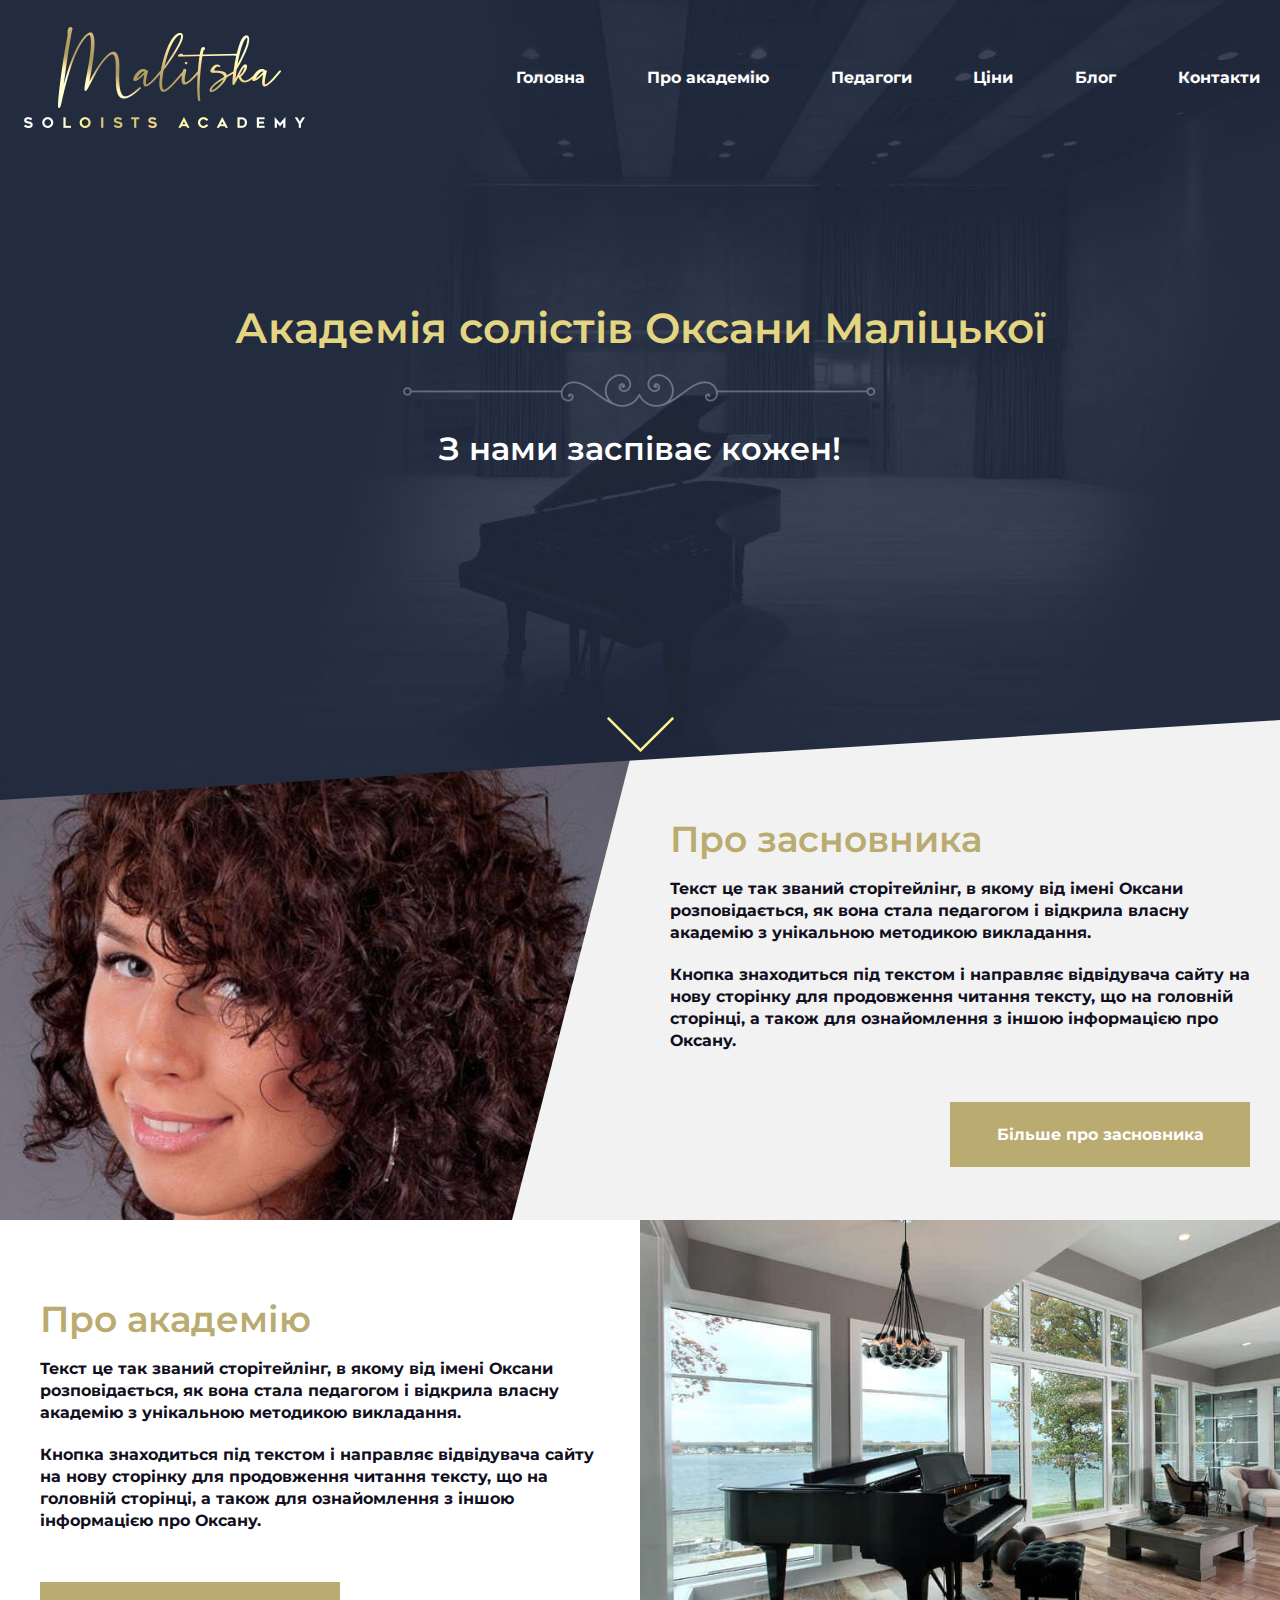
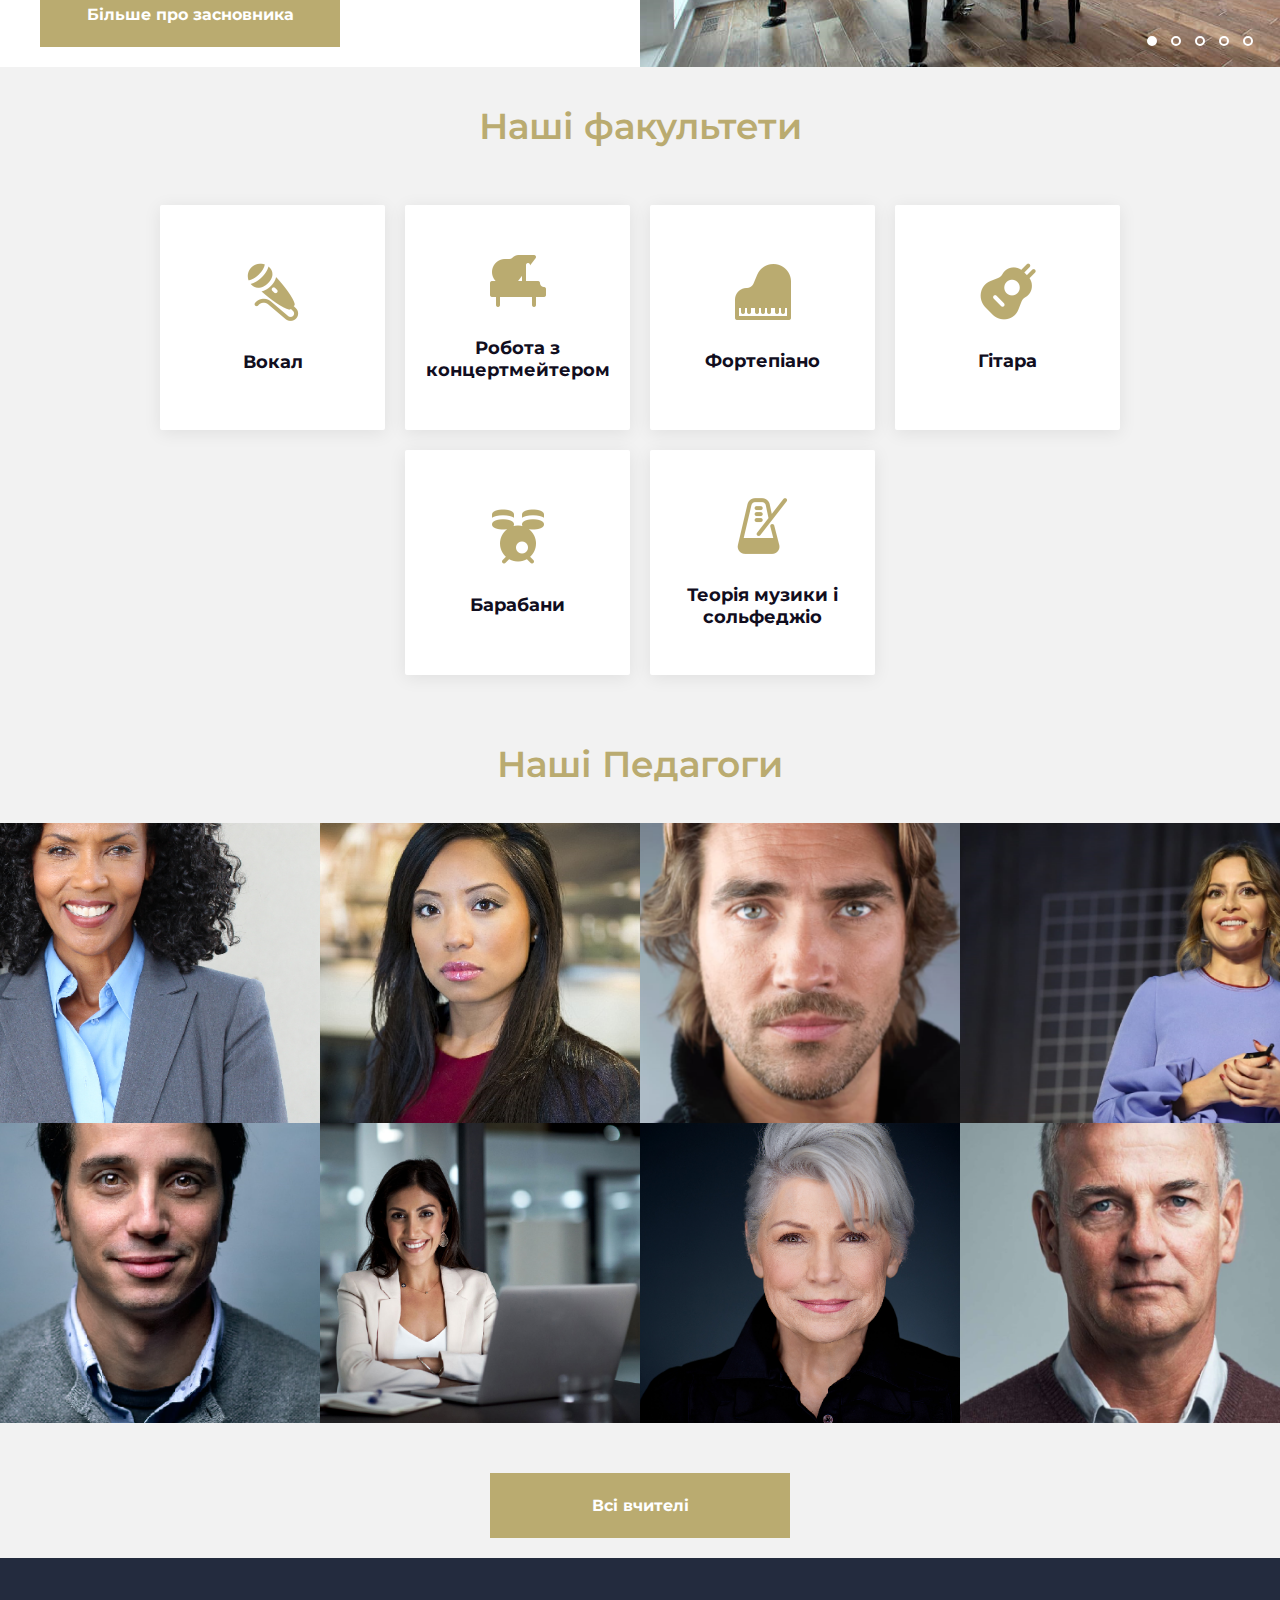
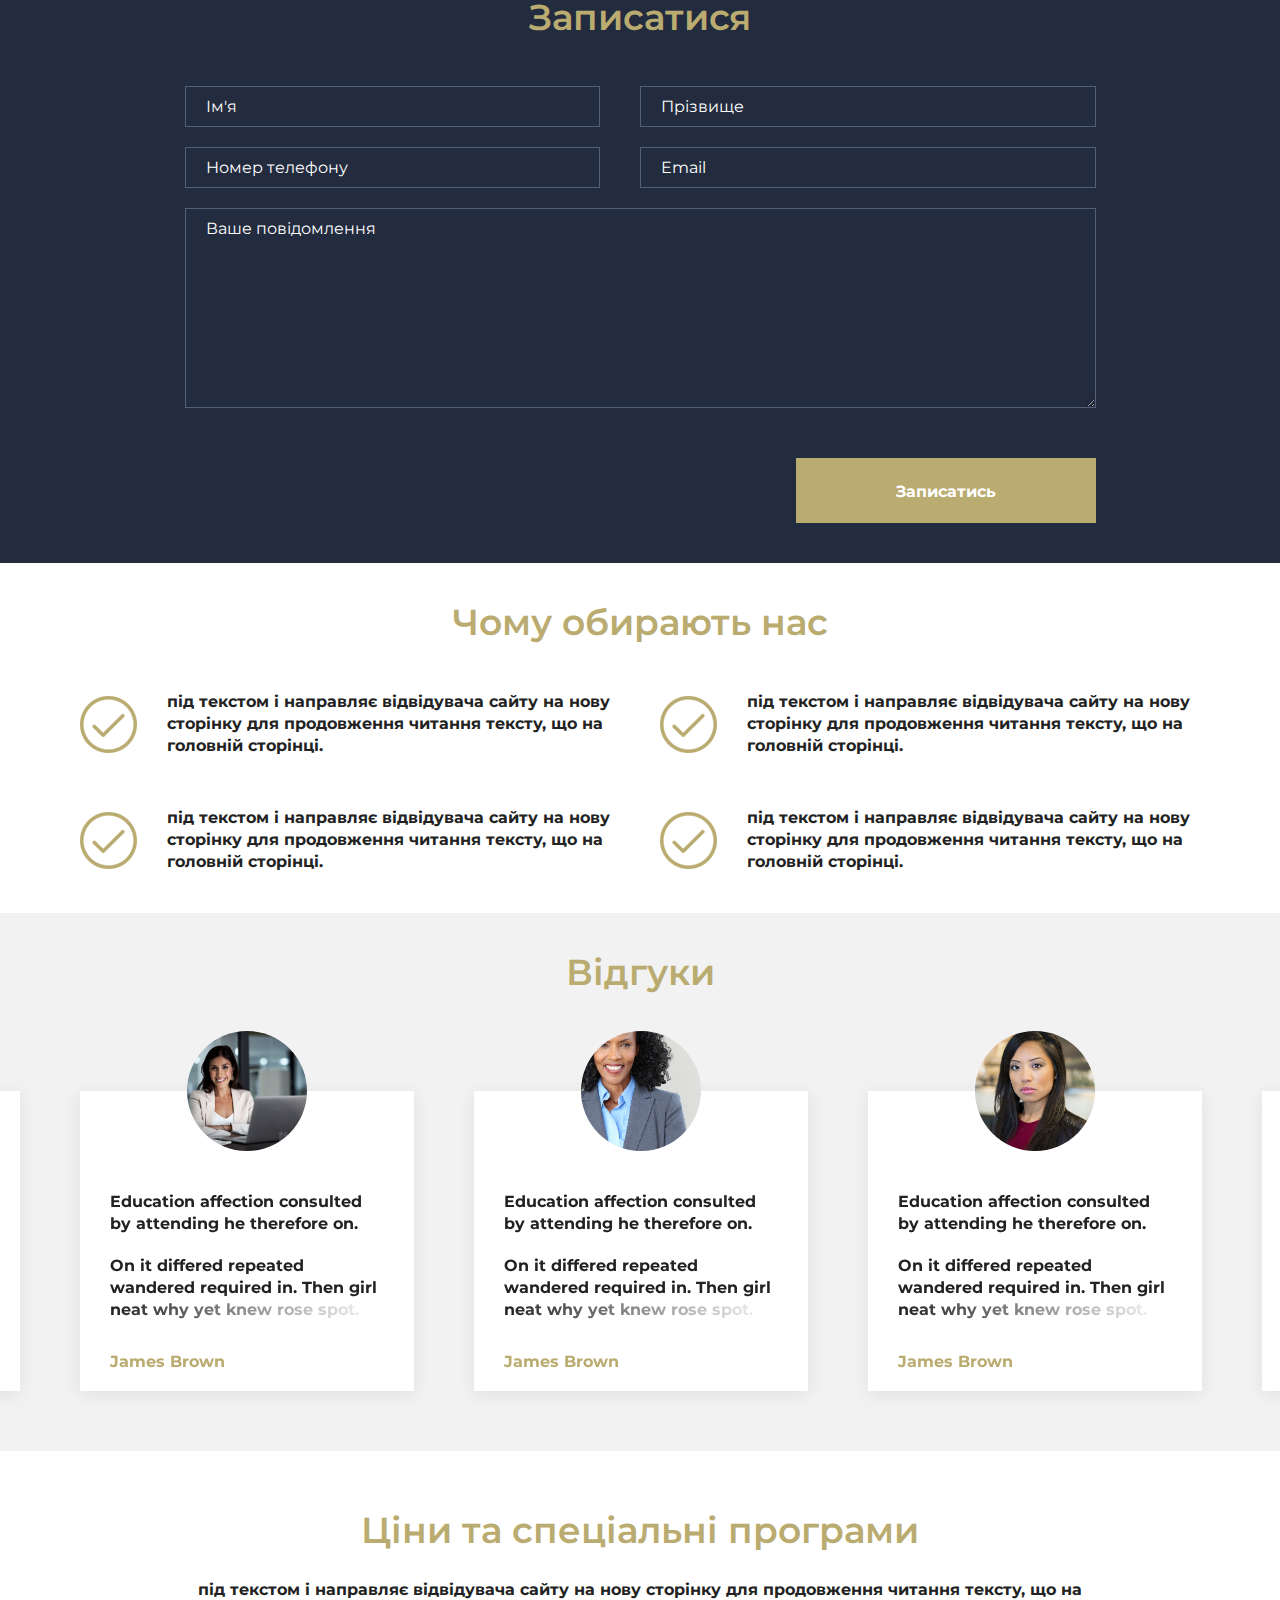
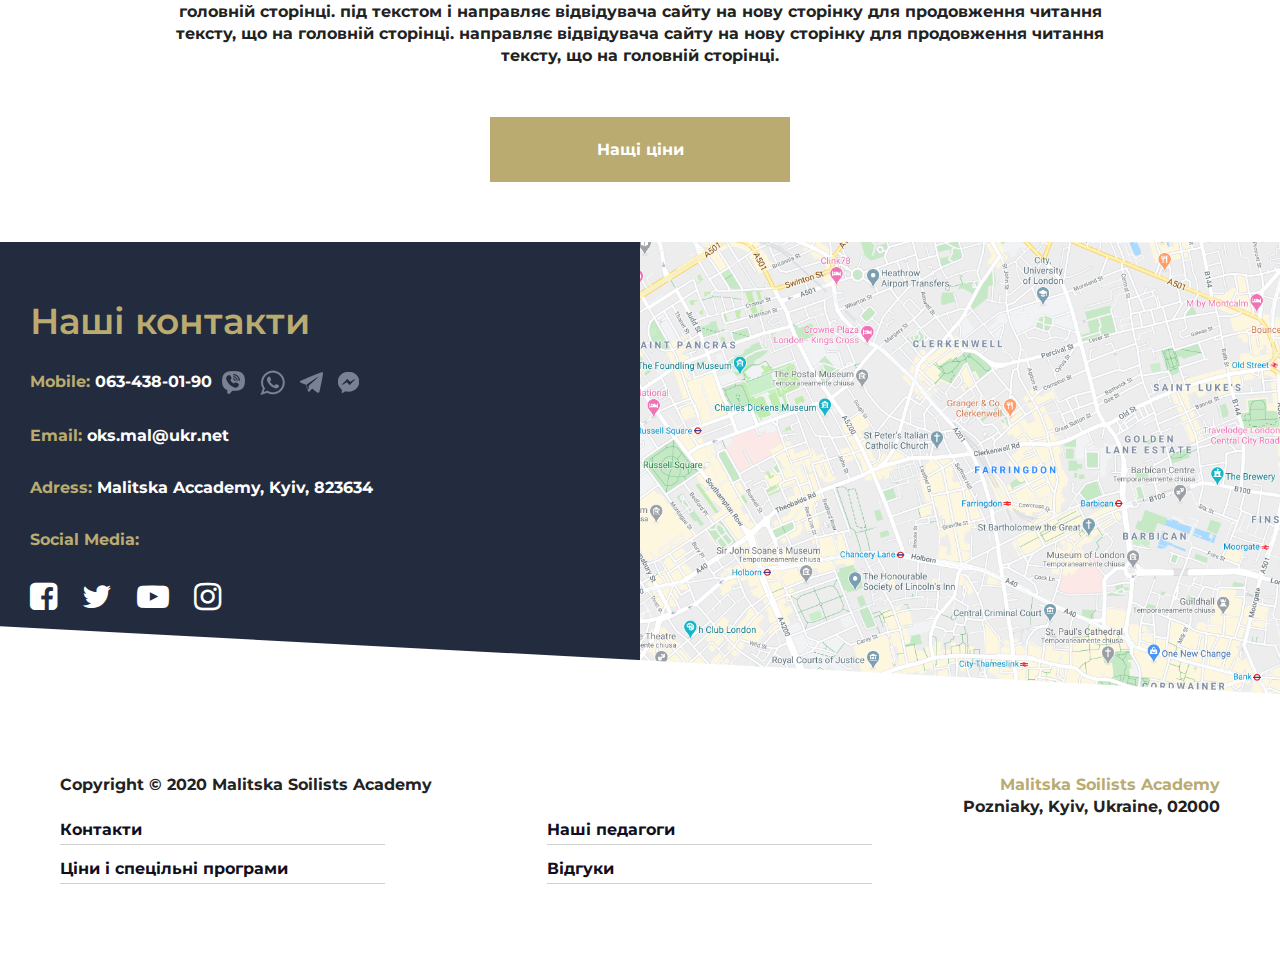
==== index.html @ 0f95bd99 "add responsive design" ====
<!DOCTYPE html>
<html lang="en">
<head>
    <meta charset="UTF-8">
    <meta name="viewport" content="width=device-width, initial-scale=1">
    <title>Malitska Vocal School</title>
    <link rel="stylesheet" href="css/reset.css">
    <link rel="stylesheet" href="css/simple-slider.css">
    <link rel="stylesheet" type="text/css" href="slick/slick.css"/>
    <link rel="stylesheet" type="text/css" href="slick/slick-theme.css"/>
    <link rel="stylesheet" href="fonts/font-awesome/css/font-awesome.min.css">
    <link rel="stylesheet" href="css/style.css">
</head>
<body>
<header class="header">
    <div class="main-menu">
        <div class="logo">
            <a class="logo__link" href="#"><img src="img/logo.png" alt="logo"></a>
        </div>
        <div class="burger-toggler">
            <div class="burger-toggler__item"></div>
            <div class="burger-toggler__item"></div>
            <div class="burger-toggler__item"></div>
        </div>
        <nav class="navbar">
            <span class="close"></span>
            <ul class="navigation">
                <li class="navigation__item"><a href="#" class="navigation__link">Головна</a></li>
                <li class="navigation__item"><a href="#" class="navigation__link">Про академію</a></li>
                <li class="navigation__item"><a href="#" class="navigation__link">Педагоги</a></li>
                <li class="navigation__item"><a href="#" class="navigation__link">Ціни</a></li>
                <li class="navigation__item"><a href="#" class="navigation__link">Блог</a></li>
                <li class="navigation__item"><a href="#" class="navigation__link">Контакти</a></li>
            </ul>
        </nav>
    </div>
    <div class="container">
        <h1 class="header__title">Академія солістів Оксани Маліцької</h1>
        <div class="header__icon"><img src="img/header-title.png" alt=""></div>
        <div class="header__slogan">З нами заспіває кожен!</div>
    </div>
    <div class="chevron-down"><a href=""><img src="img/chevron-down.png" alt=""></a></div>
</header>
<main class="main">
    <section class="about-founder">
        <div class="about-founder__img-container"><img src="img/founder-photo.png" class="about-founder__photo" /></div>
        <div class="about-founder__description">
            <h2 class="section-title">Про засновника</h2>
            <div class="section-text">
                <p>
                    Текст це так званий сторітейлінг, в якому від імені Оксани розповідається,
                    як вона стала педагогом і відкрила власну академію з унікальною
                    методикою викладання.
                </p>
                <p>
                    Кнопка знаходиться під текстом і направляє відвідувача сайту на нову сторінку для продовження читання тексту, що на головній сторінці, а також для ознайомлення з іншою інформацією про Оксану.
                </p>
            </div>
            <div class="btn-container">
                <a href="#" class="btn-link">Більше про засновника</a>
            </div>
        </div>
    </section>
    <section class="about-academy">
        <div class="about-academy__description">
            <h2 class="section-title">Про академію</h2>
            <div class="section-text">
                <p>
                    Текст це так званий сторітейлінг, в якому від імені Оксани розповідається,
                    як вона стала педагогом і відкрила власну академію з унікальною
                    методикою викладання.
                </p>
                <p>
                    Кнопка знаходиться під текстом і направляє відвідувача сайту на нову сторінку для продовження читання тексту, що на головній сторінці, а також для ознайомлення з іншою інформацією про Оксану.
                </p>
            </div>
            <div class="btn-container btn-container--left">
                <a href="#" class="btn-link">Більше про засновника</a>
            </div>
        </div>
        <div class="about-academy__gallery">
            <div class="sim-slider">
                <ul class="sim-slider-list">
                    <li><img src="http://pvbk.spb.ru/inc/slider/imgs/no-image.gif" alt="screen"></li> <!-- это экран -->
                    <li class="sim-slider-element"><img src="img/about-academy-photo1.png" alt="0"></li>
                    <li class="sim-slider-element"><img src="https://i.ebayimg.com/images/g/K0wAAOSwn0pdaEBq/s-l800.jpg" alt="1"></li>
                    <li class="sim-slider-element"><img src="https://i0.wp.com/ismw.org/wp-content/uploads/2019/01/Voice-Lessons-in-Bethesda-1.jpg?resize=1100%2C320&ssl=1" alt="2"></li>
                    <li class="sim-slider-element"><img src="https://media-cdn.tripadvisor.com/media/photo-s/16/e9/45/58/caption.jpg" alt="3"></li>
                    <li class="sim-slider-element"><img src="https://img.grouponcdn.com/deal/jaZjvR2tE6Amvnr2t5YT/yt-2048x1229/v1/c700x420.jpg" alt="4"></li>
                </ul>
                <div class="sim-slider-arrow-left"></div>
                <div class="sim-slider-arrow-right"></div>
                <div class="sim-slider-dots"></div>
            </div>
        </div>
    </section>
    <section class="faculties">
        <div class="container">
            <h2 class="section-title section-title--aling-center">Наші факультети</h2>
            <ul class="faculties-list">
                <li class="faculties-list__item">
                    <a href="#" class="faculties-list__link">
                        <div class="faculties-list__item-container">
                            <div><img src="img/icons/vocal-icon.png"  alt=""></div>
                            <div class="faculties-list__item-title">Вокал</div>
                        </div>
                    </a>
                </li>
                <li class="faculties-list__item">
                    <a href="#" class="faculties-list__link">
                        <div class="faculties-list__item-container">
                            <img src="img/icons/piano-icon.png"  alt="">
                            <div class="faculties-list__item-title">Робота з концертмейтером</div>
                        </div>
                    </a>
                </li>
                <li class="faculties-list__item">
                    <a href="#" class="faculties-list__link">
                        <div class="faculties-list__item-container">
                            <img src="img/icons/piano2-icon.png"  alt="">
                            <div class="faculties-list__item-title">Фортепіано</div>
                        </div>
                    </a>
                </li>
                <li class="faculties-list__item">
                    <a href="#" class="faculties-list__link">
                        <div class="faculties-list__item-container">
                            <img src="img/icons/guitar-icon.png"  alt="">
                            <div class="faculties-list__item-title">Гітара</div>
                        </div>
                    </a>
                </li>
                <li class="faculties-list__item">
                    <a href="#" class="faculties-list__link">
                        <div class="faculties-list__item-container">
                            <img src="img/icons/drum-icon.png"  alt="">
                            <div class="faculties-list__item-title">Барабани</div>
                        </div>
                    </a>
                </li>
                <li class="faculties-list__item">
                    <a href="#" class="faculties-list__link">
                        <div class="faculties-list__item-container">
                            <img src="img/icons/theory-icon.png"  alt="">
                            <div class="faculties-list__item-title">Теорія музики і сольфеджіо</div>
                        </div>
                    </a>
                </li>
                <!--<li class="faculties-list__item">-->
                    <!--<a href="#" class="faculties-list__link">-->
                        <!--<div class="faculties-list__item-container">-->
                            <!--<img src="img/icons/beatmaking-icon.png"  alt="">-->
                            <!--<div class="faculties-list__item-title">Beatmaking</div>-->
                        <!--</div>-->
                    <!--</a>-->
                <!--</li>-->
                <!--<li class="faculties-list__item">-->
                    <!--<a href="#" class="faculties-list__link">-->
                        <!--<div class="faculties-list__item-container">-->
                            <!--<img src="img/icons/dj-icon.png"  alt="">-->
                            <!--<div class="faculties-list__item-title">Dj-ing</div>-->
                        <!--</div>-->
                    <!--</a>-->
                <!--</li>-->
            </ul>
            <!--<div class="btn-container btn-container&#45;&#45;center">-->
                <!--<a href="#" class="btn-link">Всі факультети</a>-->
            <!--</div>-->
        </div>
    </section>
    <section class="teachers">
        <h2 class="section-title section-title--aling-center">Наші Педагоги</h2>
        <ul class="teachers-list">
            <li class="teachers-list__item">
                <a href="#" class="teachers-list__link">
                    <img class="teachers-list__icon" src="img/teachers/teacher1.png" alt="">
                    <div class="teachers-list__item-description">
                        <div class="teaher-name">John Doe</div>
                        <div class="teaher-position">vocal coach</div>
                    </div>
                </a>
            </li>
            <li class="teachers-list__item">
                <a href="#" class="teachers-list__link">
                    <img class="teachers-list__icon" src="img/teachers/teaher2.png" alt="">
                    <div class="teachers-list__item-description">
                        <div class="teaher-name">John Doe</div>
                        <div class="teaher-position">vocal coach</div>
                    </div>
                </a>
            </li>
            <li class="teachers-list__item">
                <a href="#" class="teachers-list__link">
                    <img class="teachers-list__icon" src="img/teachers/teacher3.png" alt="">
                    <div class="teachers-list__item-description">
                        <div class="teaher-name">John Doe</div>
                        <div class="teaher-position">vocal coach</div>
                    </div>
                </a>
            </li>
            <li class="teachers-list__item">
                <a href="#" class="teachers-list__link">
                    <img class="teachers-list__icon" src="img/teachers/teacher4.png" alt="">
                    <div class="teachers-list__item-description">
                        <div class="teaher-name">John Doe</div>
                        <div class="teaher-position">vocal coach</div>
                    </div>
                </a>
            </li>
            <li class="teachers-list__item">
                <a href="#" class="teachers-list__link">
                    <img class="teachers-list__icon" src="img/teachers/teacher5.png" alt="">
                    <div class="teachers-list__item-description">
                        <div class="teaher-name">John Doe</div>
                        <div class="teaher-position">vocal coach</div>
                    </div>
                </a>
            </li>
            <li class="teachers-list__item">
                <a href="#" class="teachers-list__link">
                    <img class="teachers-list__icon" src="img/teachers/teacher6.png" alt="">
                    <div class="teachers-list__item-description">
                        <div class="teaher-name">John Doe</div>
                        <div class="teaher-position">vocal coach</div>
                    </div>
                </a>
            </li>
            <li class="teachers-list__item">
                <a href="#" class="teachers-list__link">
                    <img class="teachers-list__icon" src="img/teachers/teacher7.png" alt="">
                    <div class="teachers-list__item-description">
                        <div class="teaher-name">John Doe</div>
                        <div class="teaher-position">vocal coach</div>
                    </div>
                </a>
            </li>
            <li class="teachers-list__item">
                <a href="#" class="teachers-list__link">
                    <img class="teachers-list__icon" src="img/teachers/teacher8.png" alt="">
                    <div class="teachers-list__item-description">
                        <div class="teaher-name">John Doe</div>
                        <div class="teaher-position">vocal coach</div>
                    </div>
                </a>
            </li>
        </ul>
        <div class="btn-container btn-container--center">
            <a href="#" class="btn-link">Всі вчителі</a>
        </div>
    </section>
    <section class="feedback-container">
        <div class="container container--middle">
            <h2 class="section-title section-title--aling-center">Записатися</h2>
            <!--<p>-->
                <!--Текст це так званий сторітейлінг, в якому від імені Оксани розповідається,-->
                <!--як вона стала педагогом і відкрила власну академію з унікальною-->
                <!--методикою викладання.-->
            <!--</p>-->
            <!--<p>-->
                <!--Кнопка знаходиться під текстом і направляє відвідувача сайту на нову сторінку для продовження читання тексту, що на головній сторінці, а також для ознайомлення з іншою інформацією про Оксану.-->
            <!--</p>-->
            <form class="feedback-form">
                <div class="feedback-form__row">
                    <input type="text" class="feedback-form__input" placeholder="Ім'я">
                </div>
                <div class="feedback-form__row">
                    <input type="text" class="feedback-form__input" placeholder="Прізвище">
                </div>
                <div class="feedback-form__row">
                    <input type="text" class="feedback-form__input" placeholder="Номер телефону">
                </div>
                <div class="feedback-form__row">
                    <input type="text" class="feedback-form__input" placeholder="Email">
                </div>
                <!--<div class="feedback-form__row">-->
                    <!--<input type="text" class="feedback-form__input" placeholder="Адреса">-->
                <!--</div>-->
                <!--<div class="feedback-form__row">-->
                    <!--<input type="text" class="feedback-form__input" placeholder="Як ви дізналися про нас">-->
                <!--</div>-->
                <div class="feedback-form__row feedback-form__row--full-width">
                    <textarea name="message" class="feedback-form__textares" placeholder="Ваше повідомлення"></textarea>
                </div>
                <div class="btn-container btn-container--full-width">
                    <button class="btn-link feedback-form__btn" type="submit">Записатись</button>
                </div>
            </form>
        </div>
    </section>
    <section class="choose-us">
        <div class="container">
            <h2 class="section-title section-title--aling-center">Чому обирають нас</h2>
            <div class="advanteges-list">
                <div class="advanteges-list__item">
                    <div class="advanteges-list__icon">
                        <img src="img/icons/choose-icon.png" alt="">
                    </div>
                    <div class="advanteges-list__text">
                        під текстом і направляє відвідувача сайту на нову сторінку для продовження читання тексту, що на головній сторінці.
                    </div>
                </div>
                <div class="advanteges-list__item">
                    <div class="advanteges-list__icon">
                        <img src="img/icons/choose-icon.png" alt="">
                    </div>
                    <div class="advanteges-list__text">
                        під текстом і направляє відвідувача сайту на нову сторінку для продовження читання тексту, що на головній сторінці.
                    </div>
                </div>
                <div class="advanteges-list__item">
                    <div class="advanteges-list__icon">
                        <img src="img/icons/choose-icon.png" alt="">
                    </div>
                    <div class="advanteges-list__text">
                        під текстом і направляє відвідувача сайту на нову сторінку для продовження читання тексту, що на головній сторінці.
                    </div>
                </div>
                <div class="advanteges-list__item">
                    <div class="advanteges-list__icon">
                        <img src="img/icons/choose-icon.png" alt="">
                    </div>
                    <div class="advanteges-list__text">
                        під текстом і направляє відвідувача сайту на нову сторінку для продовження читання тексту, що на головній сторінці.
                    </div>
                </div>
            </div>
        </div>
    </section>
    <section class="feedbacks">
        <h2 class="section-title section-title--aling-center">Відгуки</h2>
        <div class="feedbacks-slider">
            <div class="feedbacks-slider__item">
                <img src="img/teachers/teacher1.png" alt="" class="feedbacks-slider__photo">
                <div class="feedback-text">
                    <p>Education affection consulted by
                        attending he therefore on.
                    </p>
                    <p>
                        On it differed repeated wandered required in. Then girl neat why yet knew rose spot.
                    </p>
                </div>
                <div class="feedback-author">
                    James Brown
                </div>
            </div>
            <div class="feedbacks-slider__item">
                <img src="img/teachers/teaher2.png" alt="" class="feedbacks-slider__photo">
                <div class="feedback-text">
                    <p>Education affection consulted by
                        attending he therefore on.
                    </p>
                    <p>
                        On it differed repeated wandered required in. Then girl neat why yet knew rose spot.
                    </p>
                </div>
                <div class="feedback-author">
                    James Brown
                </div>
            </div>
            <div class="feedbacks-slider__item">
                <img src="img/teachers/teacher3.png" alt="" class="feedbacks-slider__photo">
                <div class="feedback-text">
                    <p>Education affection consulted by
                        attending he therefore on.
                    </p>
                    <p>
                        On it differed repeated wandered required in. Then girl neat why yet knew rose spot.
                    </p>
                </div>
                <div class="feedback-author">
                    James Brown
                </div>
            </div>
            <div class="feedbacks-slider__item">
                <img src="img/teachers/teacher4.png" alt="" class="feedbacks-slider__photo">
                <div class="feedback-text">
                    <p>Education affection consulted by
                        attending he therefore on.
                    </p>
                    <p>
                        On it differed repeated wandered required in. Then girl neat why yet knew rose spot.
                    </p>
                </div>
                <div class="feedback-author">
                    James Brown
                </div>
            </div>
            <div class="feedbacks-slider__item">
                <img src="img/teachers/teacher5.png" alt="" class="feedbacks-slider__photo">
                <div class="feedback-text">
                    <p>Education affection consulted by
                        attending he therefore on.
                    </p>
                    <p>
                        On it differed repeated wandered required in. Then girl neat why yet knew rose spot.
                    </p>
                </div>
                <div class="feedback-author">
                    James Brown
                </div>
            </div>
            <div class="feedbacks-slider__item">
                <img src="img/teachers/teacher6.png" alt="" class="feedbacks-slider__photo">
                <div class="feedback-text">
                    <p>Education affection consulted by
                        attending he therefore on.
                    </p>
                    <p>
                        On it differed repeated wandered required in. Then girl neat why yet knew rose spot.
                    </p>
                </div>
                <div class="feedback-author">
                    James Brown
                </div>
            </div>
        </div>
    </section>
    <section class="prices">
        <div class="container container--middle">
            <h2 class="section-title section-title--aling-center">Ціни та спеціальні програми</h2>
            <div class="prices__description">
                <p>
                    під текстом і направляє відвідувача сайту на нову сторінку для продовження читання тексту, що на головній сторінці. під текстом і направляє відвідувача сайту на нову сторінку для продовження читання тексту, що на головній сторінці.  направляє відвідувача сайту на нову сторінку для продовження читання тексту, що на головній сторінці.
                </p>
            </div>
            <div class="btn-container btn-container--center">
                <a href="#" class="btn-link">Нащі ціни</a>
            </div>
        </div>
    </section>
    <section class="contacts">
        <div class="contacts-information">
            <h2 class="section-title">Наші контакти</h2>
            <div class="contacts__item">
                <span class="section-text--yellow">Mobile:</span> 063-438-01-90
                <a href="" class="contacts__icon"><img src="img/contacts-icons/viber-icon.png" alt=""></a>
                <a href="" class="contacts__icon"><img src="img/contacts-icons/phone-icon.png" alt=""></a>
                <a href="" class="contacts__icon"><img src="img/contacts-icons/send-icon.png" alt=""></a>
                <a href="" class="contacts__icon"><img src="img/contacts-icons/messanger.png" alt=""></a>
            </div>
            <div class="contacts__item"><span class="section-text--yellow">Email:</span> oks.mal@ukr.net</div>
            <div class="contacts__item"><span class="section-text--yellow">Adress:</span> Malitska Accademy, Kyiv, 823634</div>
            <div class="contacts__item"><span class="section-text--yellow">Social Media:</span></div>
            <div class="contacts__item">
                <a href="" class="contacts__social-link"><i class="fa fa-facebook-square fa-2x" aria-hidden="true"></i></a>
                <a href="" class="contacts__social-link"><i class="fa fa-twitter fa-2x contacts__social-icon" aria-hidden="true"></i></a>
                <a href="" class="contacts__social-link"><i class="fa fa-youtube-play fa-2x contacts__social-icon" aria-hidden="true"></i></a>
                <a href="" class="contacts__social-link"><i class="fa fa-instagram fa-2x contacts__social-icon" aria-hidden="true"></i></a>
            </div>
        </div>
        <div class="map">
            <img src="img/demo-map.png" alt="" class="map__img">
        </div>
    </section>
</main>
<footer class="footer container">
        <div class="footer-menu-container">
            <div>Copyright © 2020 Malitska Soilists Academy</div>
            <ul class="footer-menu">
                <li class="footer-menu__item"><a href="" class="footer-menu__link">Контакти</a></li>
                <li class="footer-menu__item"><a href="" class="footer-menu__link">Наші педагоги</a></li>
                <li class="footer-menu__item"><a href="" class="footer-menu__link">Ціни і спецільні програми</a></li>
                <li class="footer-menu__item"><a href="" class="footer-menu__link">Відгуки</a></li>
            </ul>
        </div>
        <div class="footer-contacts">
            <div class="section-text--yellow">Malitska Soilists Academy</div>
            <div>Pozniaky, Kyiv, Ukraine, 02000</div>
        </div>
</footer>
<script src="js/simple-slider.js"></script>
<script type="text/javascript" src="//code.jquery.com/jquery-1.11.0.min.js"></script>
<script type="text/javascript" src="//code.jquery.com/jquery-migrate-1.2.1.min.js"></script>
<script type="text/javascript" src="slick/slick.min.js"></script>
<script src="js/script.js"></script>
</body>
</html>
---- css/simple-slider.css ----
.sim-slider img {
    width: 100%; !important;
    height: 500px;
    object-fit: cover;
}

.sim-slider {
    max-width: 1000px;
    min-width: 320px;
    height: 100%;
    background-color: white;
}

/* General styles */
.sim-slider {
    position: relative;
}

.sim-slider-list {
    margin: 0;
    padding: 0;
    list-style-type: none;
    position: relative;
}

.sim-slider-element {
    width: 100%;
    transition: opacity 1s ease-in;
    opacity: 0;
    position: absolute;
    z-index: 2;
    left: 0;
    top: 0;
    display: block;
}

/* Navigation item styles */
div.sim-slider-arrow-left,
div.sim-slider-arrow-right {
    width: 22px;
    height: 40px;
    position: absolute;
    cursor: pointer;
    opacity: 0.6;
    z-index: 4;
}

div.sim-slider-arrow-left {
    left: 10px;
    top: 40%;
    display: none;
    background: url("http://pvbk.spb.ru/inc/slider/sim-files/sim-arrow-left.png") no-repeat;
}

div.sim-slider-arrow-right {
    right: 10px;
    top: 40%;
    display: none;
    background: url("http://pvbk.spb.ru/inc/slider/sim-files/sim-arrow-right.png") no-repeat;
}

div.sim-slider-arrow-left:hover {
    opacity: 1.0;
}

div.sim-slider-arrow-right:hover {
    opacity: 1.0;
}

div.sim-slider-dots {
    width: 100%;
    height: auto;
    position: absolute;
    right: 20px;
    bottom: 10px;
    z-index: 3;
    text-align: right;
}

span.sim-dot {
    width: 10px;
    height: 10px;
    margin: 5px 7px;
    padding: 0;
    display: inline-block;
    border-radius: 5px;
    cursor: pointer;
    box-sizing: border-box;
    border: 2px solid #fff;
}
---- css/style.css ----
@import url('https://fonts.googleapis.com/css2?family=Montserrat:wght@100&display=swap');

body {
    font-family: 'Montserrat', sans-serif;
    font-weight: bold;
    font-size: 16px;
    line-height: 22px;
}

.header {
    position: relative;
    z-index: 3;
    width: 100%;
    height: 800px;
    background-image: url("../img/header_bg.jpg");
    background-position: center;
    background-size: cover;
    background-repeat: no-repeat;
    -webkit-clip-path: polygon(0 0, 100% 0, 100% 90%, 0 100%);
    clip-path: polygon(0 0, 100% 0, 100% 90%, 0 100%);
}

.container {
    max-width: 1200px;
    box-sizing: border-box;
    margin: 0 auto;
    padding: 0 20px;
}

.container--middle {
    max-width: 991px;
}

.main-menu {
    display: flex;
    align-items: center;
    justify-content: space-between;
    padding: 20px;
}

.navbar {
    width: 60% !important;
}

.navigation {
    width: 100%;
    display: flex;
    align-items: center;
    justify-content: space-between;
}

.navigation .navigation__item {
    /*margin: 0 30px;*/
}

.navigation .navigation__link {
    padding: 10px 0;
    color: #fff;
    font-size: 16px;
    font-weight: bold;
    text-decoration: none;
}

.navigation .navigation__link:hover {
    border-bottom: 1px solid rgb(228, 213, 130);
}

.header .header__title {
    margin-top: 150px;
    font-size: 42px;
    text-align: center;
    font-weight: 600;
    color: rgb(228, 213, 130);
    line-height: 46px;
}

.header .header__icon {
    text-align: center;
    margin-top: 20px;
}

.header .header__slogan {
    margin-top: 20px;
    font-size: 32px;
    line-height: 36px;
    color: #fff;
    font-weight: 600;
    text-align: center;
}

.chevron-down {
    margin-top: 250px;
    text-align: center;
}

.main {
    position: relative;
    top: -80px;
}

.about-founder {
    display: flex;
    background-color: #f2f2f2;
}

.about-founder .about-founder__photo {
    object-fit: cover;
    width: 100%;
    height: 100%;
}

.about-founder .about-founder__img-container {
    width: 50%;
    height: 500px;
    clip-path: polygon(0 0, 100% 0, 80% 100%, 0 100%);
    -webkit-clip-path: polygon(0 0, 100% 0, 80% 100%, 0 100%);
}

.about-founder .about-founder__description {
    width: 50%;
    box-sizing: border-box;
    padding: 100px 30px 20px;
    position: relative;
}

.sim-slider-list {
    height: 100%;
}

.sim-slider-element {
    height: 100%;
}

.sim-slider img {
    height: 100%;
}

.section-title {
    font-size: 36px;
    color: rgb(186, 171, 112);
    font-weight: 600;
    line-height: 38px;
}

.section-title--aling-center {
    text-align: center;
}

.section-title--margin-none {
    margin-top: 0;
}

.section-text p {
    margin-top: 20px;
    color: rgb(17, 14, 30);
}

.section-text--yellow {
    color: rgb(186, 171, 112);
}

.btn-container {
    text-align: right;
}

.btn-container--left {
    text-align: left;
}

.btn-container--center {
    text-align: center;
}

.btn-container--full-width {
    width: 100%;
}

.btn-link {
    display: inline-block;
    width: 300px;
    height: 65px;
    line-height: 65px;
    text-align: center;
    text-decoration: none;
    color: #fff;
    background-color: rgb(186, 171, 112);
    font-weight: bold;
    font-size: 16px;
    margin-top: 50px;
}

.about-academy {
    display: flex;
    width: 100%;
}

.about-academy .about-academy__description {
    width: 50%;
    padding: 80px 40px 20px;
    box-sizing: border-box;
}

.about-academy .about-academy__gallery {
    width: 50%;
}

.faculties {
    padding: 40px 20px;
    background-color: #f2f2f2;
}

.faculties-list {
    display: flex;
    align-items: center;
    justify-content: center;
    flex-wrap: wrap;
    margin-top: 40px;
    list-style: none;
}

.faculties-list .faculties-list__item {
    margin: 20px 10px 0;
}

.faculties-list .faculties-list__link {
    display: flex;
    width: 225px;
    height: 225px;
    text-decoration: none;
    border-radius: 2px;
    background-color: #fff;
    box-shadow: 0px 3px 18px 0px rgba(17, 9, 9, 0.08);
    align-items: center;
    justify-content: center;
}

.faculties-list .faculties-list__item-container {
    text-align: center;
}

.faculties-list .faculties-list__item-title {
    margin-top: 30px;
    font-size: 18px;
    color: rgb(17, 14, 30);
    text-align: center;
}

.teachers {
    padding: 30px 0 20px;
    background-color: #f2f2f2;
}

.teachers-list {
    display: flex;
    flex-wrap: wrap;
    margin-top: 40px;
}

.teachers-list .teachers-list__item {
    width: 25%;
}

.teachers-list .teachers-list__link {
    position: relative;
    display: block;
    overflow: hidden;
}

.teachers-list .teachers-list__icon {
    width: 100%;
    height: 300px;
    object-fit: cover;
}

.teachers-list .teachers-list__item-description {
    position: absolute;
    top: 200%;
    left: 0;
    bottom: 0;
    right: 0;
    padding: 20px;
    background-color: rgba(0, 0, 0, 0.81);
    transition: all 1s;
    display: flex;
    flex-direction: column;
    justify-content: flex-end;
}

.teachers-list .teachers-list__item:hover .teachers-list__item-description {
    top: 0;
}

.teaher-name, .teaher-position {
    position: relative;
    z-index: 3;
    color: #fff;
    text-transform: uppercase;
    font-size: 18px;
}

.teaher-name {
    font-weight: bold;
}

.teaher-position {
    font-size: 14px;
    margin-top: 10px;
}

.feedback-container {
    padding: 40px 0;
    background-color: rgb(35, 43, 62);

}

.feedback-container p {
    color: #fff;
    text-align: center;
    margin-top: 30px;
}

.feedback-form {
    display: flex;
    flex-wrap: wrap;
    margin-top: 30px;
    padding: 0 20px;
}

.feedback-form .feedback-form__row {
    width: 50%;
    margin-top: 20px;
    text-align: center;
    box-sizing: border-box;
}

.feedback-form .feedback-form__row:nth-child(odd) {
    padding-right: 40px;
}

.feedback-form .feedback-form__row--full-width:nth-child(odd) {
    width: 100%;
    padding-right: 0;
}

.feedback-form .feedback-form__input {
    width: 100%;
    background-color: rgb(35, 43, 62);
    color: #fff;
    border: 1px solid #545e77;
    padding: 10px 20px;
    box-sizing: border-box;
    font-family: 'Montserrat', sans-serif;
    font-family: 'Montserrat', sans-serif;
    font-size: 16px;
    font-weight: bold;
}

.feedback-form .feedback-form__input::placeholder,  .feedback-form .feedback-form__textares::placeholder {
    color: #fff;
    font-family: 'Montserrat', sans-serif;
    font-size: 16px;
    font-weight: normal;
}

.feedback-form .feedback-form__textares {
    width: 100%;
    height: 200px;
    background-color: rgb(35, 43, 62);
    color: #fff;
    border: 1px solid #545e77;
    padding: 10px 20px;
    box-sizing: border-box;
    font-family: 'Montserrat', sans-serif;
    font-size: 16px;
    font-weight: bold;
}

.feedback-form__btn {
    border: none;
    font-family: 'Montserrat', sans-serif;
    font-size: 16px;
    font-weight: bold;
}

.choose-us {
    padding: 40px 0;
}

.advanteges-list {
    display: flex;
    flex-wrap: wrap;
}

.advanteges-list .advanteges-list__item {
    display: flex;
    align-items: center;
    justify-content: space-between;
    width: 50%;
    margin-top: 50px;
    padding: 0 20px;
    box-sizing: border-box;
}

.advanteges-list .advanteges-list__icon {
    margin-right: 30px;
}

.feedbacks {
    padding: 40px 0 60px;
    background-color: #f2f2f2;
    width: 100%;
    overflow: hidden;
}

.feedbacks-slider {
    padding-top: 100px;
}

.feedbacks-slider .feedbacks-slider__item {
    position: relative;
    height: 300px;
    background-color: #fff;
    margin: 0 30px;
    padding: 0 30px;
    box-shadow: 0px 3px 18px 0px rgba(17, 9, 9, 0.08);
}

.feedbacks-slider .feedbacks-slider__photo {
    position: absolute;
    z-index: 9999;
    top: -60px;
    left: 50%;
    transform: translate(-50%, 0);
    width: 120px;
    height: 120px;
    object-fit: cover;
    border-radius: 50%;
}

.slick-list {
    overflow: unset !important;
}

.feedback-text {
    margin-top: 80px;
    height: 150px;
    overflow-y: hidden;
    position: relative;
}

.feedback-text::after {
    content: '';
    position: absolute;
    right: 0;
    bottom: 0;
    width: 100%;
    height: 20px;
//background-color: #fff;
    background-image: linear-gradient(to right, rgba(255,255,255,0), rgba(255,255,255,1));
}

.feedback-text p{
    margin-top: 20px;
}

.feedback-author {
    margin-top: 30px;
    color: rgb(186, 171, 112);
}

.prices {
    padding: 60px 0;
    text-align: center;
}

.prices .prices__description {
    margin-top: 30px;
}

.contacts {
    display: flex;
    flex-wrap: wrap;
    -webkit-clip-path: polygon(0 0, 100% 0, 100% 100%, 0 85%);
    clip-path: polygon(0 0, 100% 0, 100% 100%, 0 85%);
}

.contacts__icon {
    margin: 0 5px;
}

.contacts-information {
    width: 50%;
    background-color: rgb(35, 43, 62);
    padding: 60px 30px 80px;
    box-sizing: border-box;
    color: #fff;
}

.map {
    width: 50%;
}

.map .map__img {
    display: block;
    width: 100%;
    height: 100%;
    object-fit: cover;
}

.contacts .contacts__item {
    margin-top: 30px;
    cursor: pointer;
}

.contacts .contacts__social-link {
    margin: 0 10px;
    color: #fff;
}

.contacts .contacts__social-link:first-child {
    margin-left: 0;
}

.footer {
    display: flex;
    justify-content: space-between;
    padding-bottom: 20px;
}

.footer-menu-container {
    width: 70%;
    padding-bottom: 60px;
}

.footer-contacts {
    width: 30%;
}

.footer-menu {
    display: flex;
    align-items: center;
    justify-content: space-between;
    flex-wrap: wrap;
    margin-top: 10px;
}

.footer-menu .footer-menu__item {
    width: 40%;
    padding: 3px 0;
    margin-top: 10px;
    border-bottom: 1px solid rgb(207, 207, 207);
}

.footer-contacts {
    text-align: right;
}

.footer-menu  .footer-menu__link {
    text-decoration: none;
    color: rgb(17, 14, 30);
}

.footer-menu  .footer-menu__link:hover {
    color: rgb(228, 213, 130);
}

.burger-toggler {
    display: none;
    cursor: pointer;
}

.burger-toggler .burger-toggler__item {
    width: 70px;
    height: 3px;
    background-color: rgb(228, 213, 130);
}

.burger-toggler .burger-toggler__item:nth-child(even) {
    margin: 11px 0;
}

.close {
    display: none;
    position: absolute;
    right: 10px;
    top: 10px;
    width: 32px;
    height: 32px;
    opacity: 0.5;
    cursor: pointer;
}
.close:hover {
    opacity: 1;
}
.close:before, .close:after {
    position: absolute;
    left: 15px;
    content: ' ';
    height: 33px;
    width: 2px;
    background-color: rgb(186, 171, 112);
}
.close:before {
    transform: rotate(45deg);
}
.close:after {
    transform: rotate(-45deg);
}

@media (max-width: 991px) {
    .close {
        display: block;
    }

    .burger-toggler {
        display: block;
    }

    .navbar {
        position: absolute;
        top: 0;
        left: 0;
        width: 100% !important;
        display: none;
    }

    .navbar--display-block {
        display: block;
    }

    .navigation {
        display: block;
        padding: 30px 0 0;
        background-color: #fff;
    }

    .navigation .navigation__link {
        display: block;
        width: 100%;
        padding: 10px 20px;
        font-size: 18px;
        color: rgb(17, 14, 30);
    }

    .navigation .navigation__item:hover .navigation__link {
        border-bottom: none;
        color: rgb(186, 171, 112);
        background-color: #f2f2f2;
    }

    .chevron-down {
        margin-top: 130px;
    }

    .about-founder .about-founder__description {
        padding-top: 70px;
    }
}

@media (max-width: 767px) {

    .logo .logo__link img{
        width: 250px;
        height: 100px;
        object-fit: contain;
    }
    .about-founder {
        flex-wrap: wrap;
    }

    .about-founder .about-founder__img-container {
        width: 100%;
        height: 500px;
        clip-path: unset;
        -webkit-clip-path: unset;
    }

    .about-founder .about-founder__description {
        width: 100%;
    }

    .about-academy {
        flex-direction: column-reverse;
        flex-wrap: wrap;
    }

    .about-academy .about-academy__description {
        width: 100%;
    }

    .about-academy .about-academy__gallery {
        width: 100%;
    }

    .teachers-list .teachers-list__item {
        width: 50%;
    }

    .feedback-form .feedback-form__row {
        width: 100%;
    }

    .feedback-form .feedback-form__row:nth-child(odd) {
        padding-right: 0;
    }

    .advanteges-list .advanteges-list__item {
        width: 100%;
    }

    .contacts {
        height: unset;
    }

    .contacts-information {
        width: 100%;
    }

    .map {
        width: 100%;
        height: 400px;
    }
}

@media (max-width: 575px) {
    .footer {
        flex-wrap: wrap;
    }

    .footer-menu-container {
        width: 100%;
        text-align: center;
    }

    .footer-contacts {
        width: 100%;
        text-align: center;
    }

    .footer-menu .footer-menu__item {
        width: 100%;
    }

    .header .header__icon {
        width: 80%;
        height: 50px;
        margin: 0 auto;
    }

    .header .header__icon img {
        width: 100%;
        height: 100%;
        object-fit: contain;
    }

    .faculties-list .faculties-list__item {
        width: 100%;
    }

    .faculties-list .faculties-list__link {
        width: 100%;
        height: 100px;
    }

    .faculties-list .faculties-list__item-container {
        display: flex;
        align-items: center;
        width: 100%;
        padding: 0 20px;
        box-sizing: border-box;
    }

    .faculties-list .faculties-list__item-title {
        margin: 0 0 0 20px;
        font-size: 18px;
        color: rgb(17, 14, 30);
        text-align: left;
        width: 80%;
    }
}
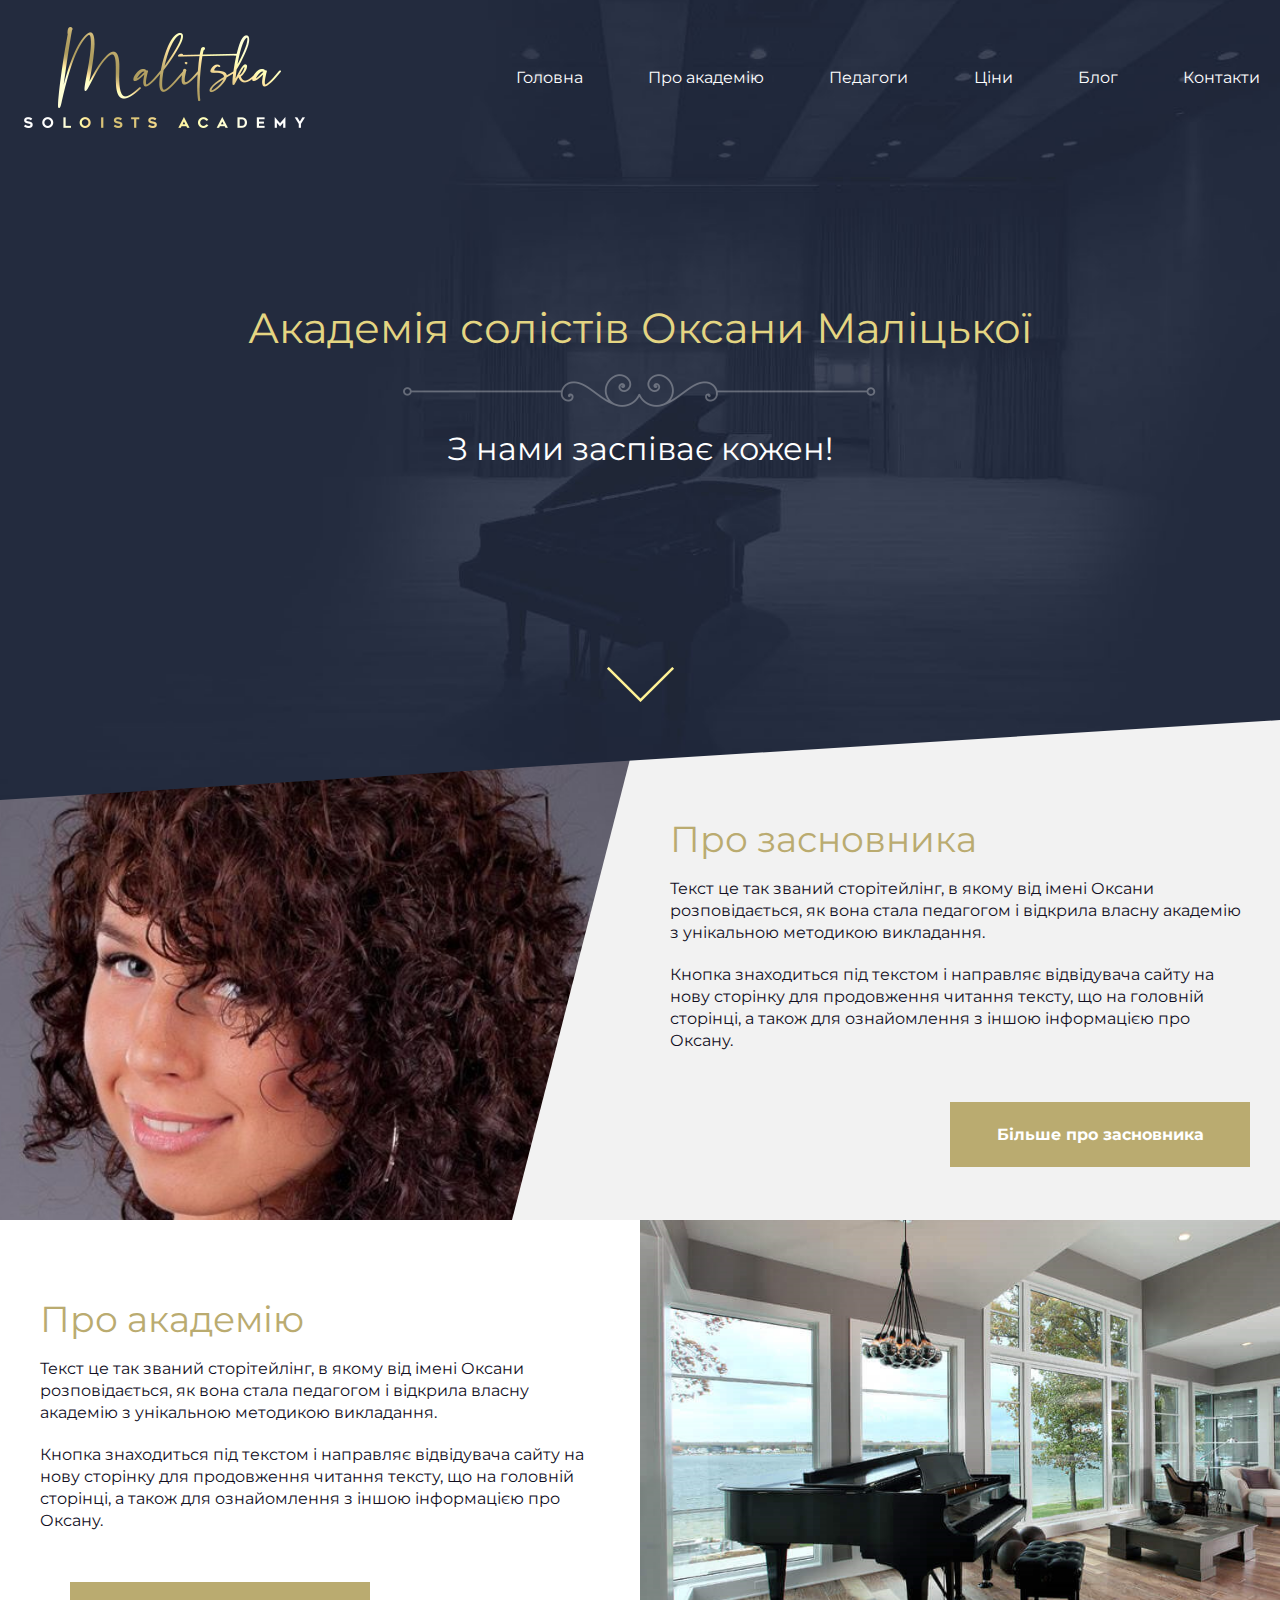
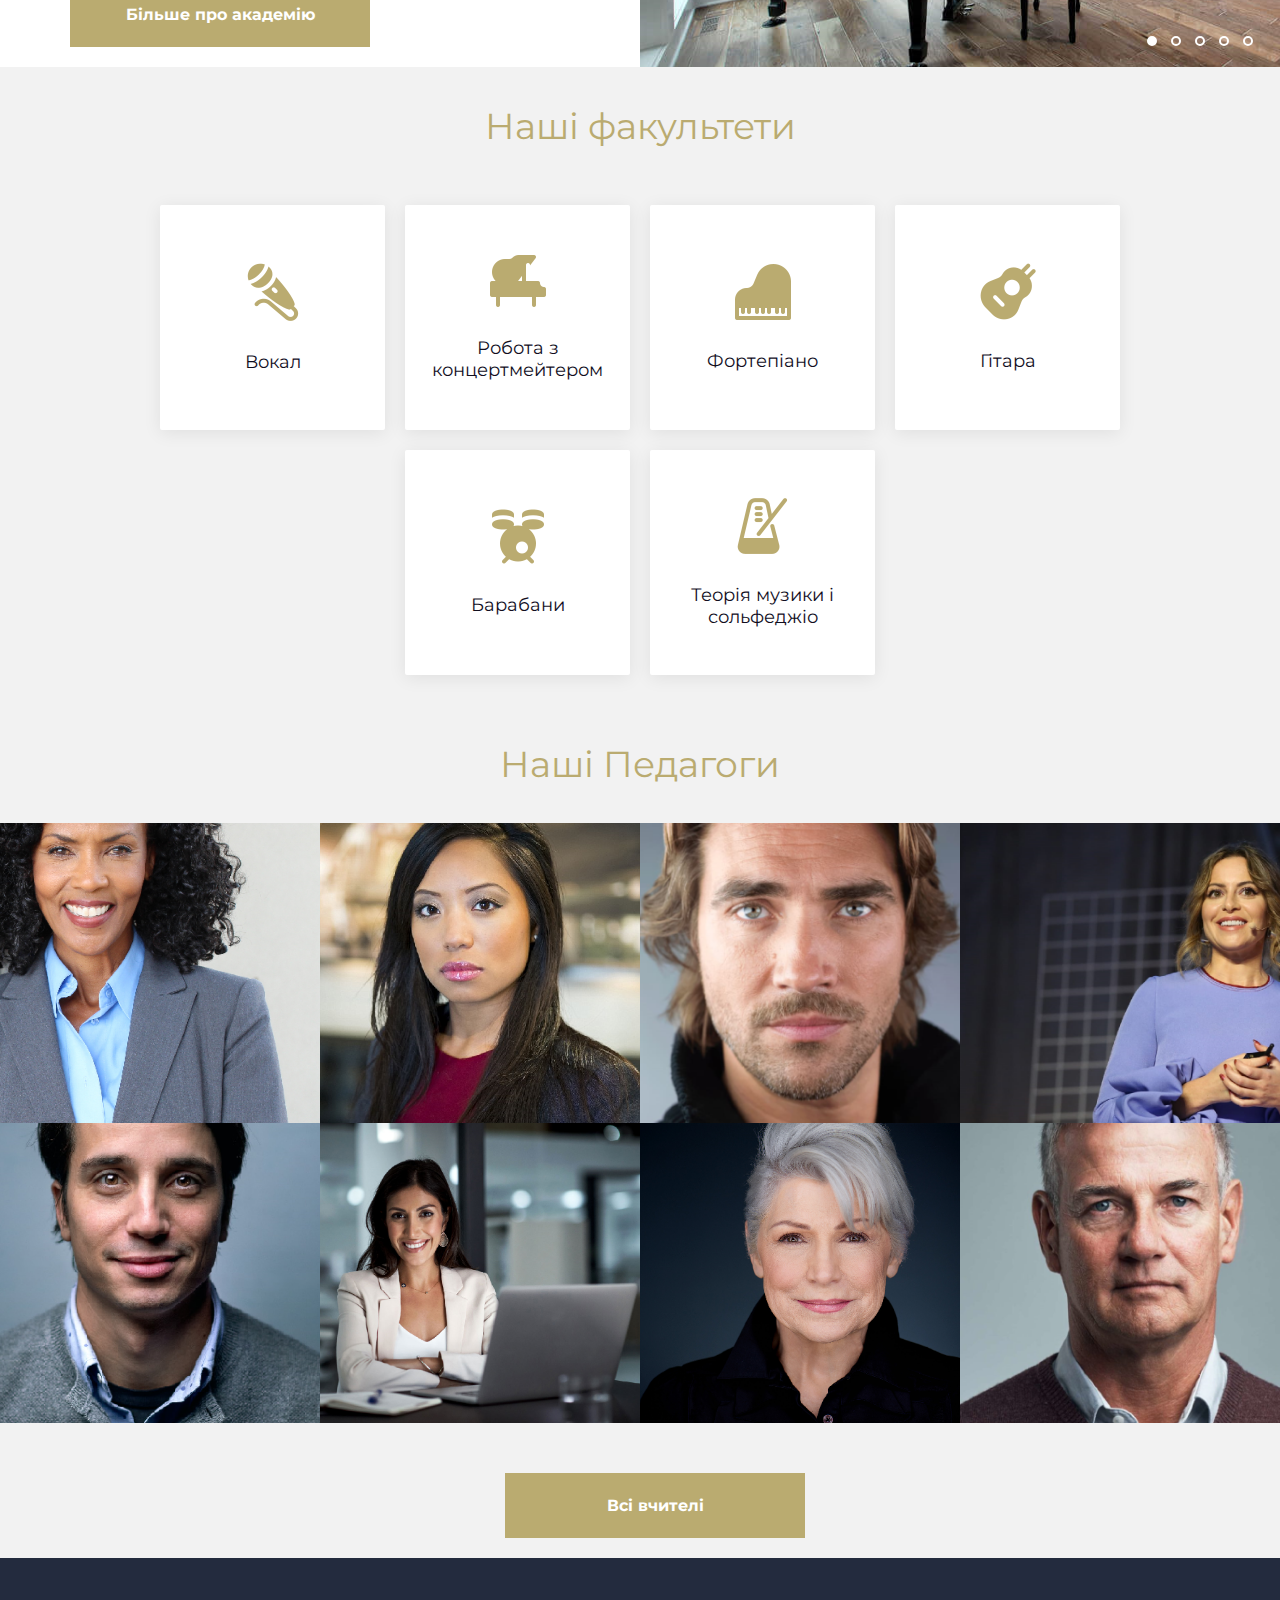
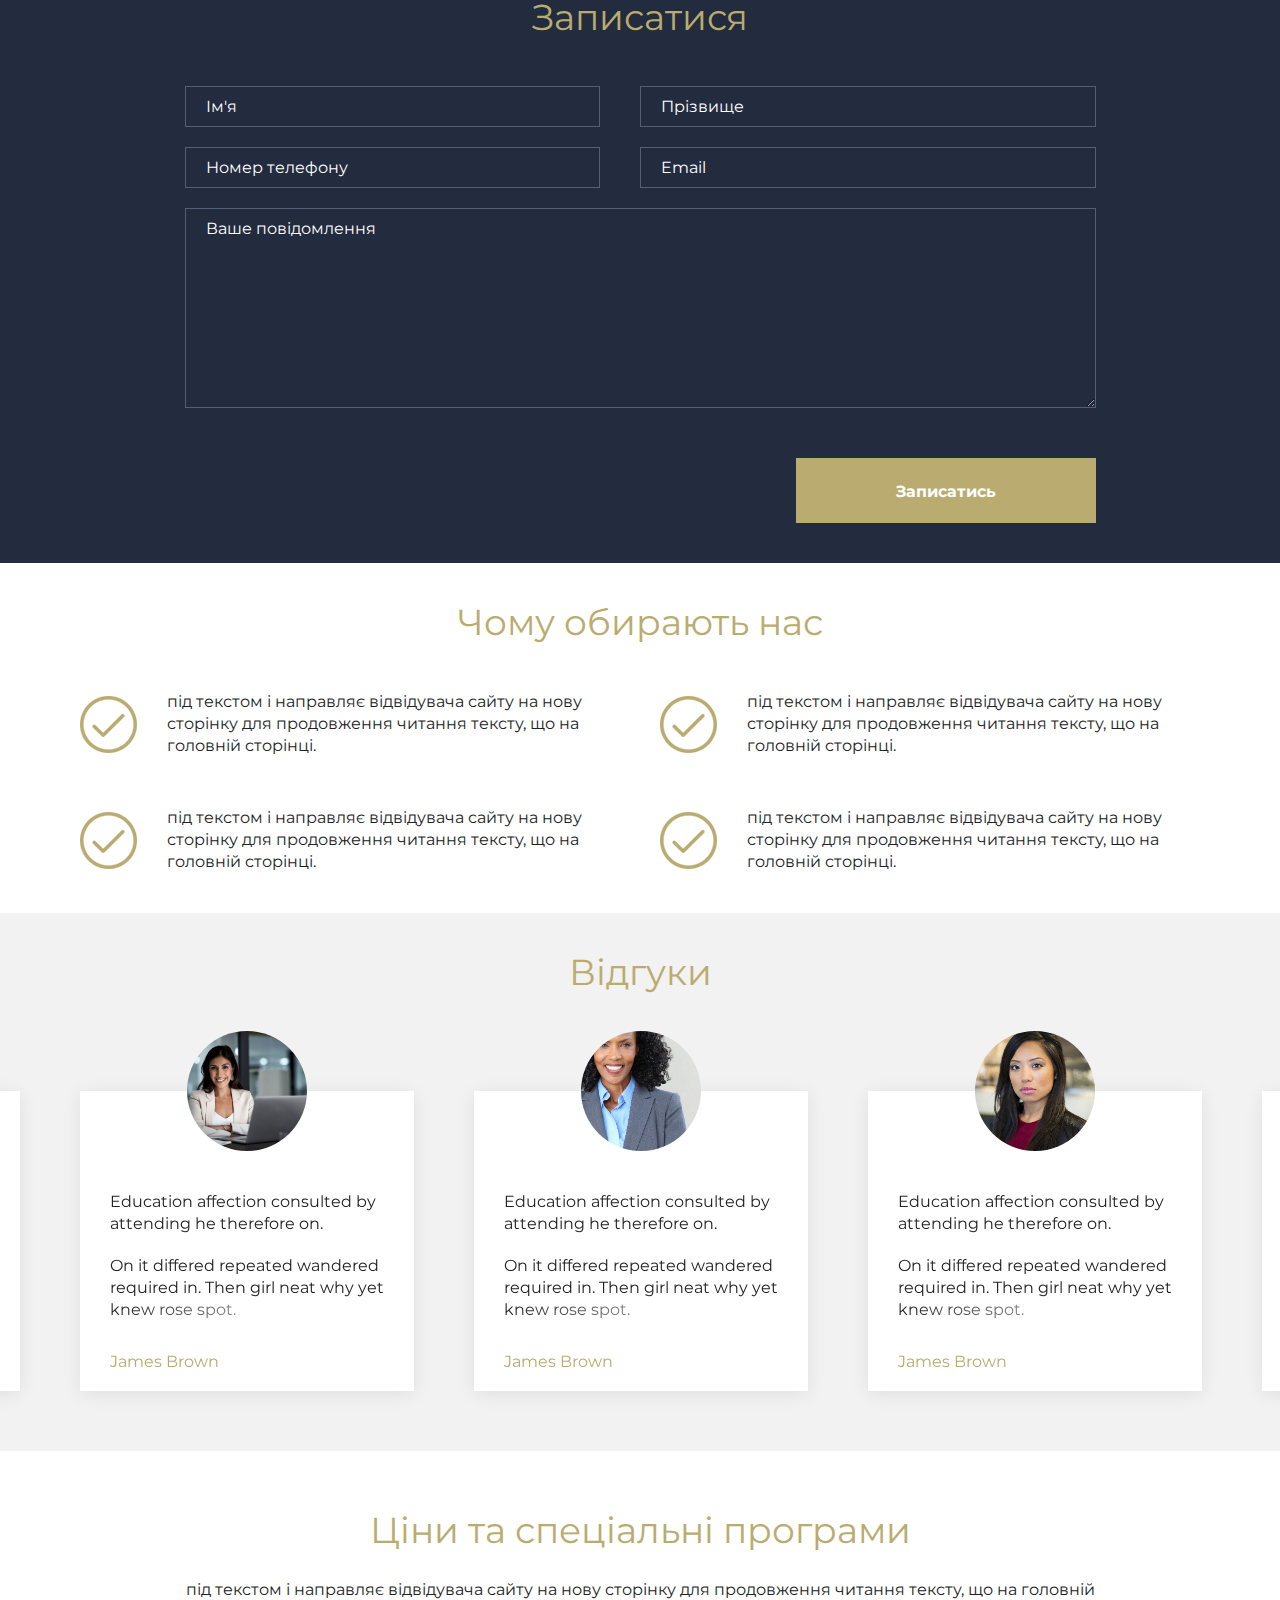
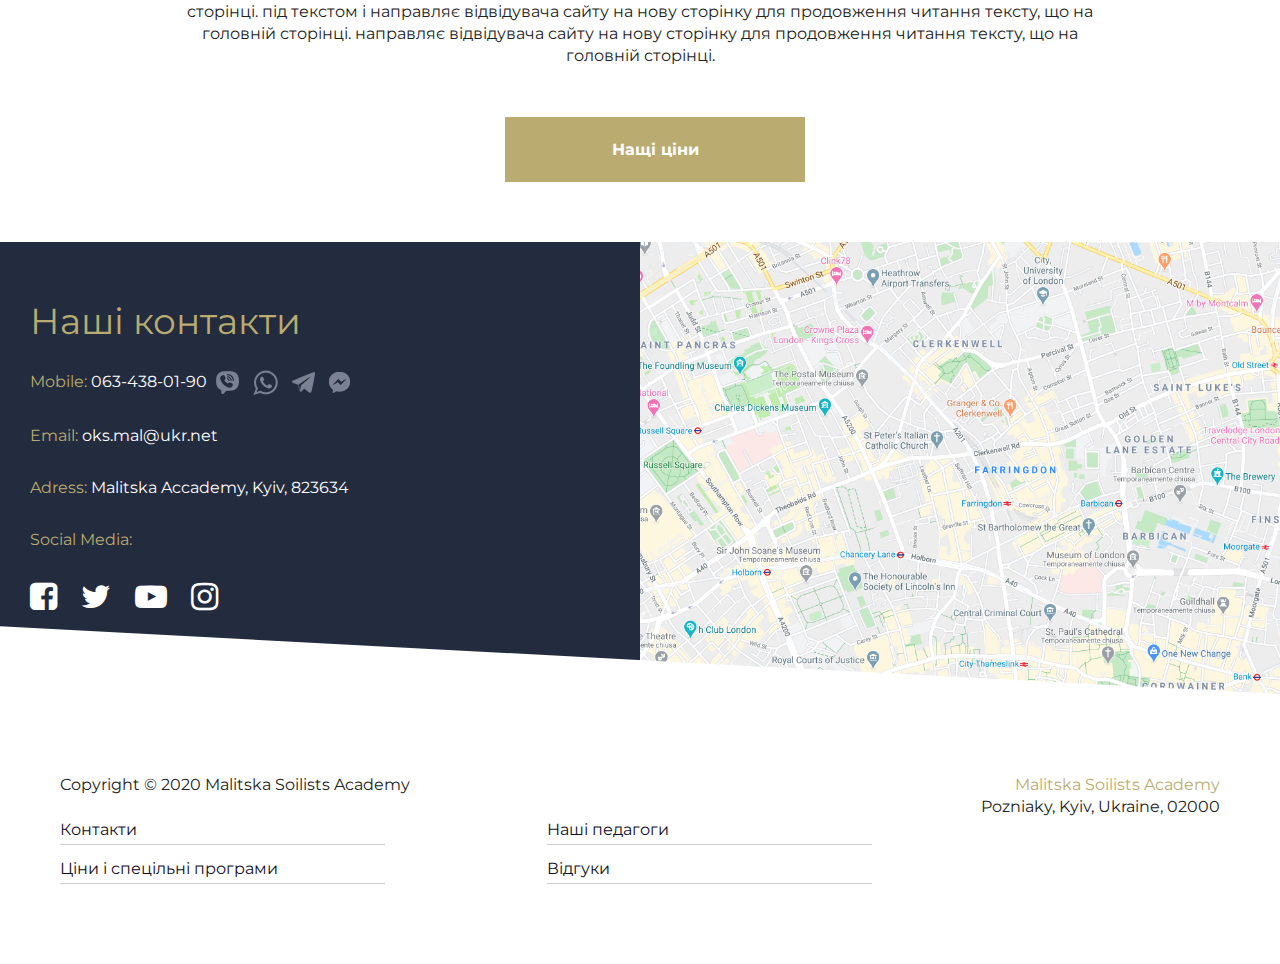
==== commit fed70078: "create other pages" ====
--- a/index.html
+++ b/index.html
@@ -15,7 +15,7 @@
 <header class="header">
     <div class="main-menu">
         <div class="logo">
-            <a class="logo__link" href="#"><img src="img/logo.png" alt="logo"></a>
+            <a class="logo__link" href=""><img src="img/logo.png" alt="logo"></a>
         </div>
         <div class="burger-toggler">
             <div class="burger-toggler__item"></div>
@@ -25,12 +25,12 @@
         <nav class="navbar">
             <span class="close"></span>
             <ul class="navigation">
-                <li class="navigation__item"><a href="#" class="navigation__link">Головна</a></li>
-                <li class="navigation__item"><a href="#" class="navigation__link">Про академію</a></li>
-                <li class="navigation__item"><a href="#" class="navigation__link">Педагоги</a></li>
-                <li class="navigation__item"><a href="#" class="navigation__link">Ціни</a></li>
-                <li class="navigation__item"><a href="#" class="navigation__link">Блог</a></li>
-                <li class="navigation__item"><a href="#" class="navigation__link">Контакти</a></li>
+                <li class="navigation__item"><a href="" class="navigation__link">Головна</a></li>
+                <li class="navigation__item"><a href="./about-academy.html" class="navigation__link">Про академію</a></li>
+                <li class="navigation__item"><a href="./teachers.html" class="navigation__link">Педагоги</a></li>
+                <li class="navigation__item"><a href="./prices.html" class="navigation__link">Ціни</a></li>
+                <li class="navigation__item"><a href="./blog.html" class="navigation__link">Блог</a></li>
+                <li class="navigation__item"><a href="./contacts.html" class="navigation__link">Контакти</a></li>
             </ul>
         </nav>
     </div>
@@ -57,7 +57,7 @@
                 </p>
             </div>
             <div class="btn-container">
-                <a href="#" class="btn-link">Більше про засновника</a>
+                <a href="./about-founder.html" class="btn-link">Більше про засновника</a>
             </div>
         </div>
     </section>
@@ -75,7 +75,7 @@
                 </p>
             </div>
             <div class="btn-container btn-container--left">
-                <a href="#" class="btn-link">Більше про засновника</a>
+                <a href="./about-academy.html" class="btn-link">Більше про aкадемію</a>
             </div>
         </div>
         <div class="about-academy__gallery">
@@ -245,7 +245,7 @@
             </li>
         </ul>
         <div class="btn-container btn-container--center">
-            <a href="#" class="btn-link">Всі вчителі</a>
+            <a href="./teachers.html" class="btn-link">Всі вчителі</a>
         </div>
     </section>
     <section class="feedback-container">
@@ -424,7 +424,7 @@
                 </p>
             </div>
             <div class="btn-container btn-container--center">
-                <a href="#" class="btn-link">Нащі ціни</a>
+                <a href="./prices.html" class="btn-link">Нащі ціни</a>
             </div>
         </div>
     </section>
@@ -457,10 +457,10 @@
         <div class="footer-menu-container">
             <div>Copyright © 2020 Malitska Soilists Academy</div>
             <ul class="footer-menu">
-                <li class="footer-menu__item"><a href="" class="footer-menu__link">Контакти</a></li>
-                <li class="footer-menu__item"><a href="" class="footer-menu__link">Наші педагоги</a></li>
-                <li class="footer-menu__item"><a href="" class="footer-menu__link">Ціни і спецільні програми</a></li>
-                <li class="footer-menu__item"><a href="" class="footer-menu__link">Відгуки</a></li>
+                <li class="footer-menu__item"><a href="./contacts.html" class="footer-menu__link">Контакти</a></li>
+                <li class="footer-menu__item"><a href="./teachers.html" class="footer-menu__link">Наші педагоги</a></li>
+                <li class="footer-menu__item"><a href="./prices.html" class="footer-menu__link">Ціни і спецільні програми</a></li>
+                <li class="footer-menu__item"><a href="./blog.html" class="footer-menu__link">Відгуки</a></li>
             </ul>
         </div>
         <div class="footer-contacts">
--- a/css/style.css
+++ b/css/style.css
@@ -1,8 +1,8 @@
-@import url('https://fonts.googleapis.com/css2?family=Montserrat:wght@100&display=swap');
+@import url('https://fonts.googleapis.com/css2?family=Montserrat:wght@400;500;600;700&display=swap');
 
 body {
     font-family: 'Montserrat', sans-serif;
-    font-weight: bold;
+    font-weight: 400;
     font-size: 16px;
     line-height: 22px;
 }
@@ -39,14 +39,17 @@
 }
 
 .navbar {
-    width: 60% !important;
-}
-
-.navigation {
-    width: 100%;
     display: flex;
     align-items: center;
     justify-content: space-between;
+    width: 60%;
+}
+
+.navigation {
+    width: 100%;
+    display: flex;
+    align-items: center;
+    justify-content: space-between;
 }
 
 .navigation .navigation__item {
@@ -54,22 +57,29 @@
 }
 
 .navigation .navigation__link {
-    padding: 10px 0;
+    padding: 5px 0;
     color: #fff;
     font-size: 16px;
-    font-weight: bold;
     text-decoration: none;
+    box-sizing: border-box;
 }
 
 .navigation .navigation__link:hover {
     border-bottom: 1px solid rgb(228, 213, 130);
+}
+
+.navigation a:active {
+    background-color: yellow;
+}
+
+.btn-container {
+    margin-left: 30px;
 }
 
 .header .header__title {
     margin-top: 150px;
     font-size: 42px;
     text-align: center;
-    font-weight: 600;
     color: rgb(228, 213, 130);
     line-height: 46px;
 }
@@ -84,12 +94,11 @@
     font-size: 32px;
     line-height: 36px;
     color: #fff;
-    font-weight: 600;
     text-align: center;
 }
 
 .chevron-down {
-    margin-top: 250px;
+    margin-top: 200px;
     text-align: center;
 }
 
@@ -101,6 +110,10 @@
 .about-founder {
     display: flex;
     background-color: #f2f2f2;
+}
+
+.about-founder--background--none {
+    background-color: #ffffff;
 }
 
 .about-founder .about-founder__photo {
@@ -138,7 +151,6 @@
 .section-title {
     font-size: 36px;
     color: rgb(186, 171, 112);
-    font-weight: 600;
     line-height: 38px;
 }
 
@@ -410,6 +422,10 @@
     background-color: #f2f2f2;
     width: 100%;
     overflow: hidden;
+}
+
+.feedbacks--margin-bottom {
+    margin-bottom: 30px;
 }
 
 .feedbacks-slider {
@@ -597,7 +613,7 @@
     left: 15px;
     content: ' ';
     height: 33px;
-    width: 2px;
+    width: 3px;
     background-color: rgb(186, 171, 112);
 }
 .close:before {
@@ -620,7 +636,7 @@
         position: absolute;
         top: 0;
         left: 0;
-        width: 100% !important;
+        width: 100%;
         display: none;
     }
 
@@ -640,6 +656,7 @@
         padding: 10px 20px;
         font-size: 18px;
         color: rgb(17, 14, 30);
+        border-bottom: 1px solid rgb(207, 207, 207);
     }
 
     .navigation .navigation__item:hover .navigation__link {
@@ -723,6 +740,21 @@
 }
 
 @media (max-width: 575px) {
+    .navbar {
+        z-index: 999;
+        background-color: rgb(0, 0, 0, 0.3);
+    }
+
+    .navigation {
+        height: 100vh;
+        width: 90%;
+    }
+
+    .close {
+        right: 10%;
+        margin-right: 10px;
+    }
+
     .footer {
         flex-wrap: wrap;
     }
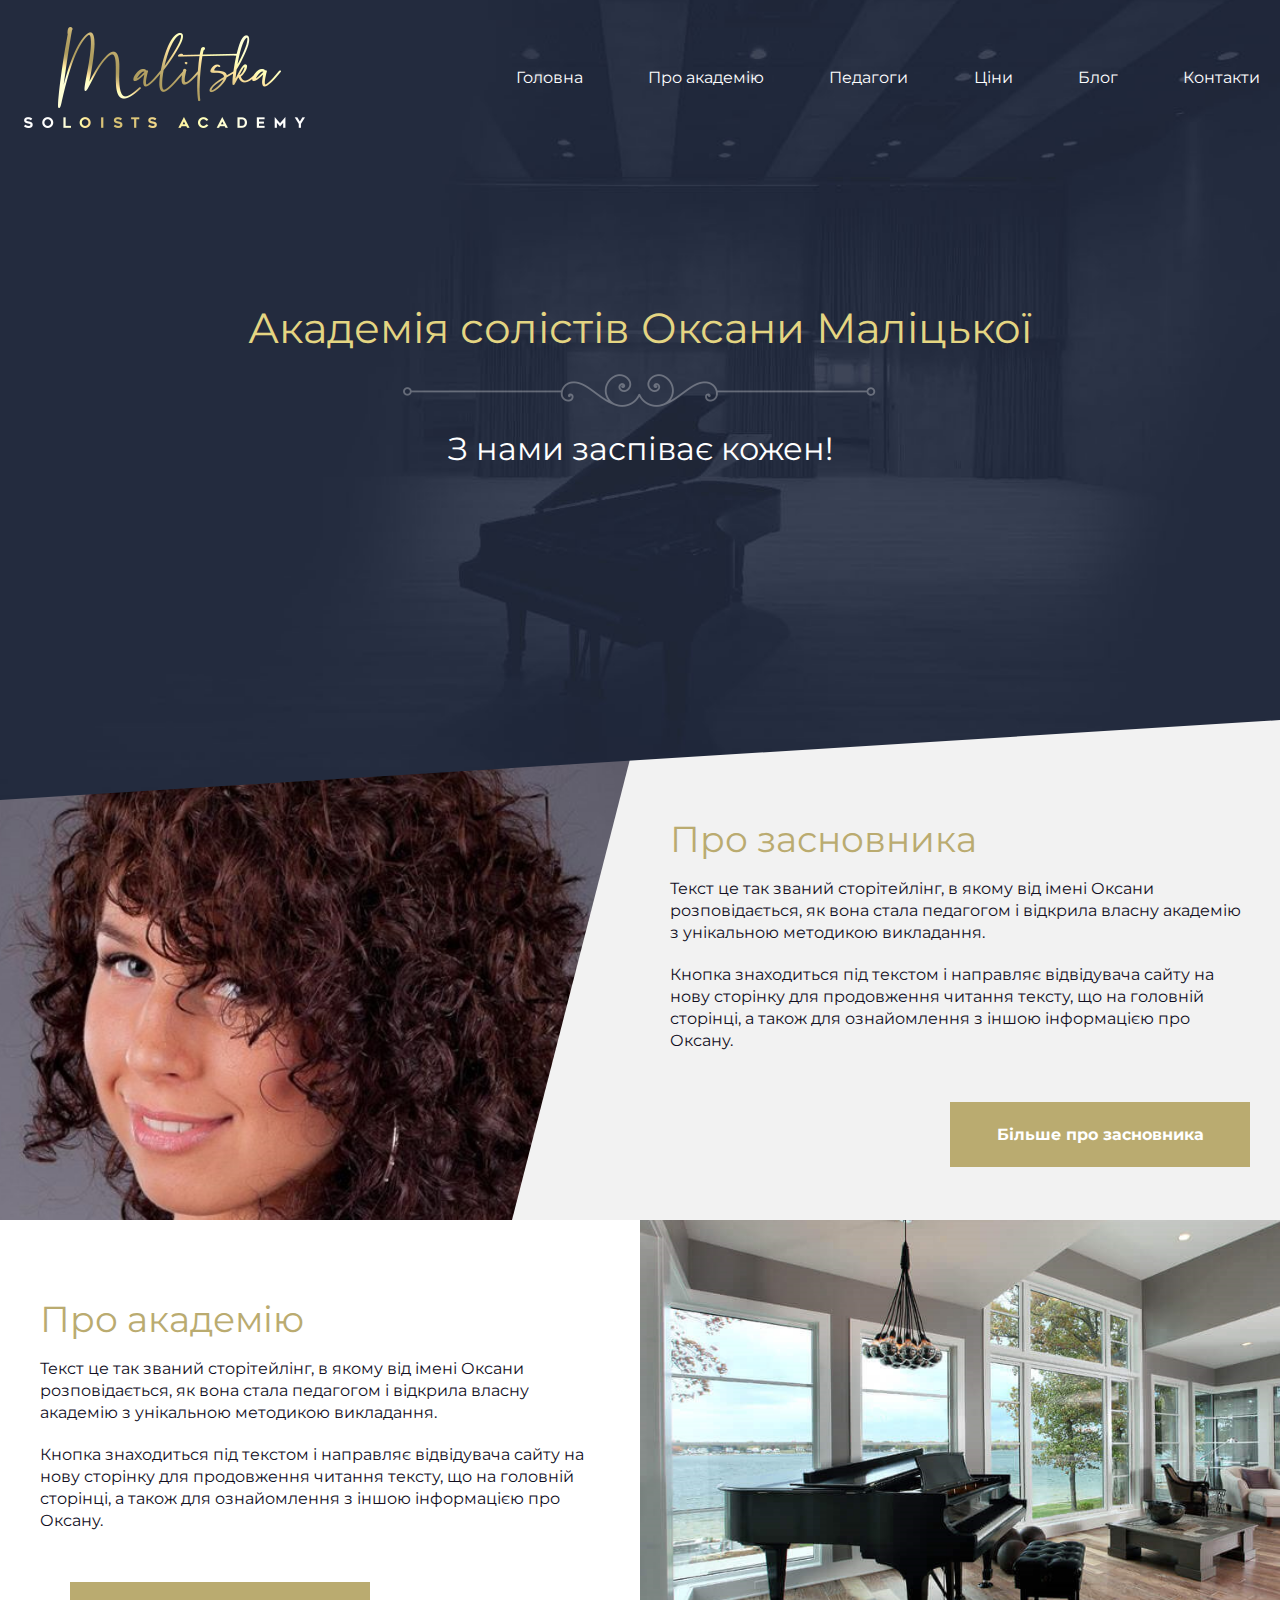
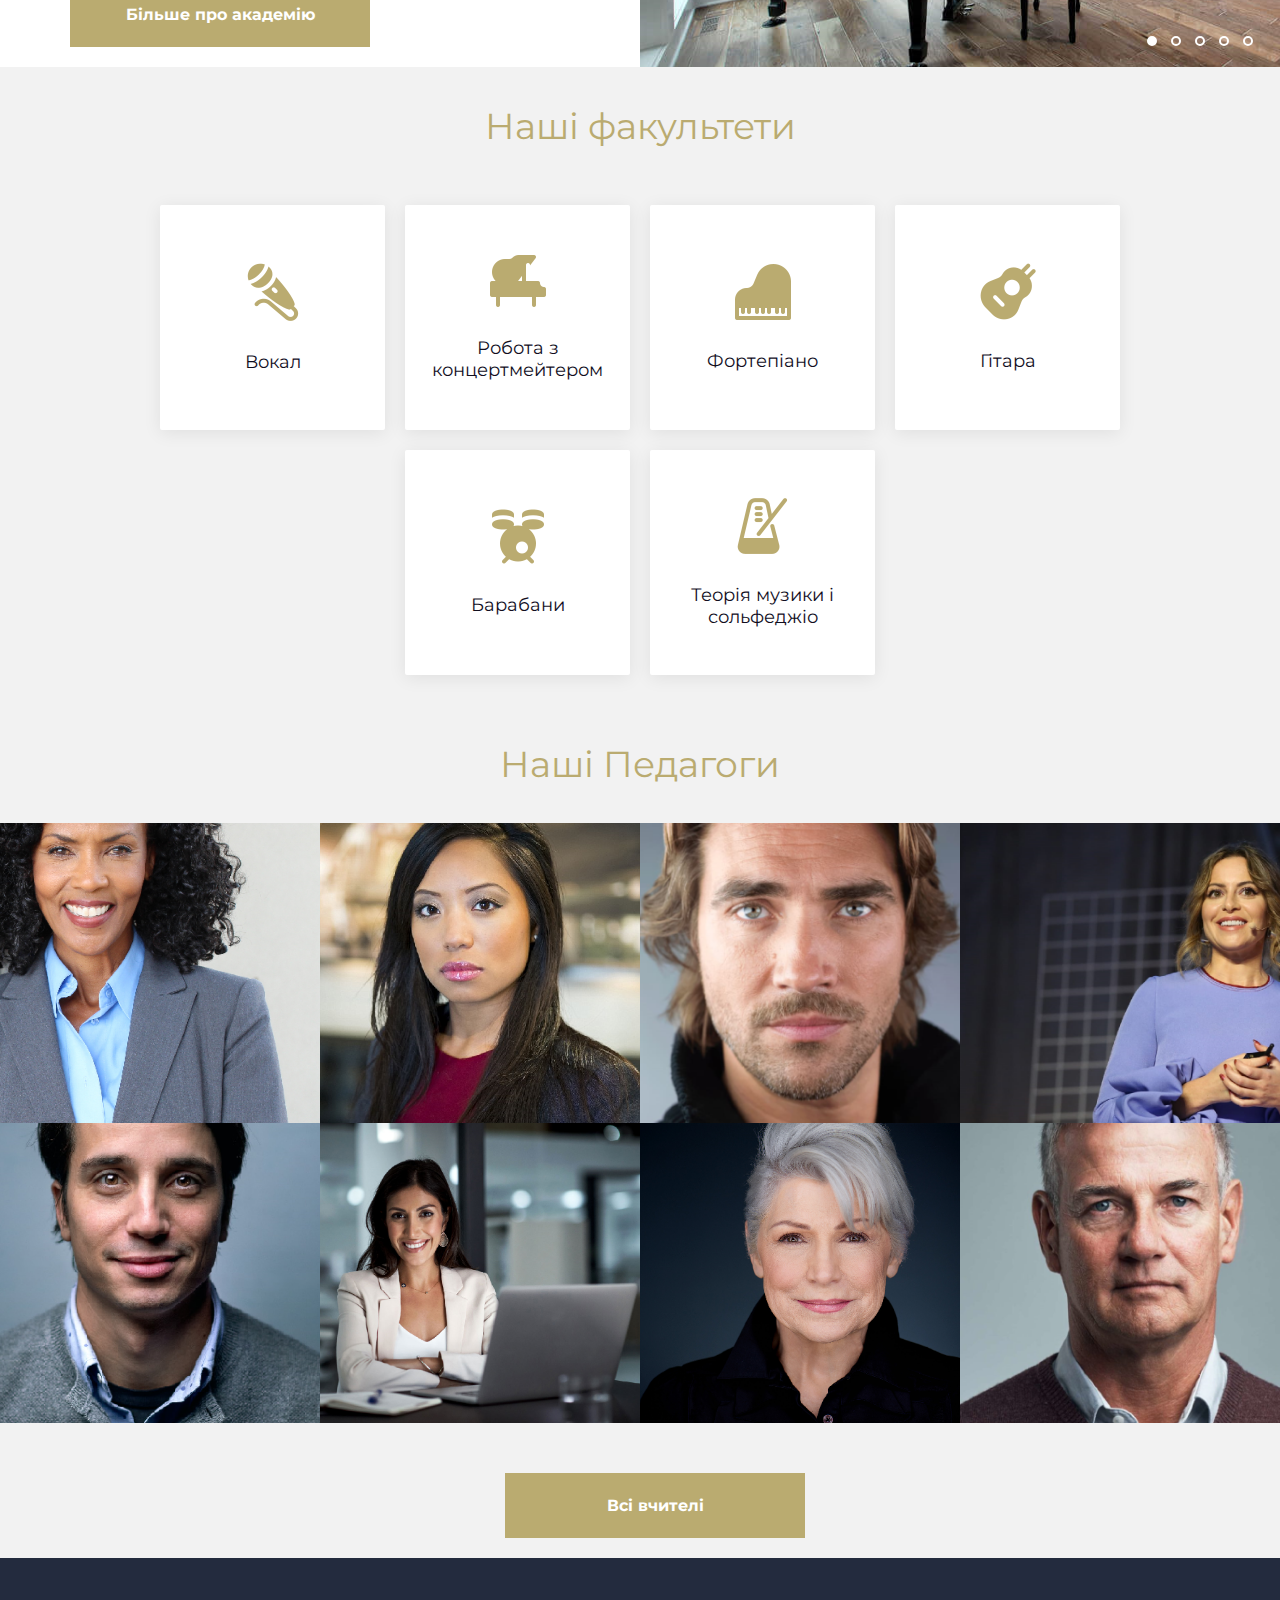
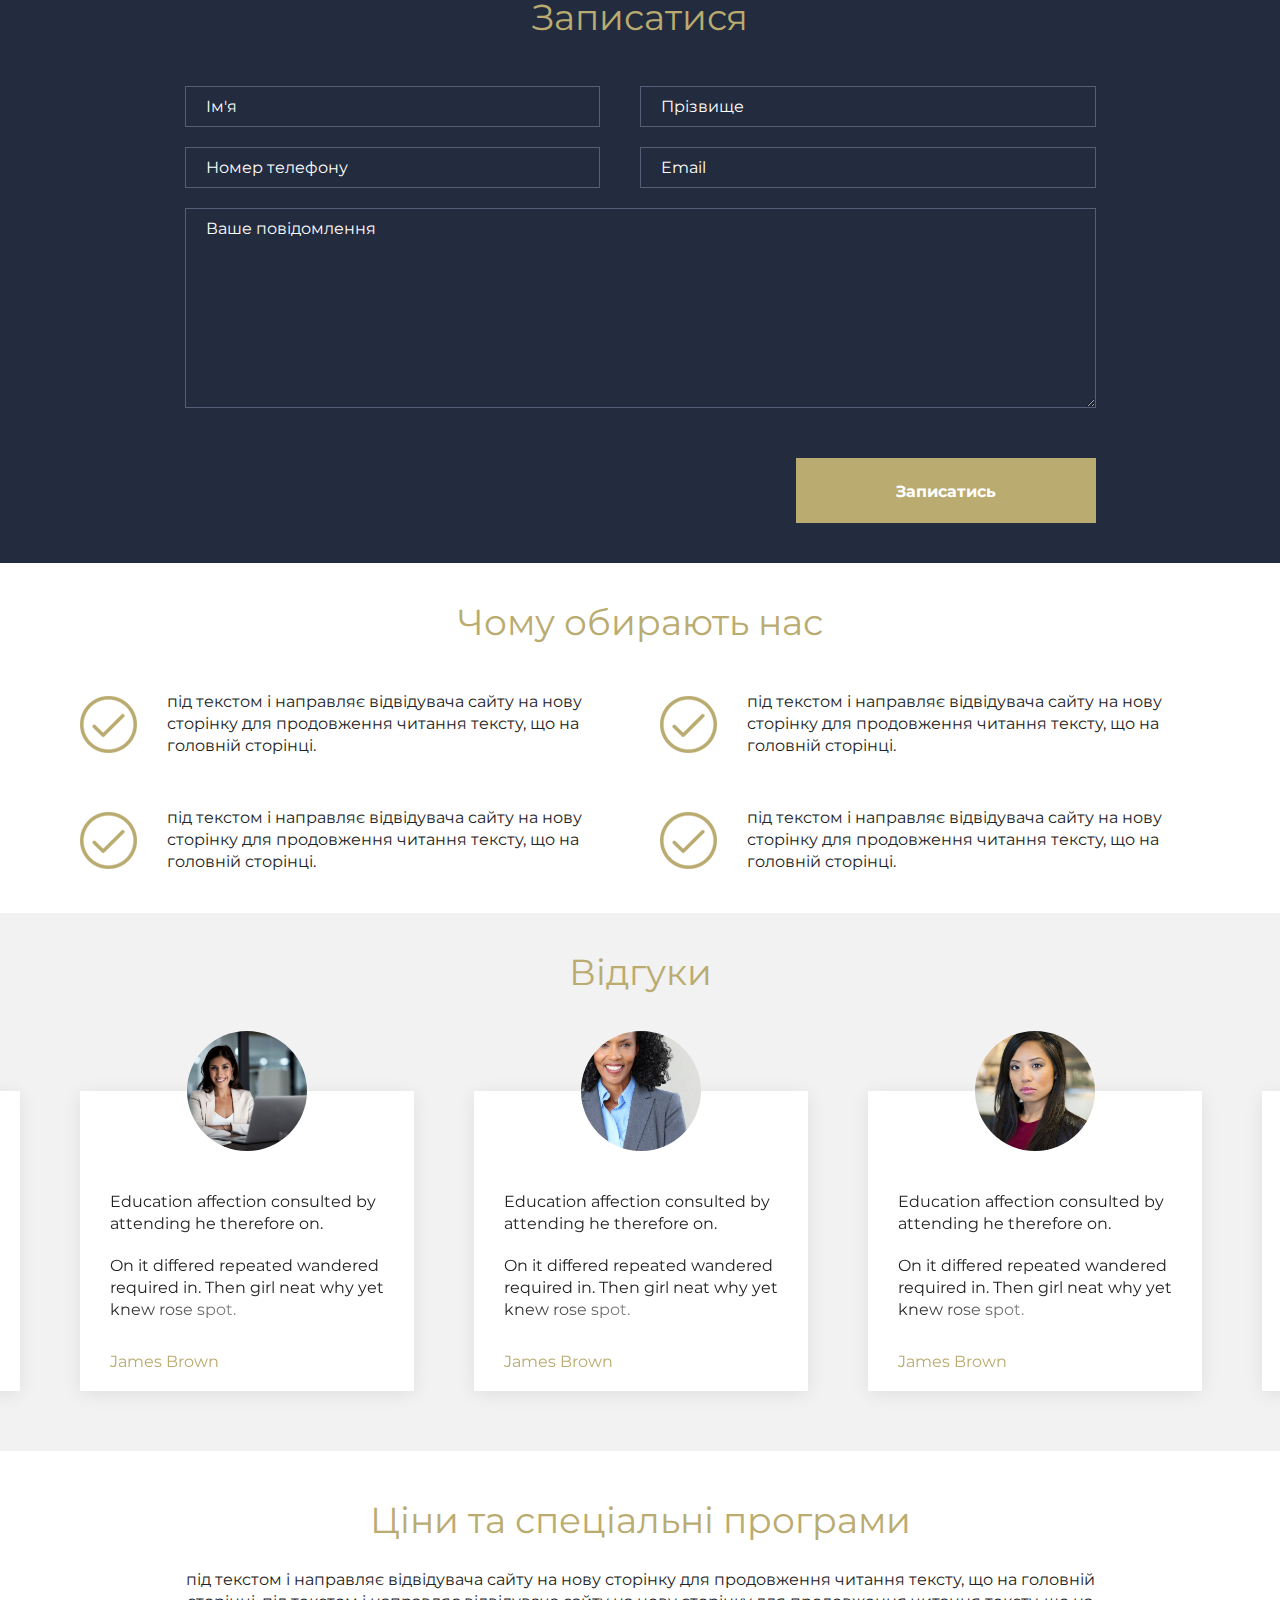
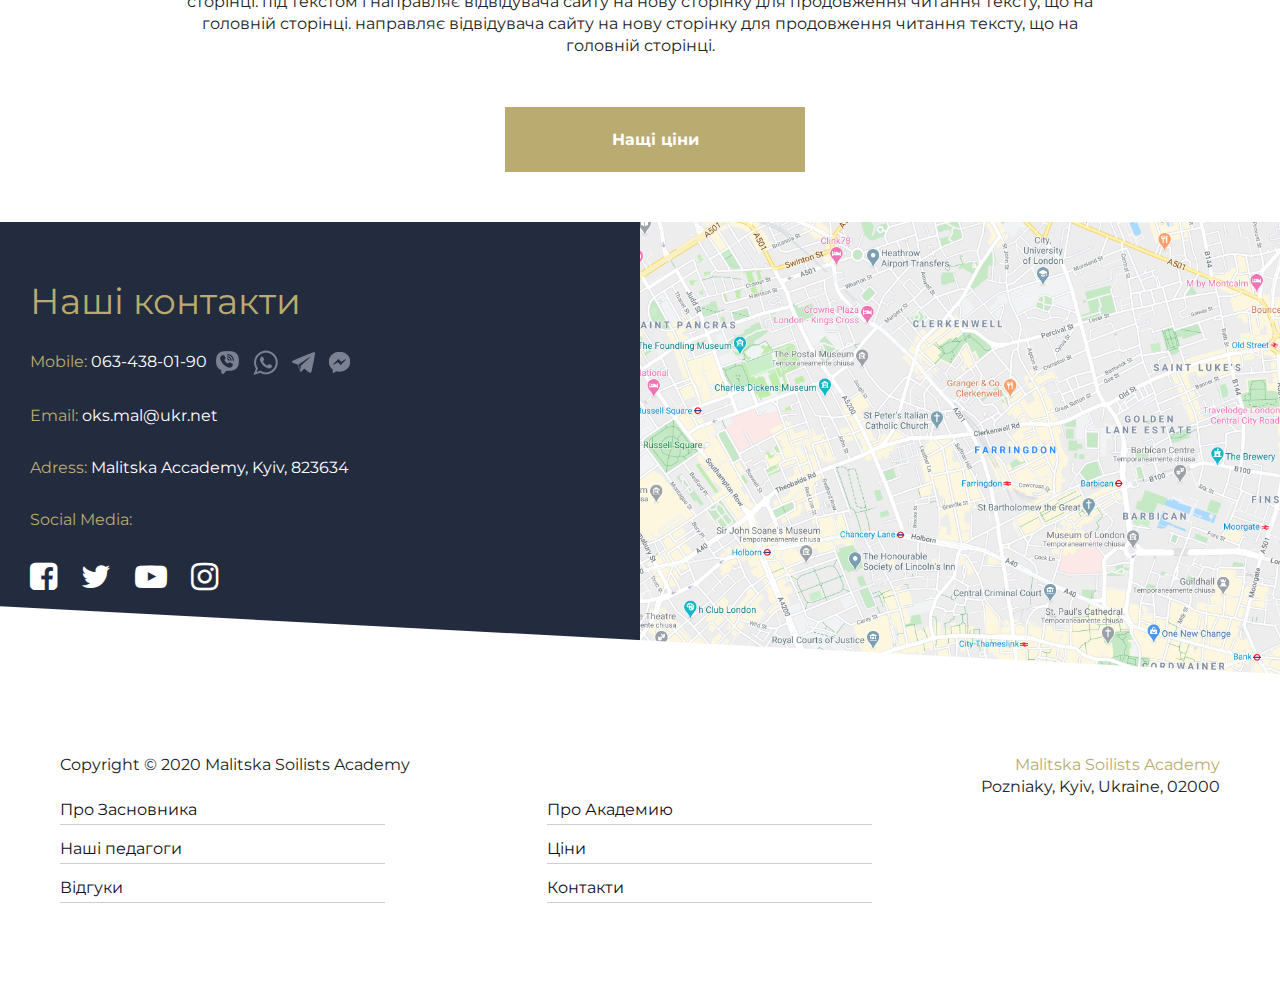
==== commit f17fb381: "changes for pages founder and prices" ====
--- a/index.html
+++ b/index.html
@@ -25,7 +25,7 @@
         <nav class="navbar">
             <span class="close"></span>
             <ul class="navigation">
-                <li class="navigation__item"><a href="" class="navigation__link">Головна</a></li>
+                <li class="navigation__item"><a href="./" class="navigation__link">Головна</a></li>
                 <li class="navigation__item"><a href="./about-academy.html" class="navigation__link">Про академію</a></li>
                 <li class="navigation__item"><a href="./teachers.html" class="navigation__link">Педагоги</a></li>
                 <li class="navigation__item"><a href="./prices.html" class="navigation__link">Ціни</a></li>
@@ -39,7 +39,7 @@
         <div class="header__icon"><img src="img/header-title.png" alt=""></div>
         <div class="header__slogan">З нами заспіває кожен!</div>
     </div>
-    <div class="chevron-down"><a href=""><img src="img/chevron-down.png" alt=""></a></div>
+    <!--<div class="chevron-down"><a href=""><img src="img/chevron-down.png" alt=""></a></div>-->
 </header>
 <main class="main">
     <section class="about-founder">
@@ -457,10 +457,12 @@
         <div class="footer-menu-container">
             <div>Copyright © 2020 Malitska Soilists Academy</div>
             <ul class="footer-menu">
+                <li class="footer-menu__item"><a href="./about-founder.html" class="footer-menu__link">Про Засновника</a></li>
+                <li class="footer-menu__item"><a href="./about-academy.html" class="footer-menu__link">Про Академию</a></li>
+                <li class="footer-menu__item"><a href="./teachers.html" class="footer-menu__link">Наші педагоги</a></li>
+                <li class="footer-menu__item"><a href="./prices.html" class="footer-menu__link">Ціни</a></li>
+                <li class="footer-menu__item"><a href="./blog.html" class="footer-menu__link">Відгуки</a></li>
                 <li class="footer-menu__item"><a href="./contacts.html" class="footer-menu__link">Контакти</a></li>
-                <li class="footer-menu__item"><a href="./teachers.html" class="footer-menu__link">Наші педагоги</a></li>
-                <li class="footer-menu__item"><a href="./prices.html" class="footer-menu__link">Ціни і спецільні програми</a></li>
-                <li class="footer-menu__item"><a href="./blog.html" class="footer-menu__link">Відгуки</a></li>
             </ul>
         </div>
         <div class="footer-contacts">
--- a/css/style.css
+++ b/css/style.css
@@ -39,6 +39,8 @@
 }
 
 .navbar {
+    position: relative;
+    z-index: 999;
     display: flex;
     align-items: center;
     justify-content: space-between;
@@ -52,10 +54,6 @@
     justify-content: space-between;
 }
 
-.navigation .navigation__item {
-    /*margin: 0 30px;*/
-}
-
 .navigation .navigation__link {
     padding: 5px 0;
     color: #fff;
@@ -68,8 +66,8 @@
     border-bottom: 1px solid rgb(228, 213, 130);
 }
 
-.navigation a:active {
-    background-color: yellow;
+.navigation__link--active {
+    border-bottom: 1px solid rgb(228, 213, 130);
 }
 
 .btn-container {
@@ -110,10 +108,6 @@
 .about-founder {
     display: flex;
     background-color: #f2f2f2;
-}
-
-.about-founder--background--none {
-    background-color: #ffffff;
 }
 
 .about-founder .about-founder__photo {
@@ -485,7 +479,7 @@
 }
 
 .prices {
-    padding: 60px 0;
+    padding: 50px 0;
     text-align: center;
 }
 
@@ -541,6 +535,10 @@
     display: flex;
     justify-content: space-between;
     padding-bottom: 20px;
+}
+
+.footer--margin-top {
+    margin-top: 40px;
 }
 
 .footer-menu-container {
@@ -626,6 +624,8 @@
 @media (max-width: 991px) {
     .close {
         display: block;
+        right: 10%;
+        margin-right: 10px;
     }
 
     .burger-toggler {
@@ -635,9 +635,9 @@
     .navbar {
         position: absolute;
         top: 0;
-        left: 0;
-        width: 100%;
-        display: none;
+        left: -100%;
+        width: 100%;
+        background-color: rgb(0, 0, 0, 0.3);
     }
 
     .navbar--display-block {
@@ -648,6 +648,8 @@
         display: block;
         padding: 30px 0 0;
         background-color: #fff;
+        height: 100vh;
+        width: 90%;
     }
 
     .navigation .navigation__link {
@@ -740,20 +742,6 @@
 }
 
 @media (max-width: 575px) {
-    .navbar {
-        z-index: 999;
-        background-color: rgb(0, 0, 0, 0.3);
-    }
-
-    .navigation {
-        height: 100vh;
-        width: 90%;
-    }
-
-    .close {
-        right: 10%;
-        margin-right: 10px;
-    }
 
     .footer {
         flex-wrap: wrap;
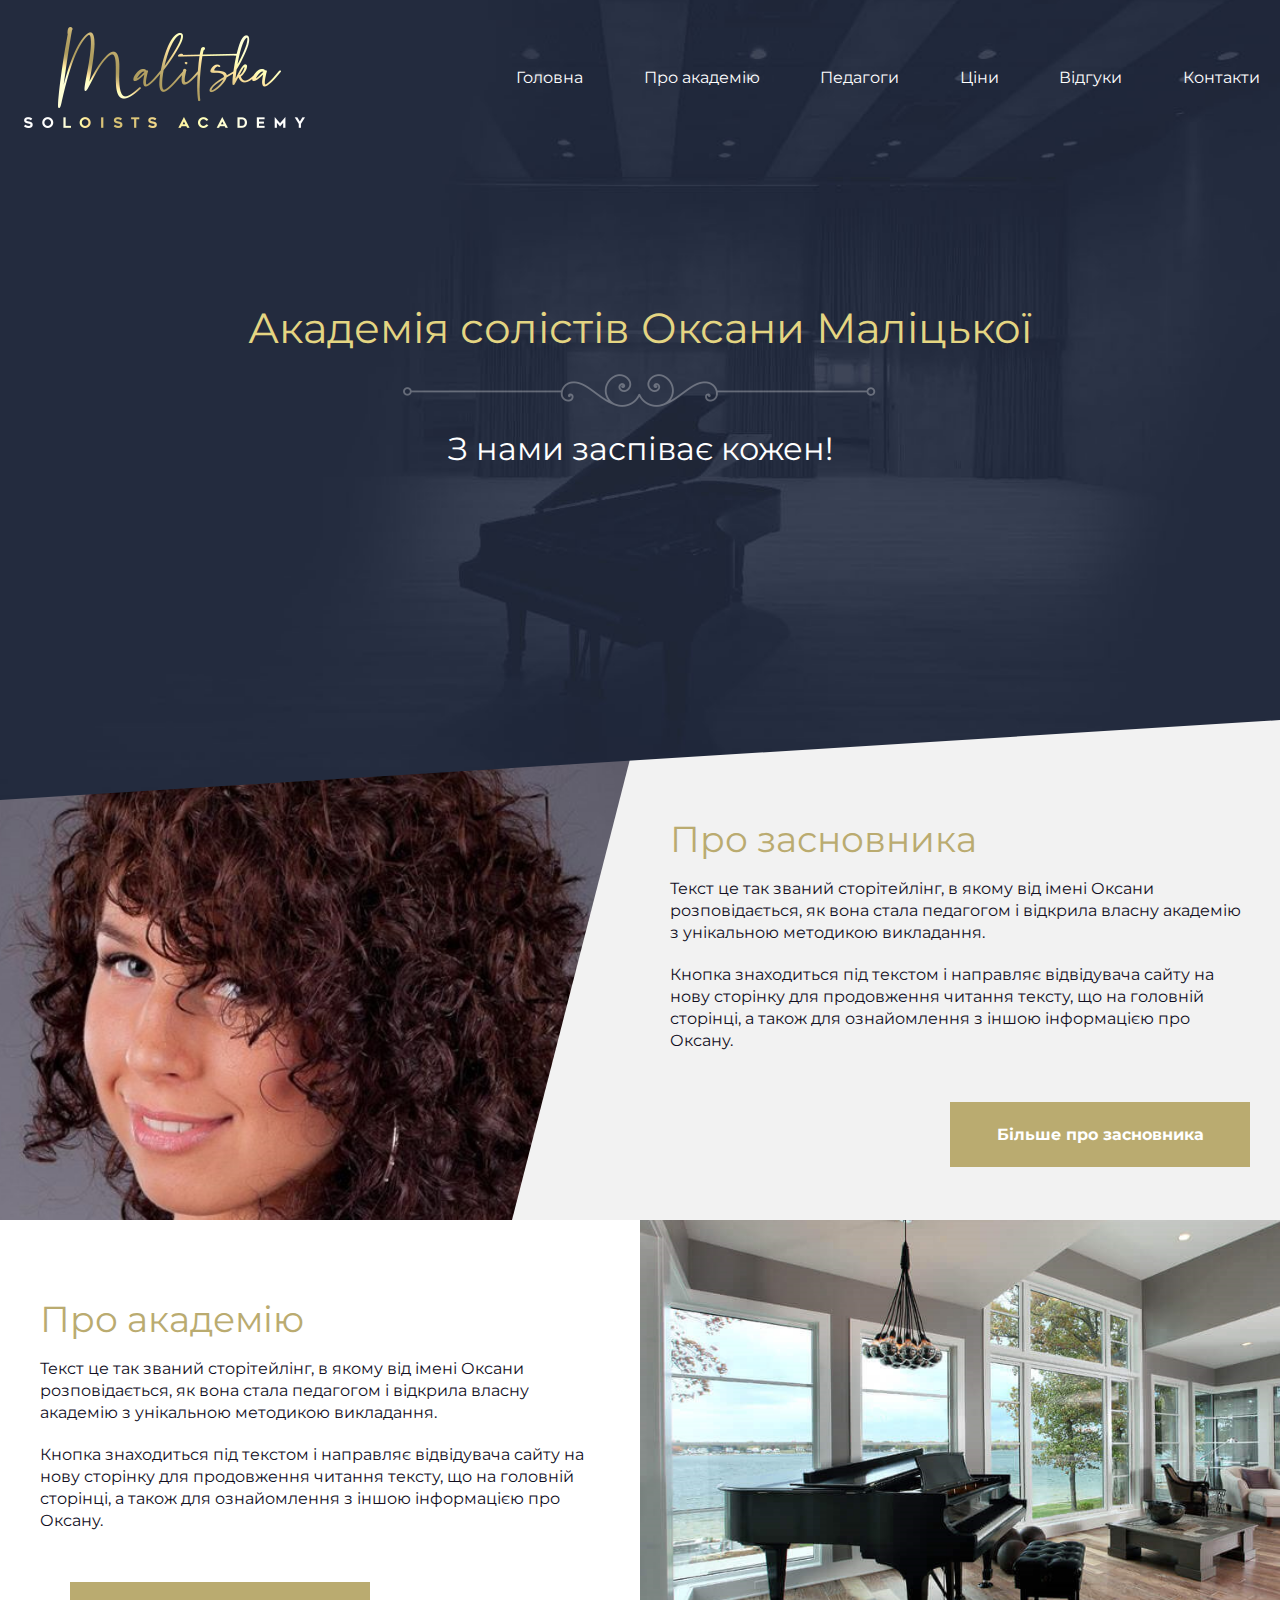
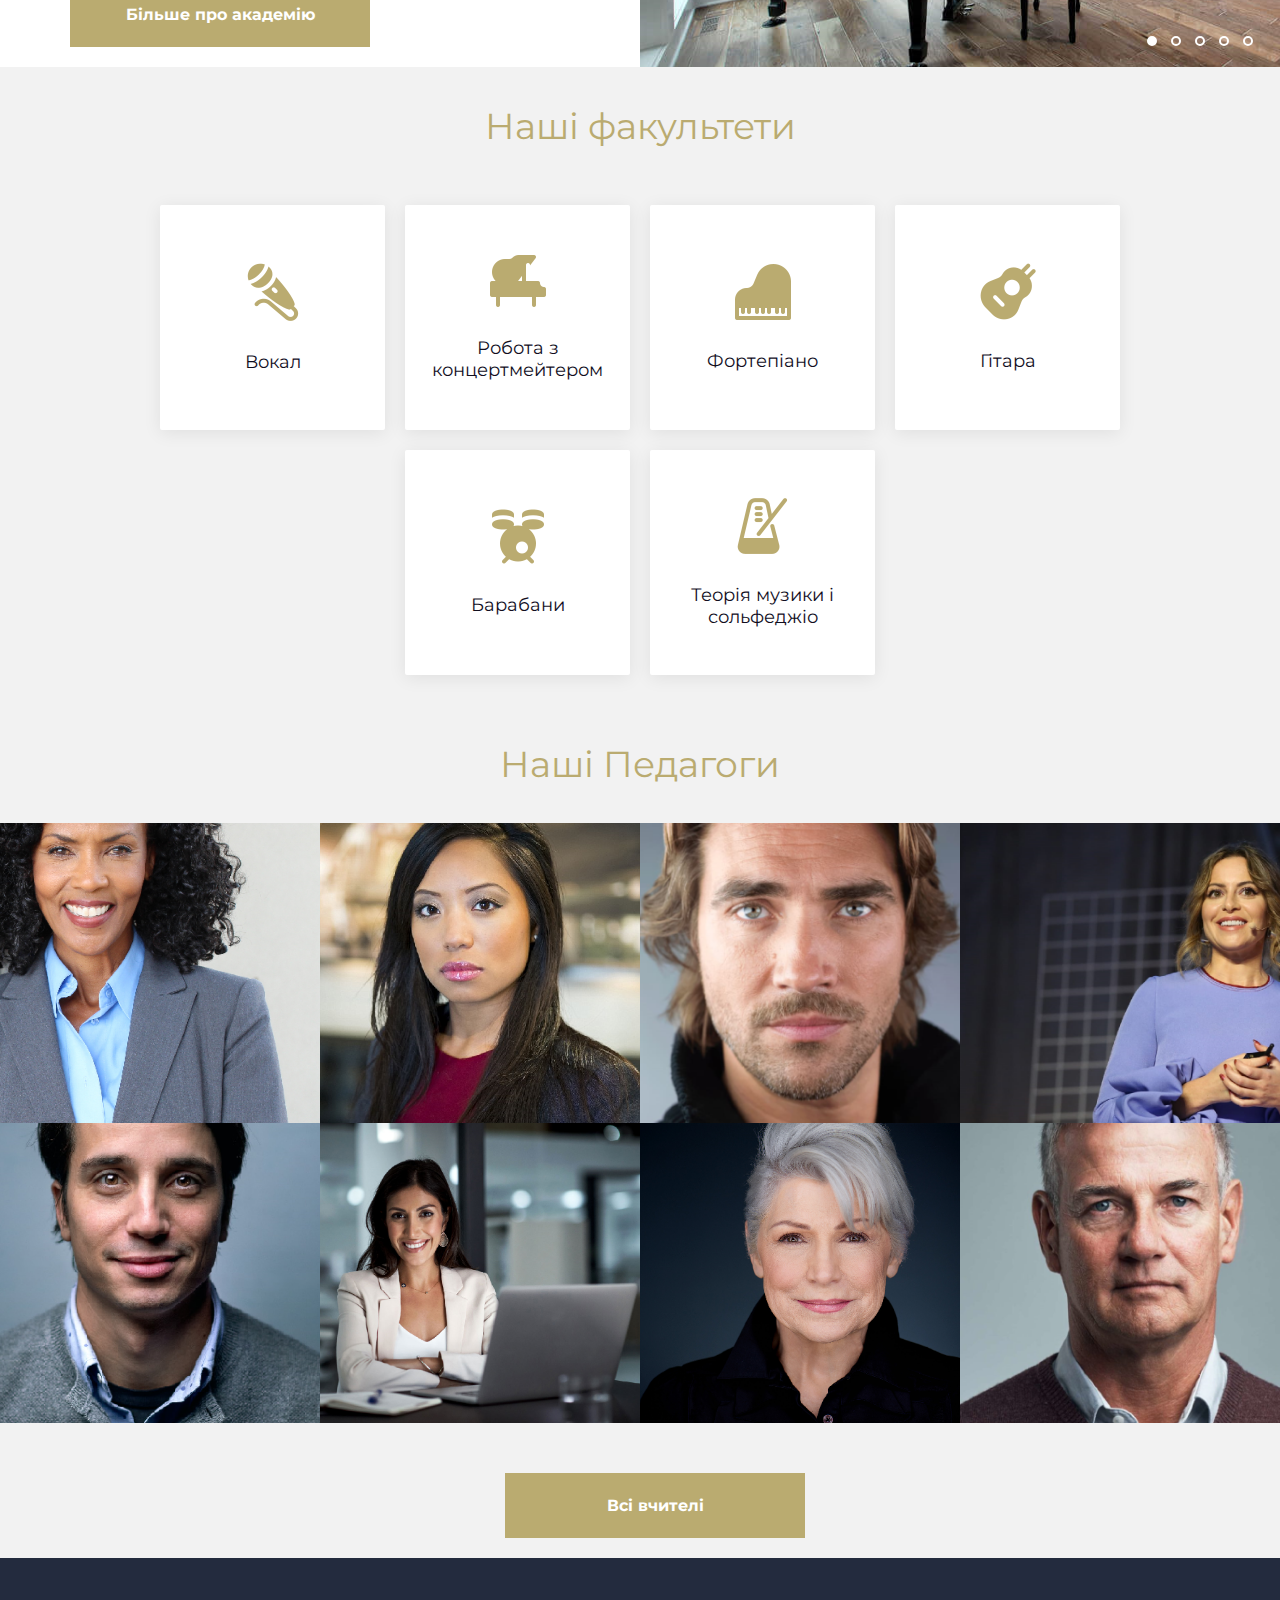
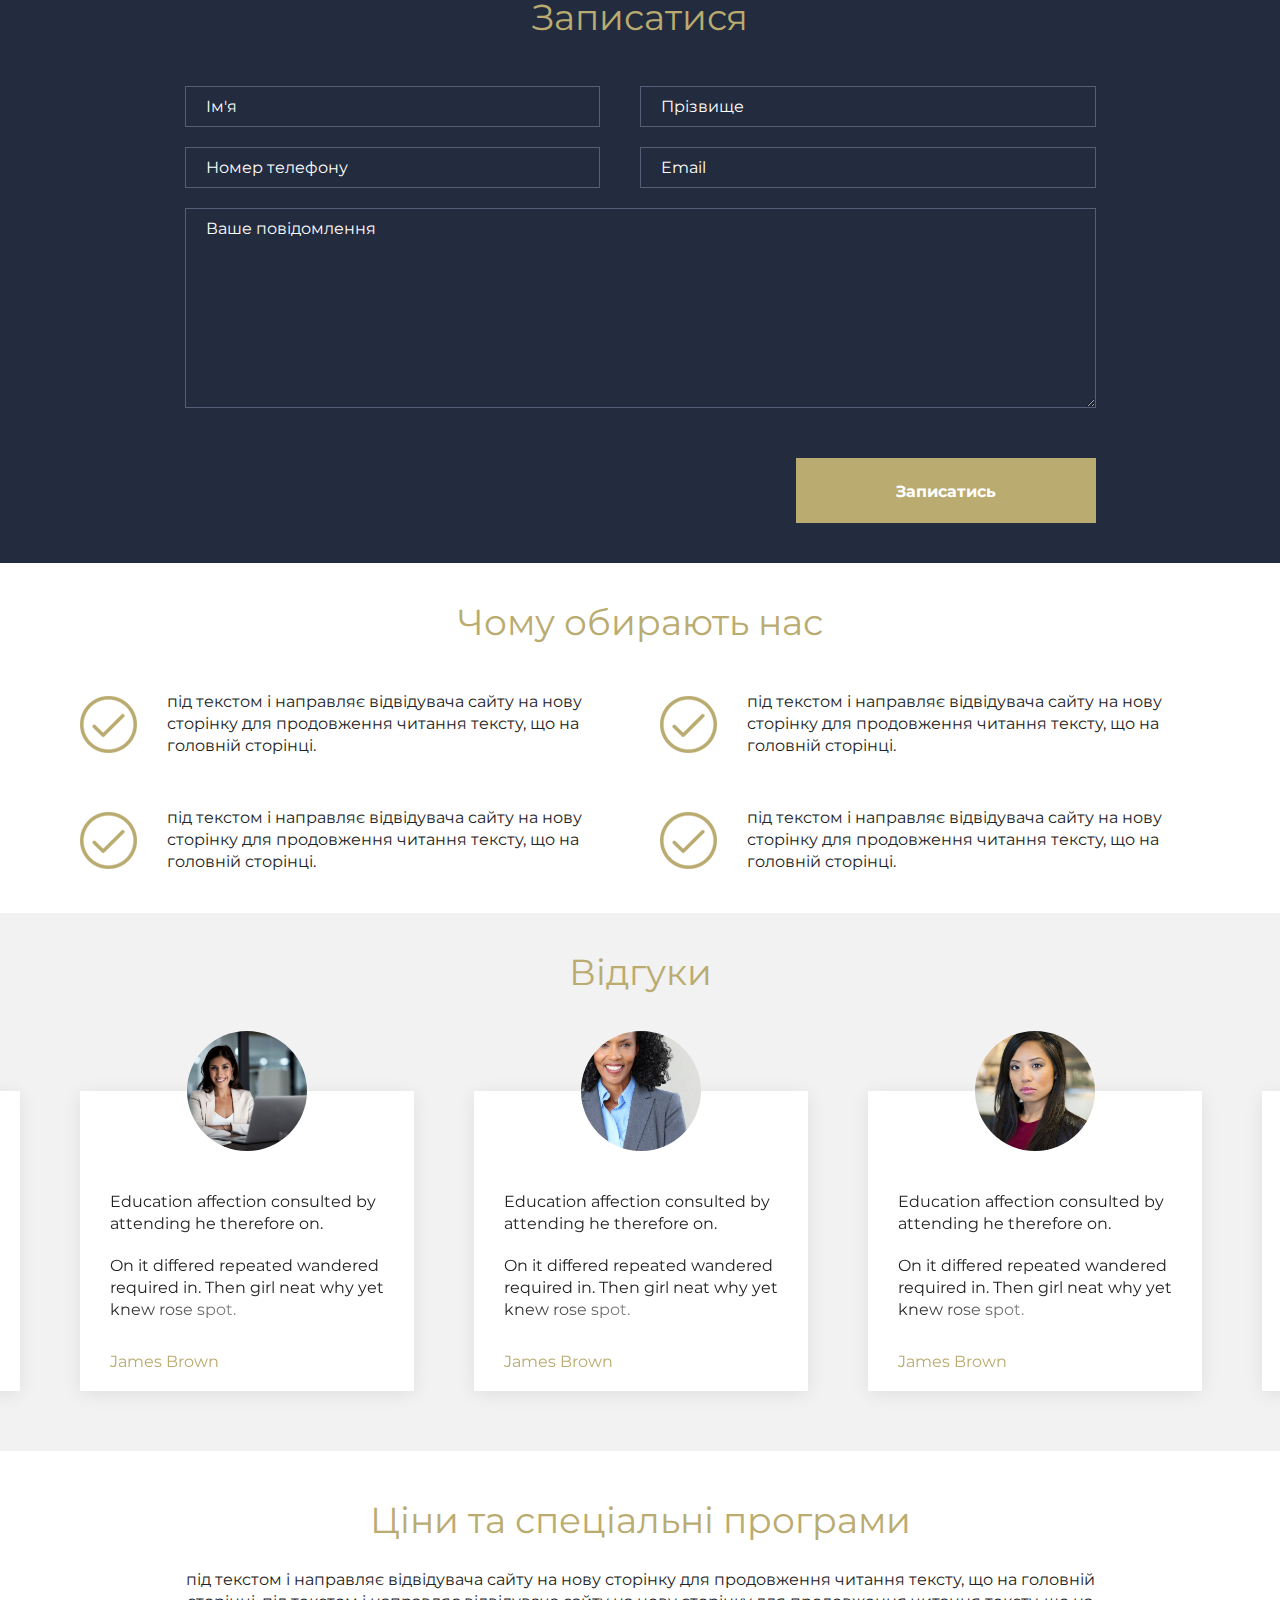
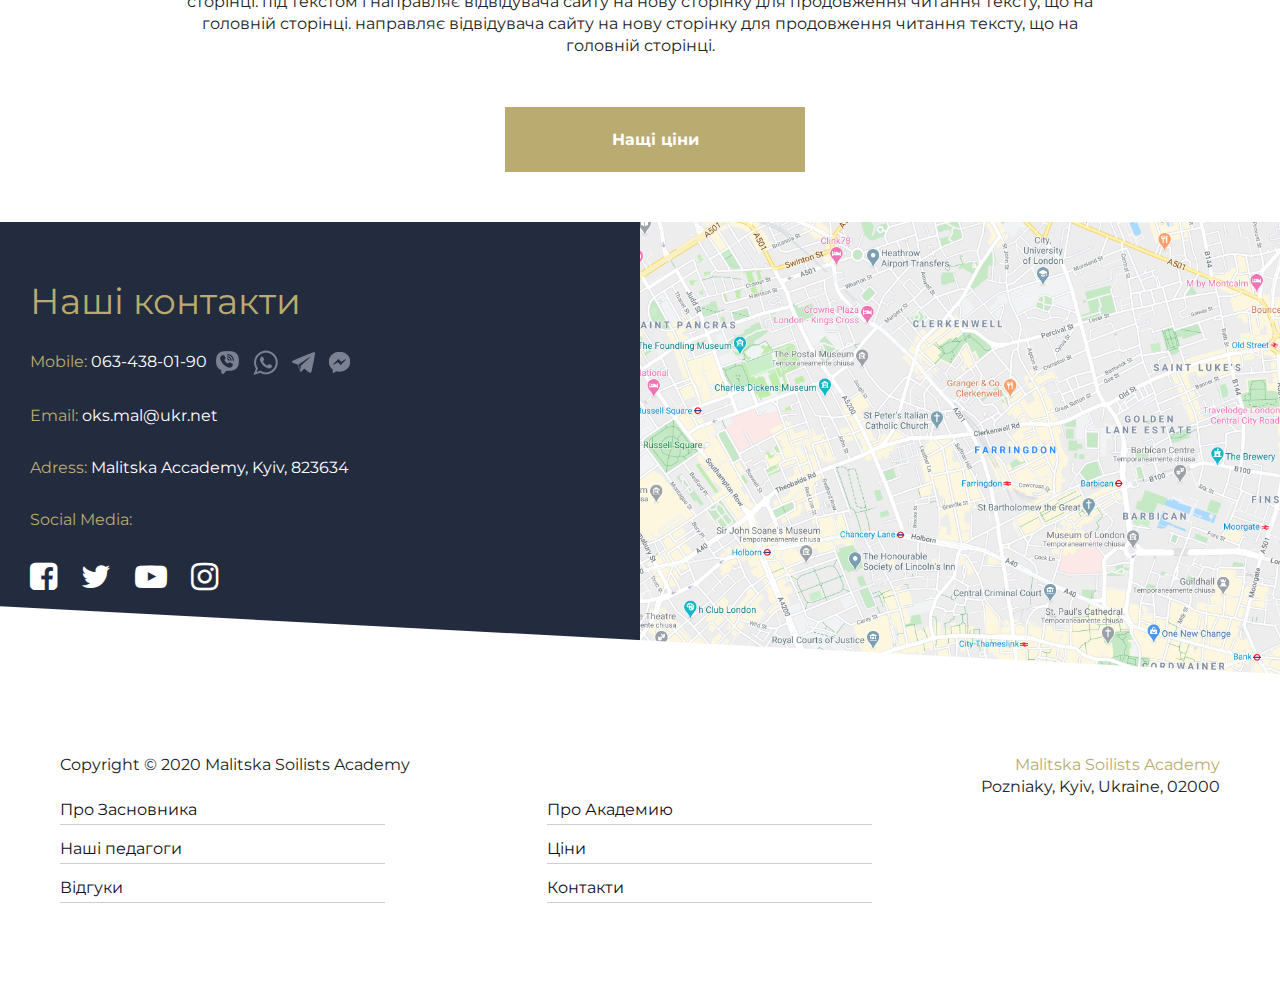
==== commit a4f5fb35: "add feedbacks page" ====
--- a/index.html
+++ b/index.html
@@ -29,7 +29,7 @@
                 <li class="navigation__item"><a href="./about-academy.html" class="navigation__link">Про академію</a></li>
                 <li class="navigation__item"><a href="./teachers.html" class="navigation__link">Педагоги</a></li>
                 <li class="navigation__item"><a href="./prices.html" class="navigation__link">Ціни</a></li>
-                <li class="navigation__item"><a href="./blog.html" class="navigation__link">Блог</a></li>
+                <li class="navigation__item"><a href="./feedbacks.html" class="navigation__link">Відгуки</a></li>
                 <li class="navigation__item"><a href="./contacts.html" class="navigation__link">Контакти</a></li>
             </ul>
         </nav>
@@ -461,7 +461,7 @@
                 <li class="footer-menu__item"><a href="./about-academy.html" class="footer-menu__link">Про Академию</a></li>
                 <li class="footer-menu__item"><a href="./teachers.html" class="footer-menu__link">Наші педагоги</a></li>
                 <li class="footer-menu__item"><a href="./prices.html" class="footer-menu__link">Ціни</a></li>
-                <li class="footer-menu__item"><a href="./blog.html" class="footer-menu__link">Відгуки</a></li>
+                <li class="footer-menu__item"><a href="./feedbacks.html" class="footer-menu__link">Відгуки</a></li>
                 <li class="footer-menu__item"><a href="./contacts.html" class="footer-menu__link">Контакти</a></li>
             </ul>
         </div>
--- a/css/style.css
+++ b/css/style.css
@@ -797,7 +797,19 @@
         text-align: left;
         width: 80%;
     }
-}
-
-
-
+
+    .btn-link {
+        width: 250px;
+        height: 50px;
+        line-height: 50px;
+    }
+}
+
+@media (max-width: 479px) {
+    .contacts-information {
+        padding: 60px 20px 80px;
+    }
+}
+
+
+
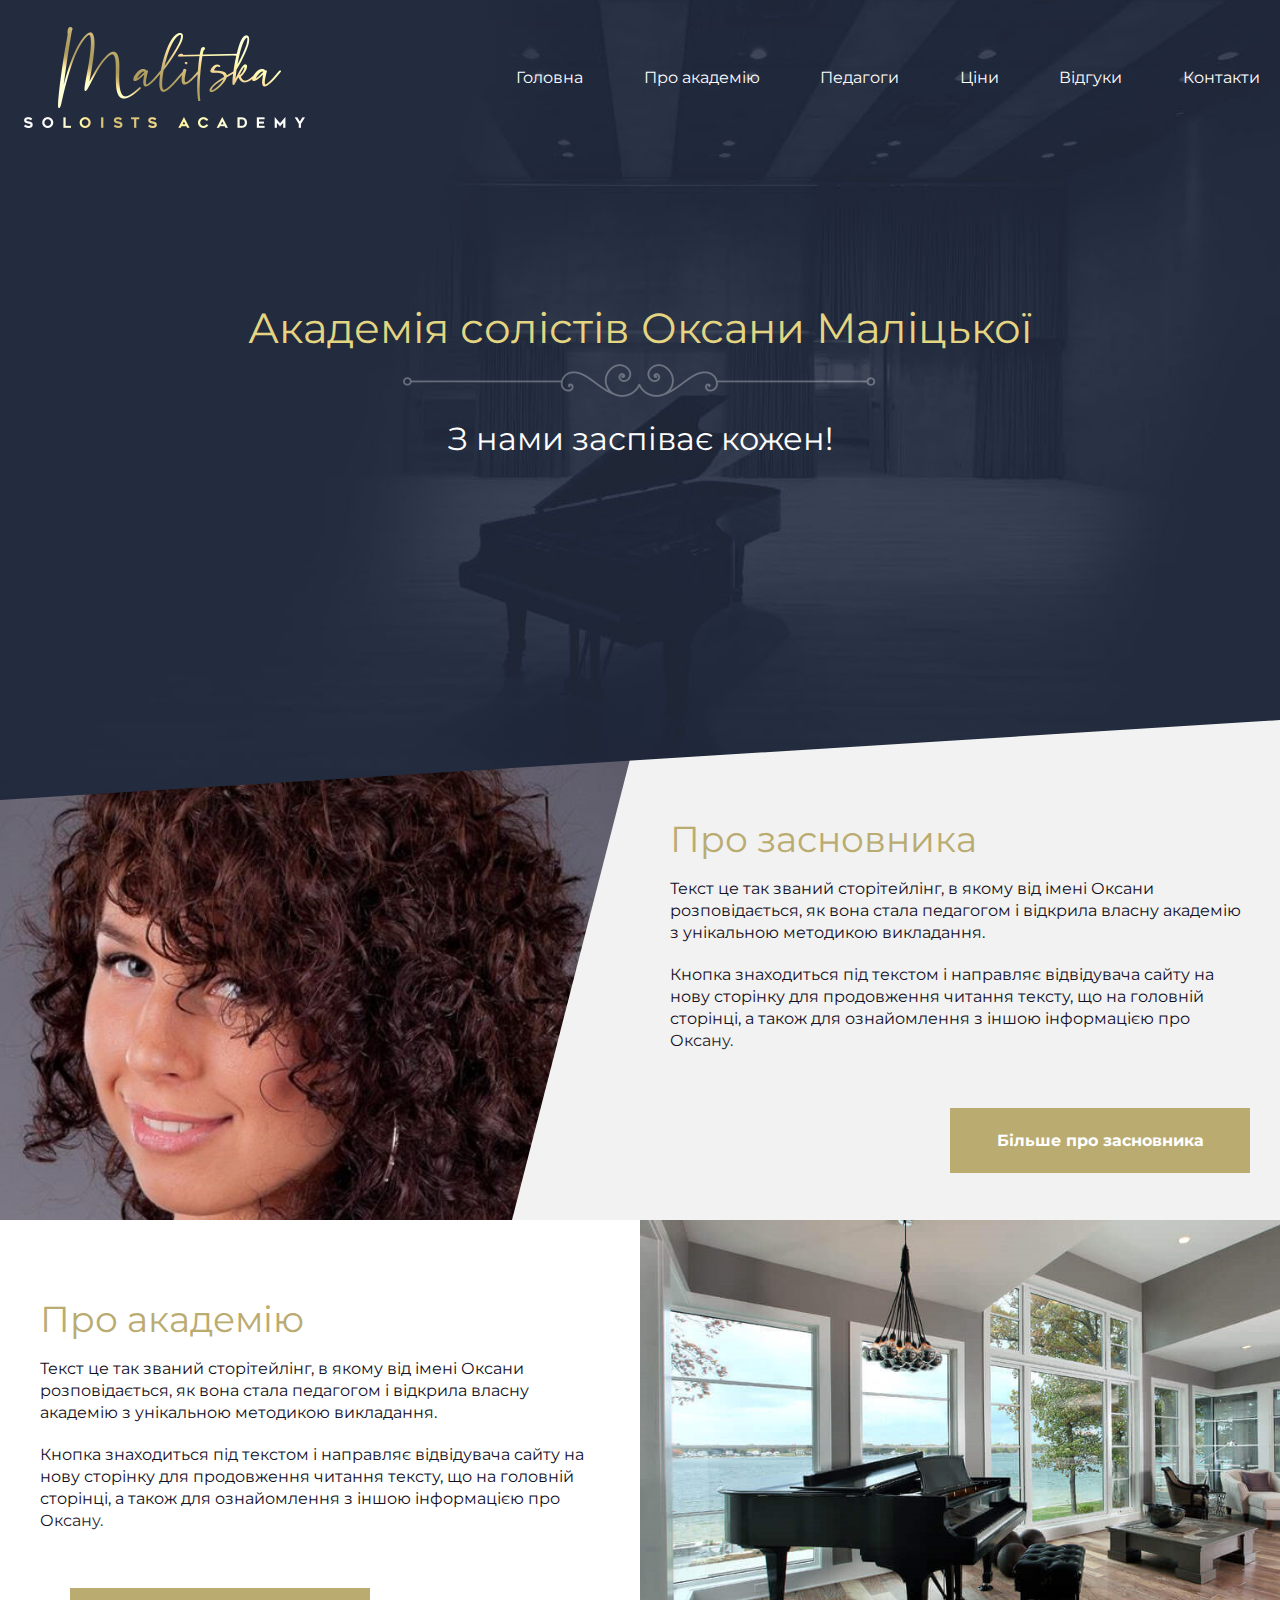
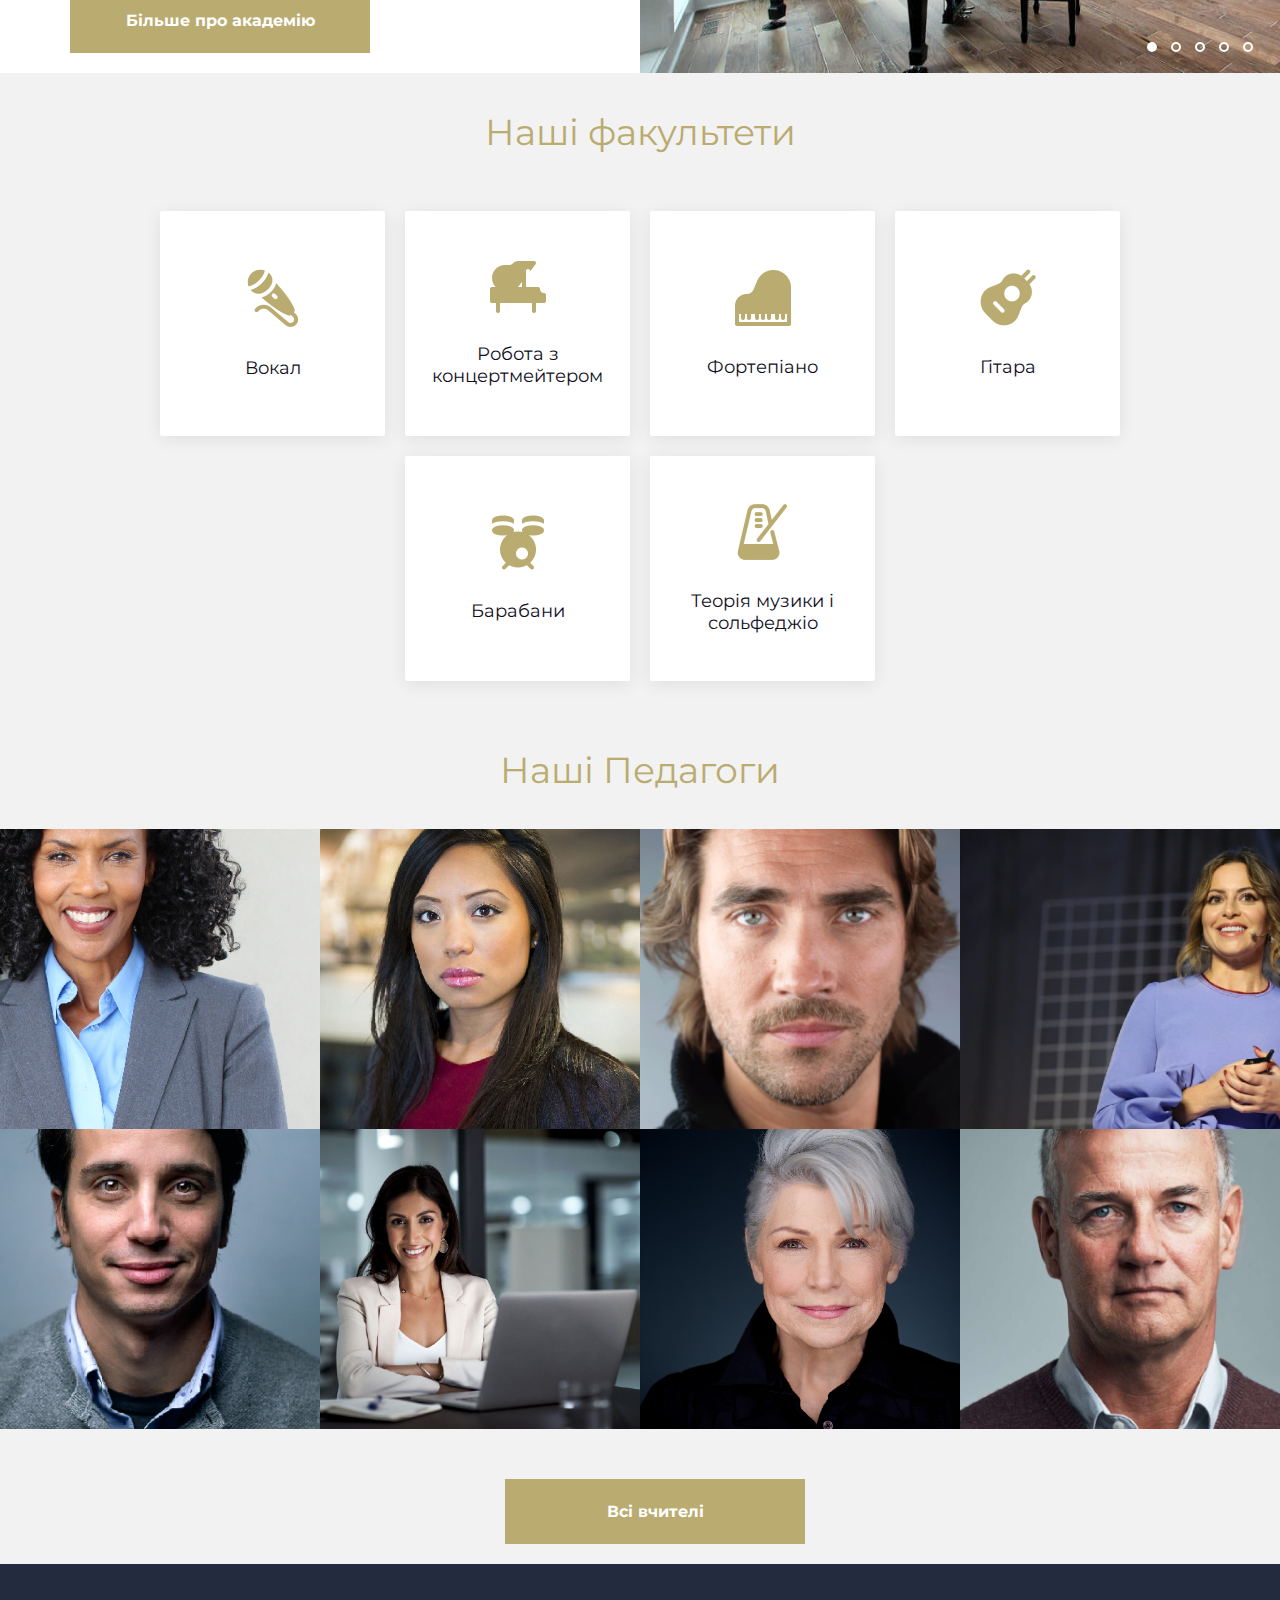
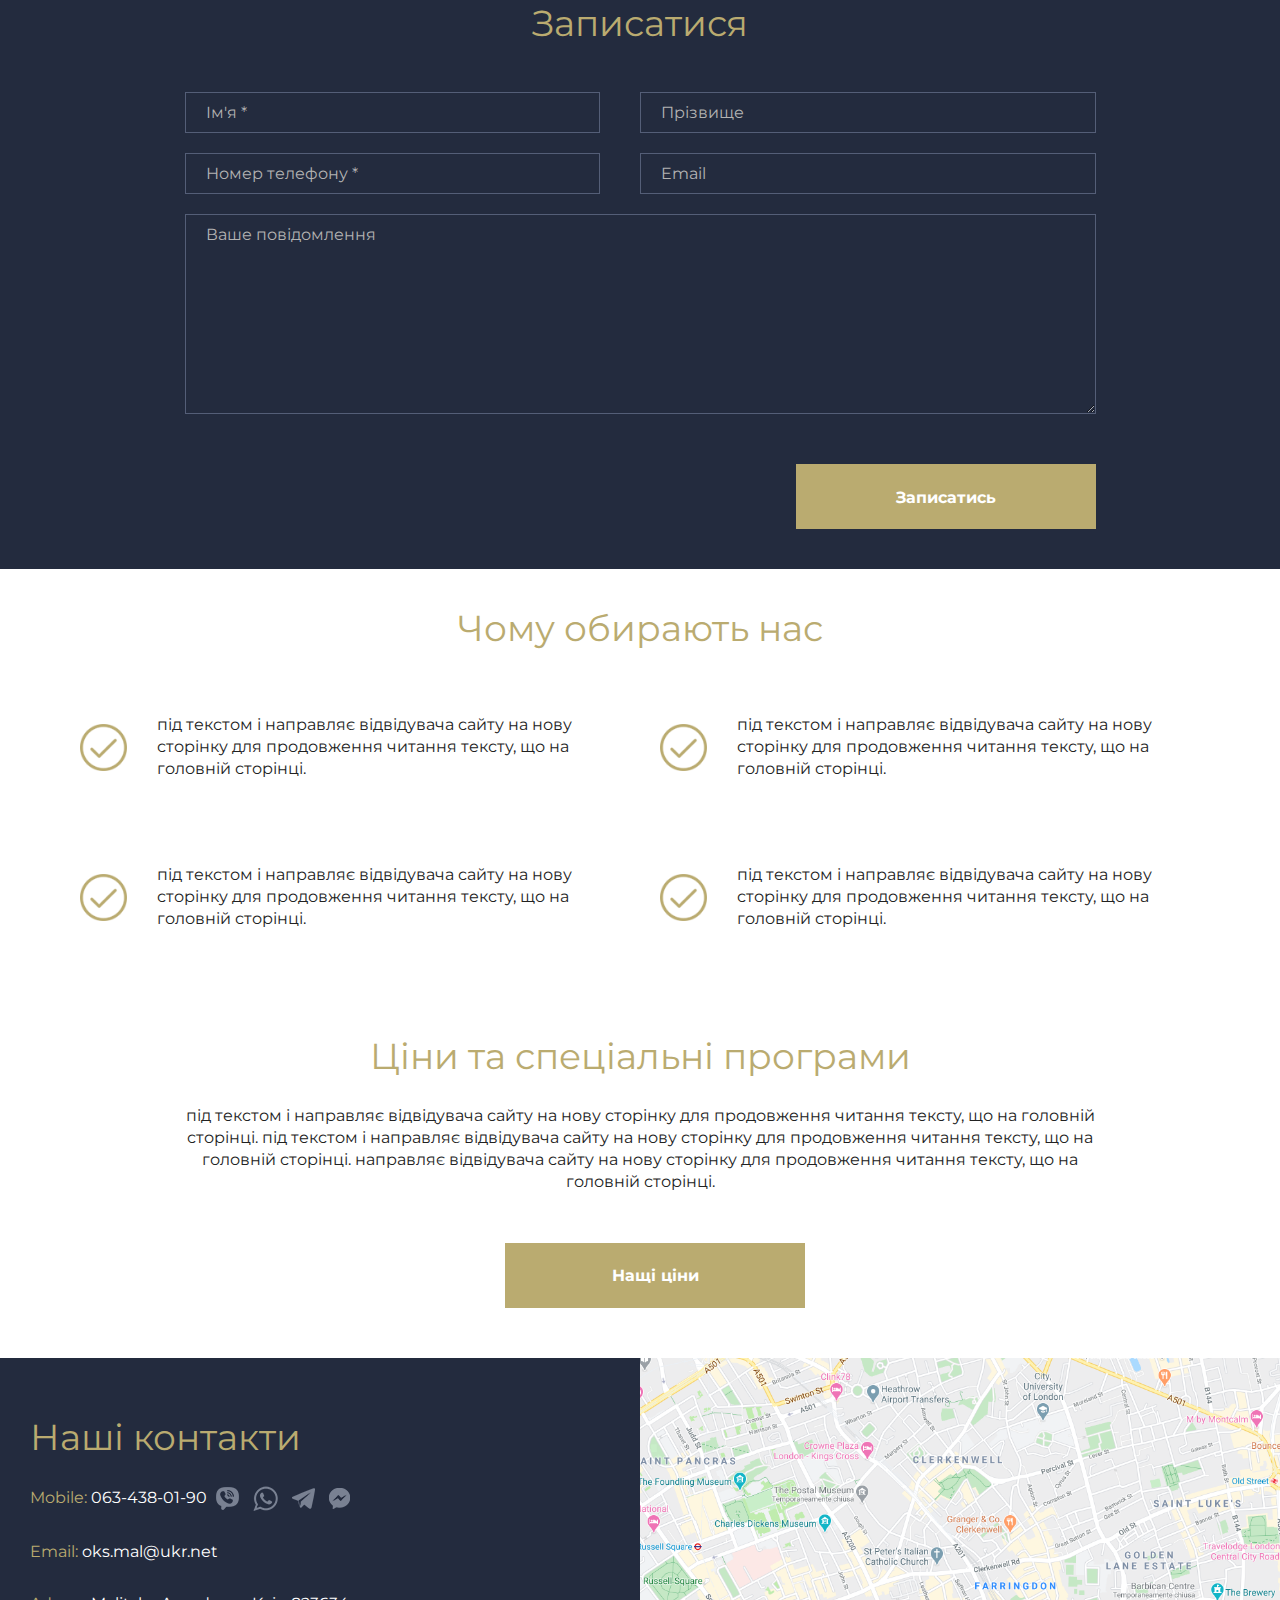
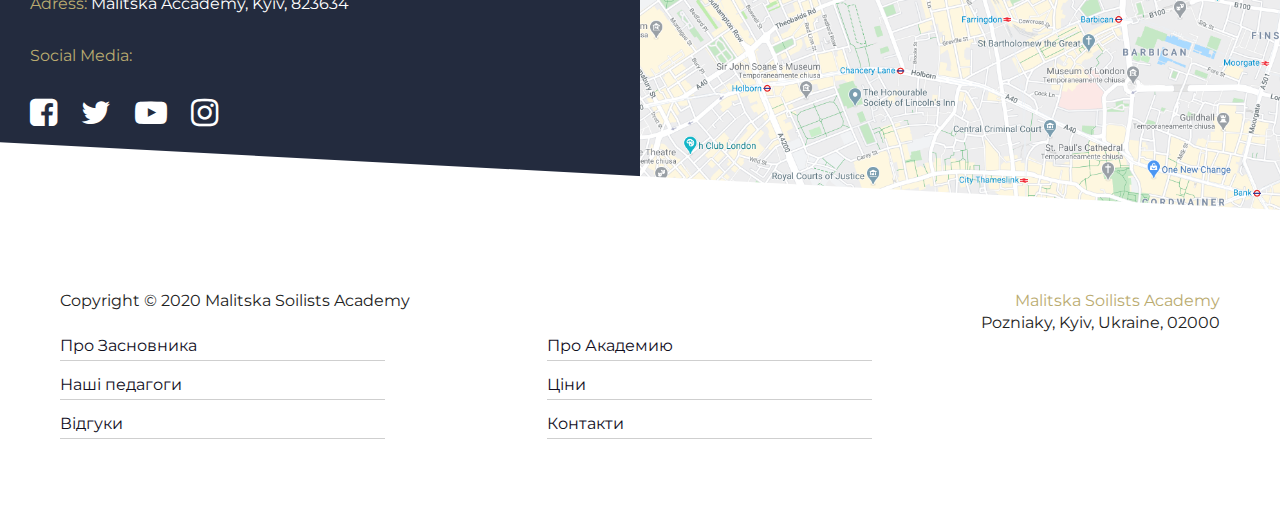
==== commit 37449c65: "fix bugs for wordpress" ====
--- a/index.html
+++ b/index.html
@@ -36,7 +36,7 @@
     </div>
     <div class="container">
         <h1 class="header__title">Академія солістів Оксани Маліцької</h1>
-        <div class="header__icon"><img src="img/header-title.png" alt=""></div>
+        <div class="header__icon"></div>
         <div class="header__slogan">З нами заспіває кожен!</div>
     </div>
     <!--<div class="chevron-down"><a href=""><img src="img/chevron-down.png" alt=""></a></div>-->
@@ -64,7 +64,7 @@
     <section class="about-academy">
         <div class="about-academy__description">
             <h2 class="section-title">Про академію</h2>
-            <div class="section-text">
+            <div class="section-text section-text--background-white">
                 <p>
                     Текст це так званий сторітейлінг, в якому від імені Оксани розповідається,
                     як вона стала педагогом і відкрила власну академію з унікальною
@@ -251,33 +251,19 @@
     <section class="feedback-container">
         <div class="container container--middle">
             <h2 class="section-title section-title--aling-center">Записатися</h2>
-            <!--<p>-->
-                <!--Текст це так званий сторітейлінг, в якому від імені Оксани розповідається,-->
-                <!--як вона стала педагогом і відкрила власну академію з унікальною-->
-                <!--методикою викладання.-->
-            <!--</p>-->
-            <!--<p>-->
-                <!--Кнопка знаходиться під текстом і направляє відвідувача сайту на нову сторінку для продовження читання тексту, що на головній сторінці, а також для ознайомлення з іншою інформацією про Оксану.-->
-            <!--</p>-->
-            <form class="feedback-form">
+            <form class="feedback-form" action="" method="post">
                 <div class="feedback-form__row">
-                    <input type="text" class="feedback-form__input" placeholder="Ім'я">
+                    <input type="text" name="name" class="feedback-form__input" required placeholder="Ім'я *">
                 </div>
                 <div class="feedback-form__row">
-                    <input type="text" class="feedback-form__input" placeholder="Прізвище">
+                    <input type="text" name="secondName" class="feedback-form__input" placeholder="Прізвище">
                 </div>
                 <div class="feedback-form__row">
-                    <input type="text" class="feedback-form__input" placeholder="Номер телефону">
+                    <input type="text" name="phone" class="feedback-form__input" required placeholder="Номер телефону *">
                 </div>
                 <div class="feedback-form__row">
-                    <input type="text" class="feedback-form__input" placeholder="Email">
-                </div>
-                <!--<div class="feedback-form__row">-->
-                    <!--<input type="text" class="feedback-form__input" placeholder="Адреса">-->
-                <!--</div>-->
-                <!--<div class="feedback-form__row">-->
-                    <!--<input type="text" class="feedback-form__input" placeholder="Як ви дізналися про нас">-->
-                <!--</div>-->
+                    <input type="text" name="email" class="feedback-form__input" placeholder="Email">
+                </div>
                 <div class="feedback-form__row feedback-form__row--full-width">
                     <textarea name="message" class="feedback-form__textares" placeholder="Ваше повідомлення"></textarea>
                 </div>
@@ -293,7 +279,6 @@
             <div class="advanteges-list">
                 <div class="advanteges-list__item">
                     <div class="advanteges-list__icon">
-                        <img src="img/icons/choose-icon.png" alt="">
                     </div>
                     <div class="advanteges-list__text">
                         під текстом і направляє відвідувача сайту на нову сторінку для продовження читання тексту, що на головній сторінці.
@@ -301,7 +286,6 @@
                 </div>
                 <div class="advanteges-list__item">
                     <div class="advanteges-list__icon">
-                        <img src="img/icons/choose-icon.png" alt="">
                     </div>
                     <div class="advanteges-list__text">
                         під текстом і направляє відвідувача сайту на нову сторінку для продовження читання тексту, що на головній сторінці.
@@ -309,7 +293,6 @@
                 </div>
                 <div class="advanteges-list__item">
                     <div class="advanteges-list__icon">
-                        <img src="img/icons/choose-icon.png" alt="">
                     </div>
                     <div class="advanteges-list__text">
                         під текстом і направляє відвідувача сайту на нову сторінку для продовження читання тексту, що на головній сторінці.
@@ -317,7 +300,6 @@
                 </div>
                 <div class="advanteges-list__item">
                     <div class="advanteges-list__icon">
-                        <img src="img/icons/choose-icon.png" alt="">
                     </div>
                     <div class="advanteges-list__text">
                         під текстом і направляє відвідувача сайту на нову сторінку для продовження читання тексту, що на головній сторінці.
@@ -326,95 +308,95 @@
             </div>
         </div>
     </section>
-    <section class="feedbacks">
-        <h2 class="section-title section-title--aling-center">Відгуки</h2>
-        <div class="feedbacks-slider">
-            <div class="feedbacks-slider__item">
-                <img src="img/teachers/teacher1.png" alt="" class="feedbacks-slider__photo">
-                <div class="feedback-text">
-                    <p>Education affection consulted by
-                        attending he therefore on.
-                    </p>
-                    <p>
-                        On it differed repeated wandered required in. Then girl neat why yet knew rose spot.
-                    </p>
-                </div>
-                <div class="feedback-author">
-                    James Brown
-                </div>
-            </div>
-            <div class="feedbacks-slider__item">
-                <img src="img/teachers/teaher2.png" alt="" class="feedbacks-slider__photo">
-                <div class="feedback-text">
-                    <p>Education affection consulted by
-                        attending he therefore on.
-                    </p>
-                    <p>
-                        On it differed repeated wandered required in. Then girl neat why yet knew rose spot.
-                    </p>
-                </div>
-                <div class="feedback-author">
-                    James Brown
-                </div>
-            </div>
-            <div class="feedbacks-slider__item">
-                <img src="img/teachers/teacher3.png" alt="" class="feedbacks-slider__photo">
-                <div class="feedback-text">
-                    <p>Education affection consulted by
-                        attending he therefore on.
-                    </p>
-                    <p>
-                        On it differed repeated wandered required in. Then girl neat why yet knew rose spot.
-                    </p>
-                </div>
-                <div class="feedback-author">
-                    James Brown
-                </div>
-            </div>
-            <div class="feedbacks-slider__item">
-                <img src="img/teachers/teacher4.png" alt="" class="feedbacks-slider__photo">
-                <div class="feedback-text">
-                    <p>Education affection consulted by
-                        attending he therefore on.
-                    </p>
-                    <p>
-                        On it differed repeated wandered required in. Then girl neat why yet knew rose spot.
-                    </p>
-                </div>
-                <div class="feedback-author">
-                    James Brown
-                </div>
-            </div>
-            <div class="feedbacks-slider__item">
-                <img src="img/teachers/teacher5.png" alt="" class="feedbacks-slider__photo">
-                <div class="feedback-text">
-                    <p>Education affection consulted by
-                        attending he therefore on.
-                    </p>
-                    <p>
-                        On it differed repeated wandered required in. Then girl neat why yet knew rose spot.
-                    </p>
-                </div>
-                <div class="feedback-author">
-                    James Brown
-                </div>
-            </div>
-            <div class="feedbacks-slider__item">
-                <img src="img/teachers/teacher6.png" alt="" class="feedbacks-slider__photo">
-                <div class="feedback-text">
-                    <p>Education affection consulted by
-                        attending he therefore on.
-                    </p>
-                    <p>
-                        On it differed repeated wandered required in. Then girl neat why yet knew rose spot.
-                    </p>
-                </div>
-                <div class="feedback-author">
-                    James Brown
-                </div>
-            </div>
-        </div>
-    </section>
+    <!--<section class="feedbacks">-->
+        <!--<h2 class="section-title section-title&#45;&#45;aling-center">Відгуки</h2>-->
+        <!--<div class="feedbacks-slider">-->
+            <!--<div class="feedbacks-slider__item">-->
+                <!--<img src="img/teachers/teacher1.png" alt="" class="feedbacks-slider__photo">-->
+                <!--<div class="feedback-text">-->
+                    <!--<p>Education affection consulted by-->
+                        <!--attending he therefore on.-->
+                    <!--</p>-->
+                    <!--<p>-->
+                        <!--On it differed repeated wandered required in. Then girl neat why yet knew rose spot.-->
+                    <!--</p>-->
+                <!--</div>-->
+                <!--<div class="feedback-author">-->
+                    <!--James Brown-->
+                <!--</div>-->
+            <!--</div>-->
+            <!--<div class="feedbacks-slider__item">-->
+                <!--<img src="img/teachers/teaher2.png" alt="" class="feedbacks-slider__photo">-->
+                <!--<div class="feedback-text">-->
+                    <!--<p>Education affection consulted by-->
+                        <!--attending he therefore on.-->
+                    <!--</p>-->
+                    <!--<p>-->
+                        <!--On it differed repeated wandered required in. Then girl neat why yet knew rose spot.-->
+                    <!--</p>-->
+                <!--</div>-->
+                <!--<div class="feedback-author">-->
+                    <!--James Brown-->
+                <!--</div>-->
+            <!--</div>-->
+            <!--<div class="feedbacks-slider__item">-->
+                <!--<img src="img/teachers/teacher3.png" alt="" class="feedbacks-slider__photo">-->
+                <!--<div class="feedback-text">-->
+                    <!--<p>Education affection consulted by-->
+                        <!--attending he therefore on.-->
+                    <!--</p>-->
+                    <!--<p>-->
+                        <!--On it differed repeated wandered required in. Then girl neat why yet knew rose spot.-->
+                    <!--</p>-->
+                <!--</div>-->
+                <!--<div class="feedback-author">-->
+                    <!--James Brown-->
+                <!--</div>-->
+            <!--</div>-->
+            <!--<div class="feedbacks-slider__item">-->
+                <!--<img src="img/teachers/teacher4.png" alt="" class="feedbacks-slider__photo">-->
+                <!--<div class="feedback-text">-->
+                    <!--<p>Education affection consulted by-->
+                        <!--attending he therefore on.-->
+                    <!--</p>-->
+                    <!--<p>-->
+                        <!--On it differed repeated wandered required in. Then girl neat why yet knew rose spot.-->
+                    <!--</p>-->
+                <!--</div>-->
+                <!--<div class="feedback-author">-->
+                    <!--James Brown-->
+                <!--</div>-->
+            <!--</div>-->
+            <!--<div class="feedbacks-slider__item">-->
+                <!--<img src="img/teachers/teacher5.png" alt="" class="feedbacks-slider__photo">-->
+                <!--<div class="feedback-text">-->
+                    <!--<p>Education affection consulted by-->
+                        <!--attending he therefore on.-->
+                    <!--</p>-->
+                    <!--<p>-->
+                        <!--On it differed repeated wandered required in. Then girl neat why yet knew rose spot.-->
+                    <!--</p>-->
+                <!--</div>-->
+                <!--<div class="feedback-author">-->
+                    <!--James Brown-->
+                <!--</div>-->
+            <!--</div>-->
+            <!--<div class="feedbacks-slider__item">-->
+                <!--<img src="img/teachers/teacher6.png" alt="" class="feedbacks-slider__photo">-->
+                <!--<div class="feedback-text">-->
+                    <!--<p>Education affection consulted by-->
+                        <!--attending he therefore on.-->
+                    <!--</p>-->
+                    <!--<p>-->
+                        <!--On it differed repeated wandered required in. Then girl neat why yet knew rose spot.-->
+                    <!--</p>-->
+                <!--</div>-->
+                <!--<div class="feedback-author">-->
+                    <!--James Brown-->
+                <!--</div>-->
+            <!--</div>-->
+        <!--</div>-->
+    <!--</section>-->
     <section class="prices">
         <div class="container container--middle">
             <h2 class="section-title section-title--aling-center">Ціни та спеціальні програми</h2>
--- a/css/style.css
+++ b/css/style.css
@@ -83,8 +83,13 @@
 }
 
 .header .header__icon {
-    text-align: center;
-    margin-top: 20px;
+    width: 50%;
+    height: 40px;
+    margin: 10px auto 0;
+    background-image: url("../img/header-title.png");
+    background-size: contain;
+    background-repeat: no-repeat;
+    background-position: center;
 }
 
 .header .header__slogan {
@@ -156,9 +161,41 @@
     margin-top: 0;
 }
 
+.section-text {
+    height: 200px;
+    overflow-y: hidden;
+    position: relative;
+}
+
+.section-text--max-height {
+    height: auto;
+}
+
+.section-text--full-height {
+    height: auto;
+}
+
 .section-text p {
     margin-top: 20px;
     color: rgb(17, 14, 30);
+}
+
+.section-text::after {
+    content: '';
+    position: absolute;
+    right: 0;
+    bottom: 0;
+    width: 100%;
+    height: 20px;
+    background-image: linear-gradient(to right, rgba(242,242,242,0), rgba(242,242,242,1));
+}
+
+.section-text--background-white::after {
+    background-image: linear-gradient(to right, rgba(255,255,255,0), rgba(255,255,255,1));
+}
+
+.section-text--max-height::after {
+    content: unset;
 }
 
 .section-text--yellow {
@@ -251,28 +288,28 @@
     text-align: center;
 }
 
-.teachers {
+.teachers, .academy-gallery {
     padding: 30px 0 20px;
     background-color: #f2f2f2;
 }
 
-.teachers-list {
+.teachers-list, .academy-gallery-list {
     display: flex;
     flex-wrap: wrap;
     margin-top: 40px;
 }
 
-.teachers-list .teachers-list__item {
+.teachers-list .teachers-list__item, .academy-gallery-list .academy-gallery-list__item {
     width: 25%;
 }
 
-.teachers-list .teachers-list__link {
+.teachers-list .teachers-list__link, .academy-gallery-list .academy-gallery-list__link {
     position: relative;
     display: block;
     overflow: hidden;
 }
 
-.teachers-list .teachers-list__icon {
+.teachers-list .teachers-list__icon, .academy-gallery-list .academy-gallery-list__icon {
     width: 100%;
     height: 300px;
     object-fit: cover;
@@ -357,12 +394,11 @@
     box-sizing: border-box;
     font-family: 'Montserrat', sans-serif;
     font-family: 'Montserrat', sans-serif;
-    font-size: 16px;
-    font-weight: bold;
+    font-size: 16px
 }
 
 .feedback-form .feedback-form__input::placeholder,  .feedback-form .feedback-form__textares::placeholder {
-    color: #fff;
+    color: #b3b3b3;
     font-family: 'Montserrat', sans-serif;
     font-size: 16px;
     font-weight: normal;
@@ -408,6 +444,12 @@
 }
 
 .advanteges-list .advanteges-list__icon {
+    width: 100px;
+    height: 100px;
+    background-size: contain;
+    background-position: center;
+    background-repeat: no-repeat;
+    background-image: url("../img/icons/choose-icon.png");
     margin-right: 30px;
 }
 
@@ -465,7 +507,6 @@
     bottom: 0;
     width: 100%;
     height: 20px;
-//background-color: #fff;
     background-image: linear-gradient(to right, rgba(255,255,255,0), rgba(255,255,255,1));
 }
 
@@ -508,6 +549,11 @@
 
 .map {
     width: 50%;
+    overflow: hidden;
+}
+
+.map p {
+    height: 100%;
 }
 
 .map .map__img {
@@ -709,9 +755,10 @@
 
     .about-academy .about-academy__gallery {
         width: 100%;
-    }
-
-    .teachers-list .teachers-list__item {
+        height: 400px;
+    }
+
+    .teachers-list .teachers-list__item, .academy-gallery-list .academy-gallery-list__item {
         width: 50%;
     }
 
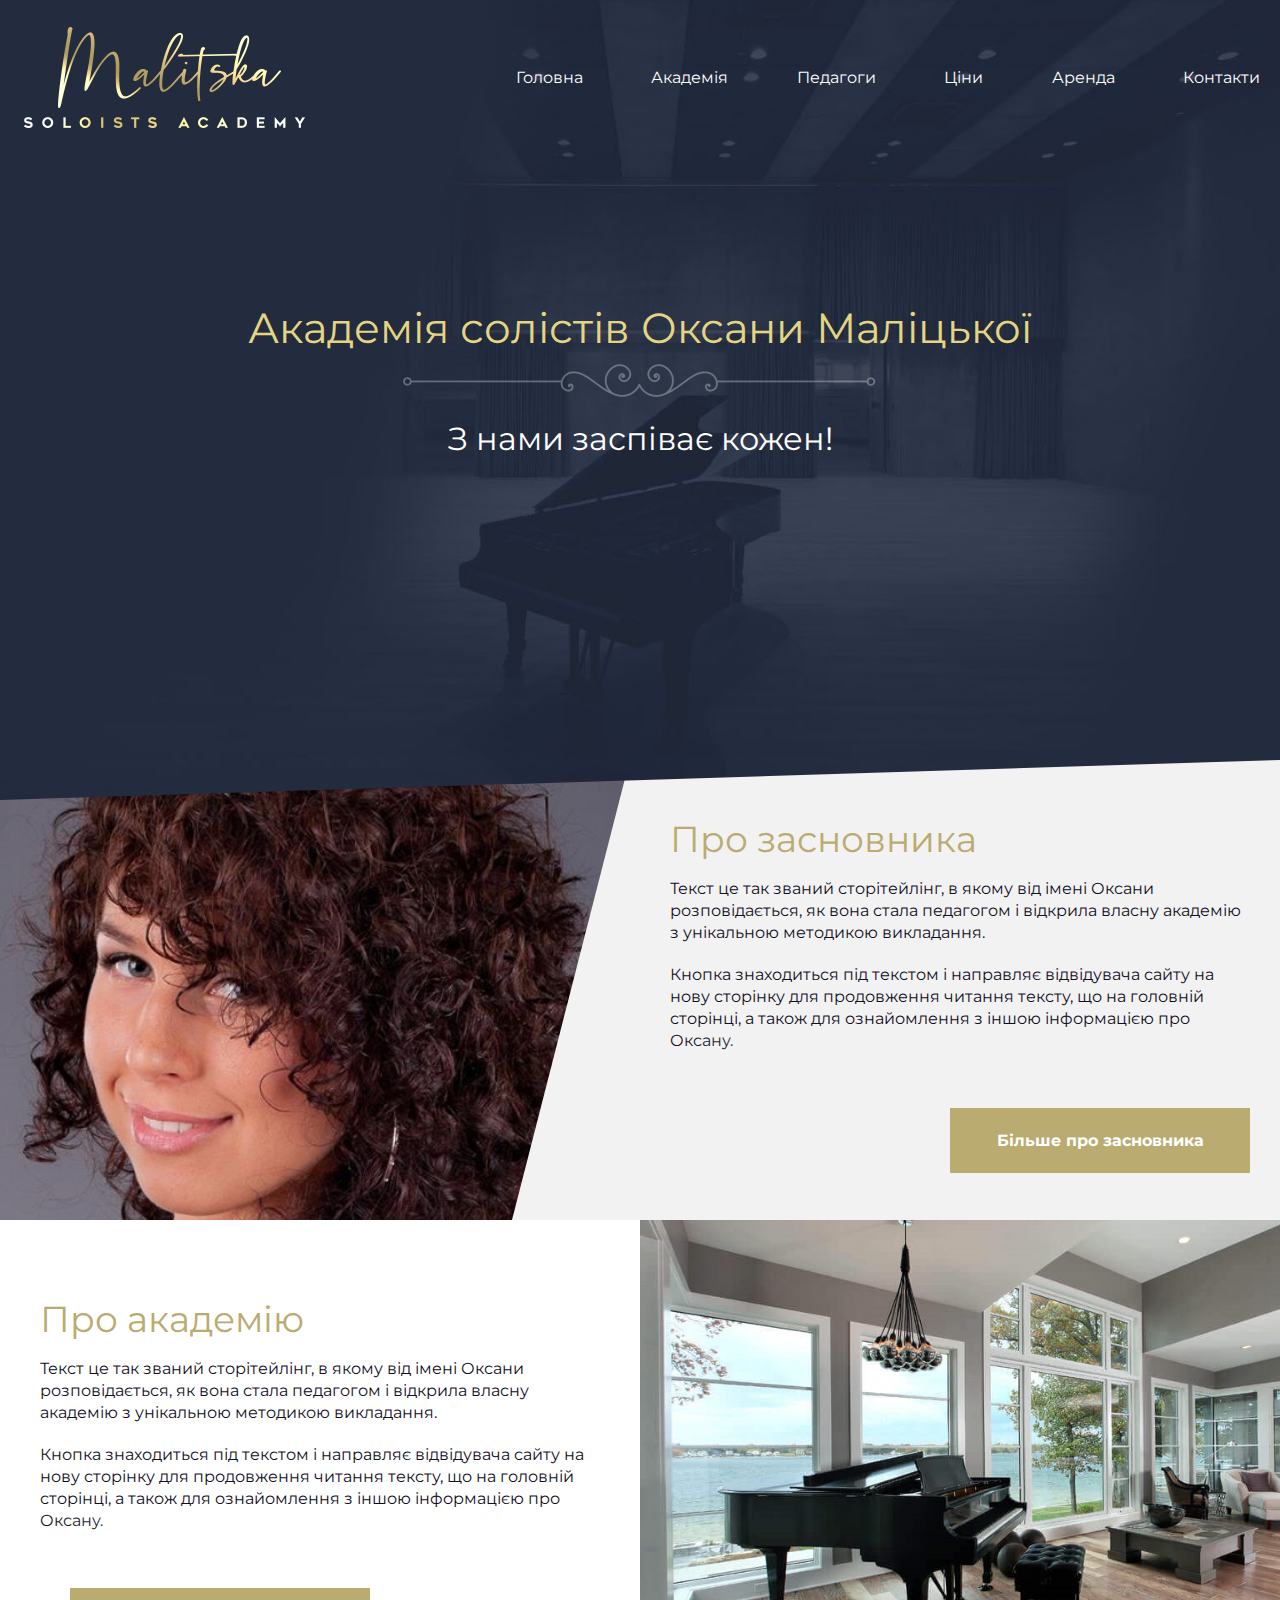
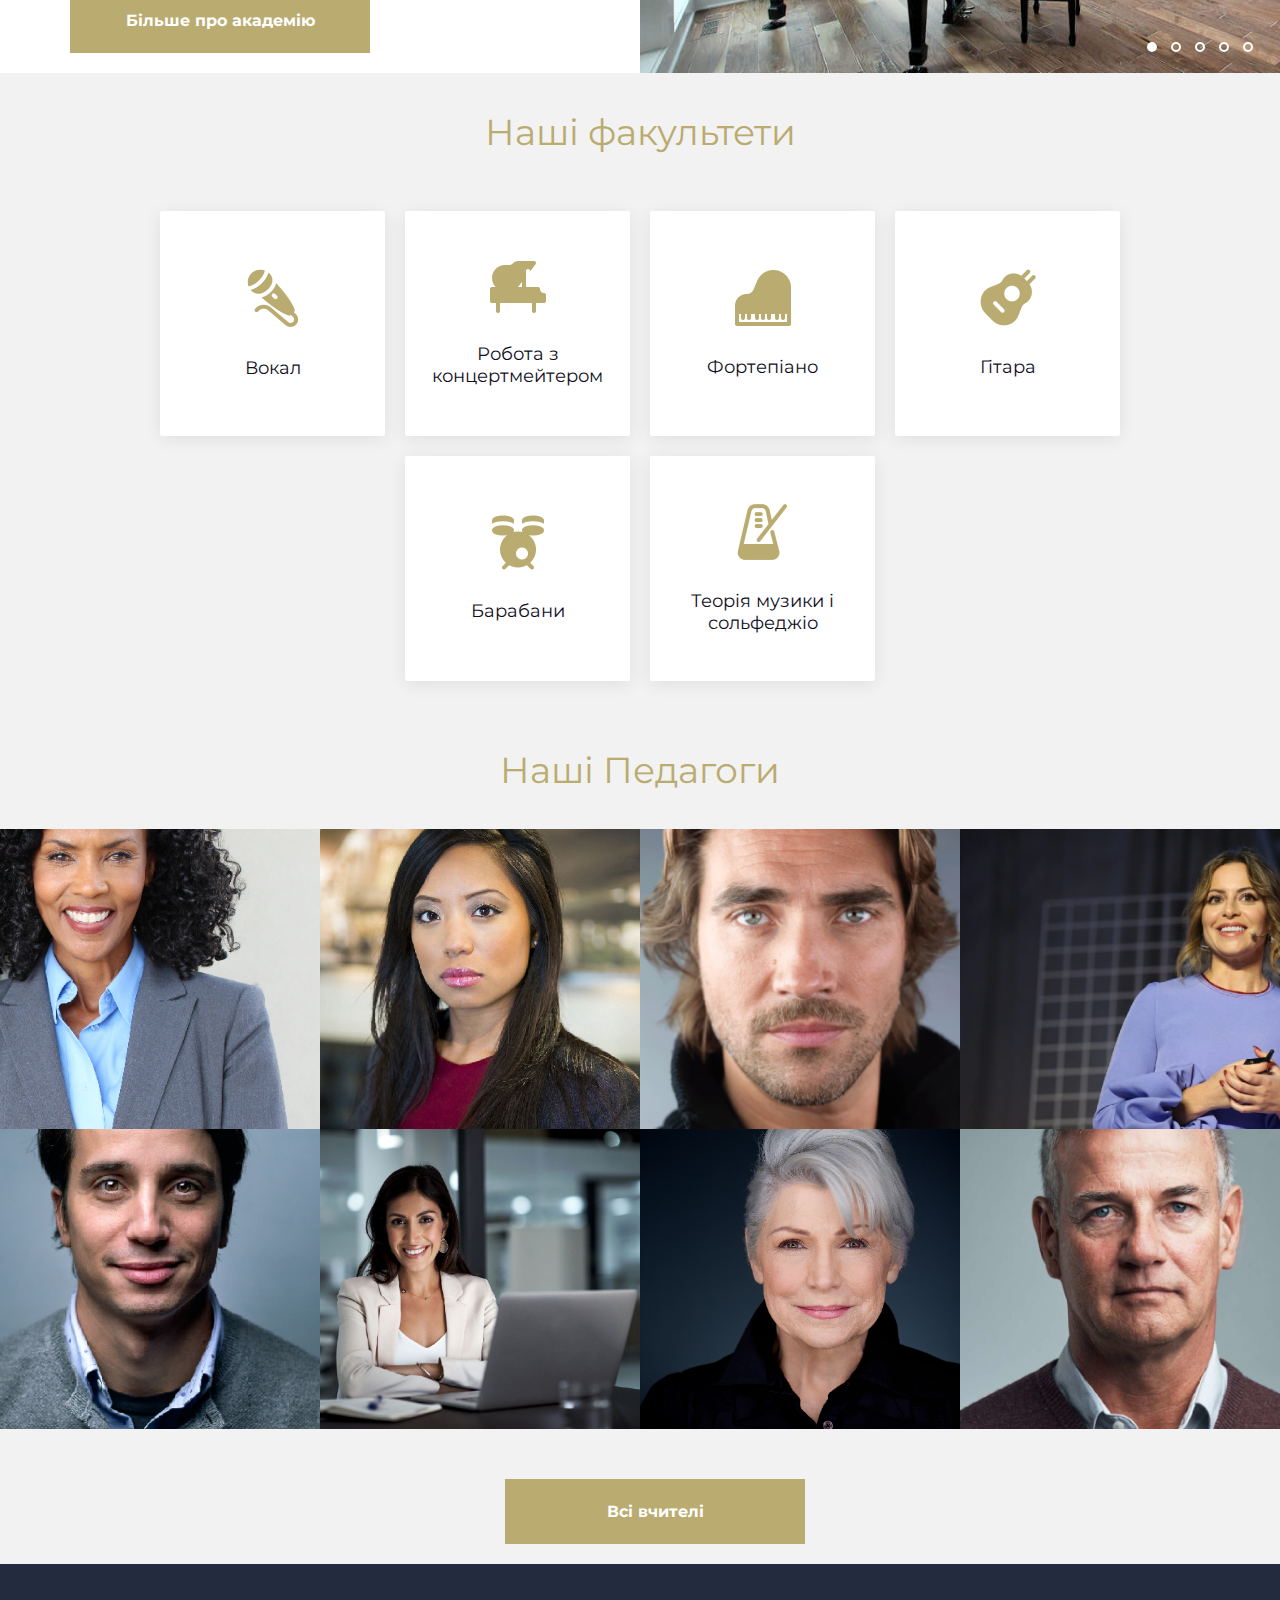
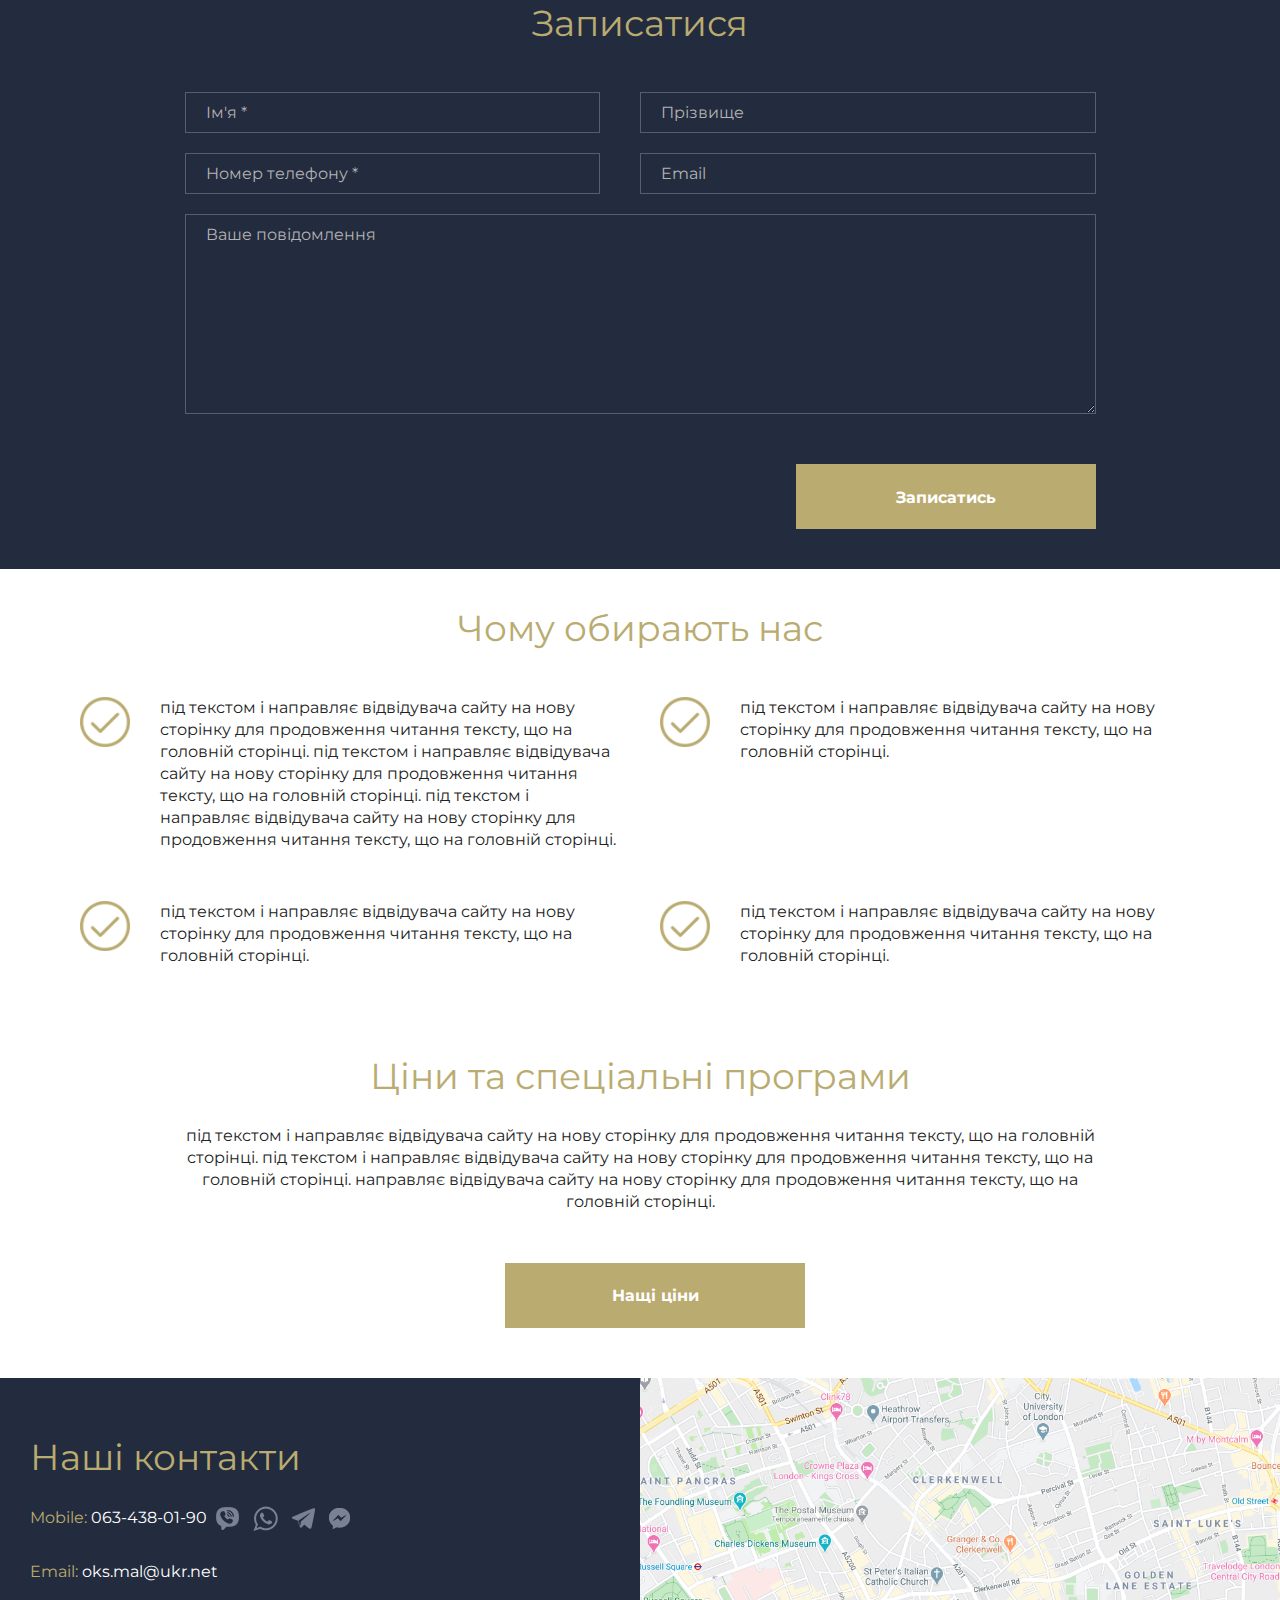
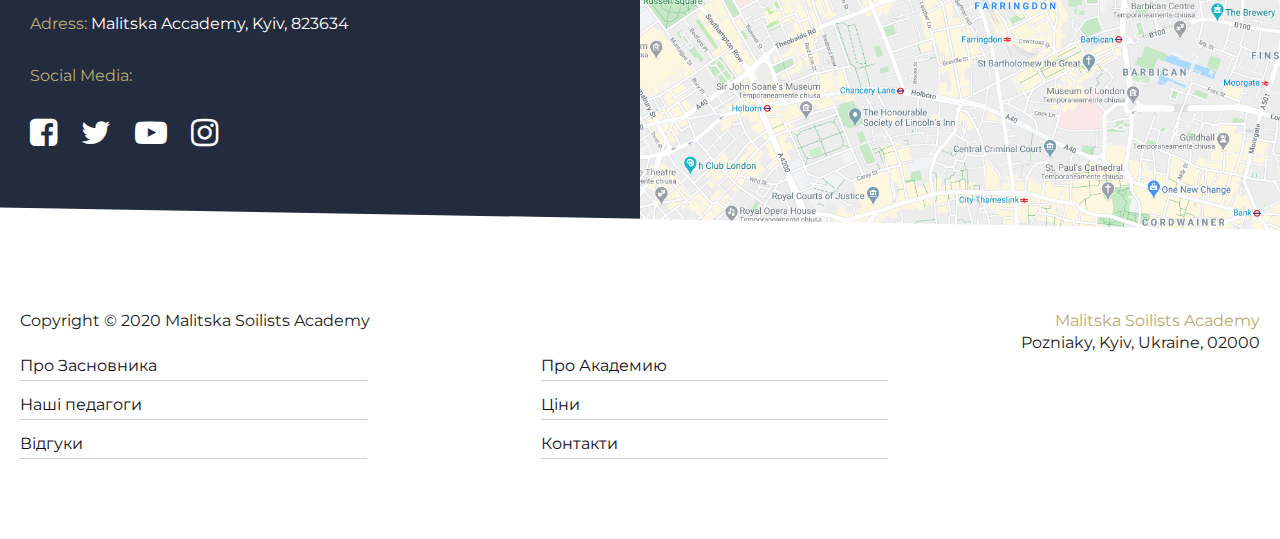
==== commit 479309ff: "add new pages" ====
--- a/index.html
+++ b/index.html
@@ -26,10 +26,10 @@
             <span class="close"></span>
             <ul class="navigation">
                 <li class="navigation__item"><a href="./" class="navigation__link">Головна</a></li>
-                <li class="navigation__item"><a href="./about-academy.html" class="navigation__link">Про академію</a></li>
+                <li class="navigation__item"><a href="./about-academy.html" class="navigation__link">Академія</a></li>
                 <li class="navigation__item"><a href="./teachers.html" class="navigation__link">Педагоги</a></li>
                 <li class="navigation__item"><a href="./prices.html" class="navigation__link">Ціни</a></li>
-                <li class="navigation__item"><a href="./feedbacks.html" class="navigation__link">Відгуки</a></li>
+                <li class="navigation__item"><a href="./rent.html" class="navigation__link">Аренда</a></li>
                 <li class="navigation__item"><a href="./contacts.html" class="navigation__link">Контакти</a></li>
             </ul>
         </nav>
@@ -249,11 +249,19 @@
         </div>
     </section>
     <section class="feedback-container">
+        <div class="modal-form">
+            <div class="modal-form__container">
+                <span class="close-modal"></span>
+                <div class="modal-form__text">
+                    Дякуемо за вашу заявку, ми звяжемося з вами найближчым часом
+                </div>
+            </div>
+        </div>
         <div class="container container--middle">
             <h2 class="section-title section-title--aling-center">Записатися</h2>
             <form class="feedback-form" action="" method="post">
                 <div class="feedback-form__row">
-                    <input type="text" name="name" class="feedback-form__input" required placeholder="Ім'я *">
+                    <input type="text" name="name" class="feedback-form__input" required autocomplete="off" placeholder="Ім'я *">
                 </div>
                 <div class="feedback-form__row">
                     <input type="text" name="secondName" class="feedback-form__input" placeholder="Прізвище">
@@ -281,6 +289,8 @@
                     <div class="advanteges-list__icon">
                     </div>
                     <div class="advanteges-list__text">
+                        під текстом і направляє відвідувача сайту на нову сторінку для продовження читання тексту, що на головній сторінці.
+                        під текстом і направляє відвідувача сайту на нову сторінку для продовження читання тексту, що на головній сторінці.
                         під текстом і направляє відвідувача сайту на нову сторінку для продовження читання тексту, що на головній сторінці.
                     </div>
                 </div>
@@ -435,7 +445,7 @@
         </div>
     </section>
 </main>
-<footer class="footer container">
+<footer class="footer">
         <div class="footer-menu-container">
             <div>Copyright © 2020 Malitska Soilists Academy</div>
             <ul class="footer-menu">
@@ -455,6 +465,7 @@
 <script src="js/simple-slider.js"></script>
 <script type="text/javascript" src="//code.jquery.com/jquery-1.11.0.min.js"></script>
 <script type="text/javascript" src="//code.jquery.com/jquery-migrate-1.2.1.min.js"></script>
+<script src="js/jquery.touchSwipe.min.js"></script>
 <script type="text/javascript" src="slick/slick.min.js"></script>
 <script src="js/script.js"></script>
 </body>
--- a/css/style.css
+++ b/css/style.css
@@ -7,6 +7,10 @@
     line-height: 22px;
 }
 
+.body-overflof-hidden {
+    overflow: hidden;
+}
+
 .header {
     position: relative;
     z-index: 3;
@@ -16,8 +20,13 @@
     background-position: center;
     background-size: cover;
     background-repeat: no-repeat;
-    -webkit-clip-path: polygon(0 0, 100% 0, 100% 90%, 0 100%);
-    clip-path: polygon(0 0, 100% 0, 100% 90%, 0 100%);
+    -webkit-clip-path: polygon(0 0, 100% 0, 100% 95%, 0 100%);
+    clip-path: polygon(0 0, 100% 0, 100% 95%, 0 100%);
+}
+
+.header--clip-path-none {
+    -webkit-clip-path: unset;
+    clip-path: unset;
 }
 
 .container {
@@ -175,7 +184,7 @@
     height: auto;
 }
 
-.section-text p {
+.section-text p, .about-founder__text p {
     margin-top: 20px;
     color: rgb(17, 14, 30);
 }
@@ -351,6 +360,7 @@
 }
 
 .feedback-container {
+    position: relative;
     padding: 40px 0;
     background-color: rgb(35, 43, 62);
 
@@ -435,7 +445,7 @@
 
 .advanteges-list .advanteges-list__item {
     display: flex;
-    align-items: center;
+    align-items: flex-start;
     justify-content: space-between;
     width: 50%;
     margin-top: 50px;
@@ -444,8 +454,8 @@
 }
 
 .advanteges-list .advanteges-list__icon {
-    width: 100px;
-    height: 100px;
+    min-width: 50px;
+    min-height: 50px;
     background-size: contain;
     background-position: center;
     background-repeat: no-repeat;
@@ -531,8 +541,8 @@
 .contacts {
     display: flex;
     flex-wrap: wrap;
-    -webkit-clip-path: polygon(0 0, 100% 0, 100% 100%, 0 85%);
-    clip-path: polygon(0 0, 100% 0, 100% 100%, 0 85%);
+    -webkit-clip-path: polygon(0 0, 100% 0, 100% 100%, 0 95%);
+    clip-path: polygon(0 0, 100% 0, 100% 100%, 0 95%);
 }
 
 .contacts__icon {
@@ -580,7 +590,9 @@
 .footer {
     display: flex;
     justify-content: space-between;
-    padding-bottom: 20px;
+    box-sizing: border-box;
+    margin: 0 auto;
+    padding: 0 20px 20px;
 }
 
 .footer--margin-top {
@@ -667,6 +679,87 @@
     transform: rotate(-45deg);
 }
 
+.not-found {
+    height: 700px;
+    display: flex;
+    align-items: center;
+    justify-content: center;
+
+}
+
+.not-found .not-found__container {
+
+}
+
+.not-found .not-found__title {
+    color: rgb(186, 171, 112);
+    font-size: 48px;
+    font-weight: bold;
+    text-align: center;
+}
+
+.not-found .not-found__text {
+    margin-top: 40px;
+    color: rgb(186, 171, 112);
+    font-size: 36px;
+    font-weight: bold;
+    text-align: center;
+}
+
+.modal-form {
+    position: absolute;
+    z-index: 10;
+    top: 0;
+    left: 0;
+    bottom: 0;
+    right: 0;
+    display: none;
+    align-items: center;
+    justify-content: center;
+}
+
+.modal-form__container {
+    position: relative;
+    width: 300px;
+    height: 150px;
+    padding-top: 20px;
+    background-color: #ffffff;
+    color: rgb(35, 43, 62);
+    font-size: 18px;
+    font-weight: 600;
+    text-align: center;
+    display: flex;
+    align-items: center;
+    justify-content: center;
+}
+
+.close-modal {
+    position: absolute;
+    right: 10px;
+    top: 10px;
+    width: 32px;
+    height: 32px;
+    opacity: 0.5;
+    cursor: pointer;
+}
+.close-modal:hover {
+    opacity: 1;
+}
+.close-modal:before, .close-modal:after {
+    position: absolute;
+    left: 15px;
+    content: ' ';
+    height: 33px;
+    width: 3px;
+    background-color: rgb(186, 171, 112);
+}
+.close-modal:before {
+    transform: rotate(45deg);
+}
+.close-modal:after {
+    transform: rotate(-45deg);
+}
+
 @media (max-width: 991px) {
     .close {
         display: block;
@@ -724,6 +817,14 @@
 
 @media (max-width: 767px) {
 
+    .burger-toggler .burger-toggler__item {
+        width: 50px;
+    }
+
+    .burger-toggler .burger-toggler__item:nth-child(even) {
+        margin: 9px 0;
+    }
+
     .logo .logo__link img{
         width: 250px;
         height: 100px;
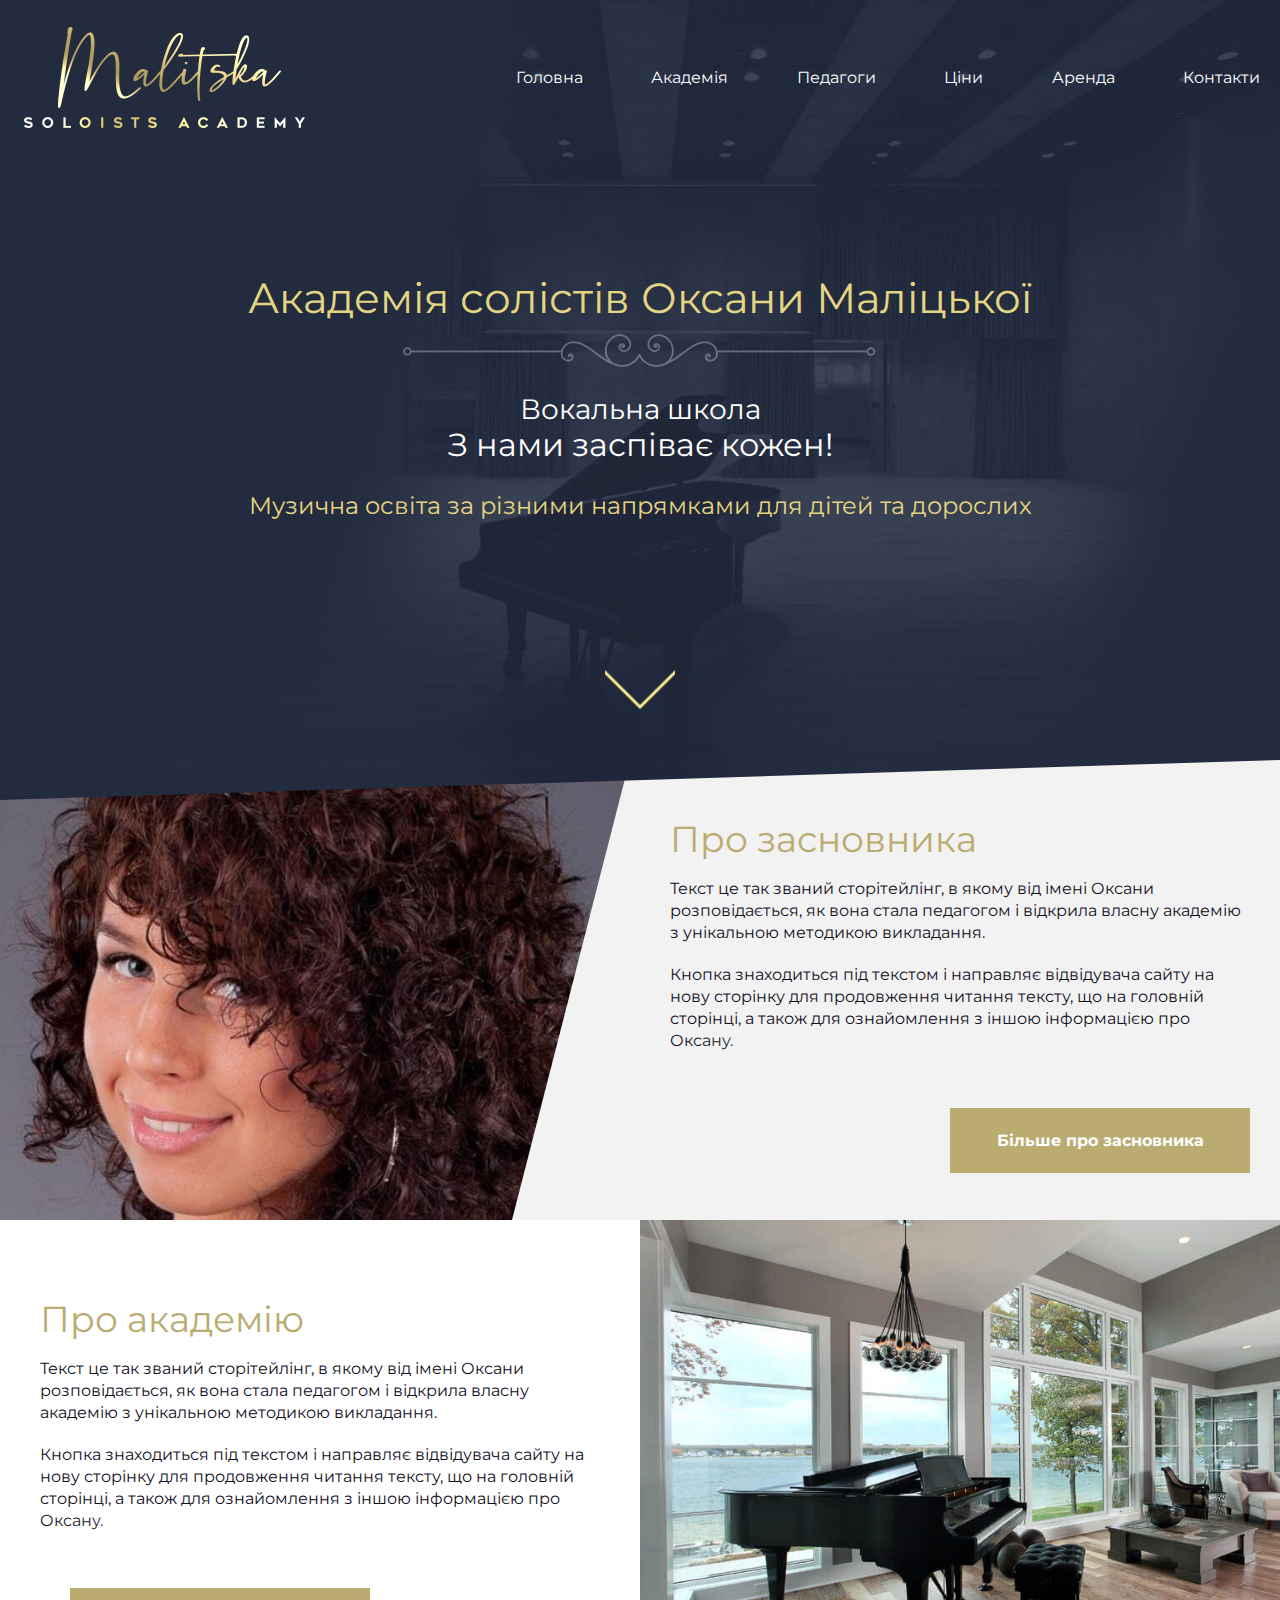
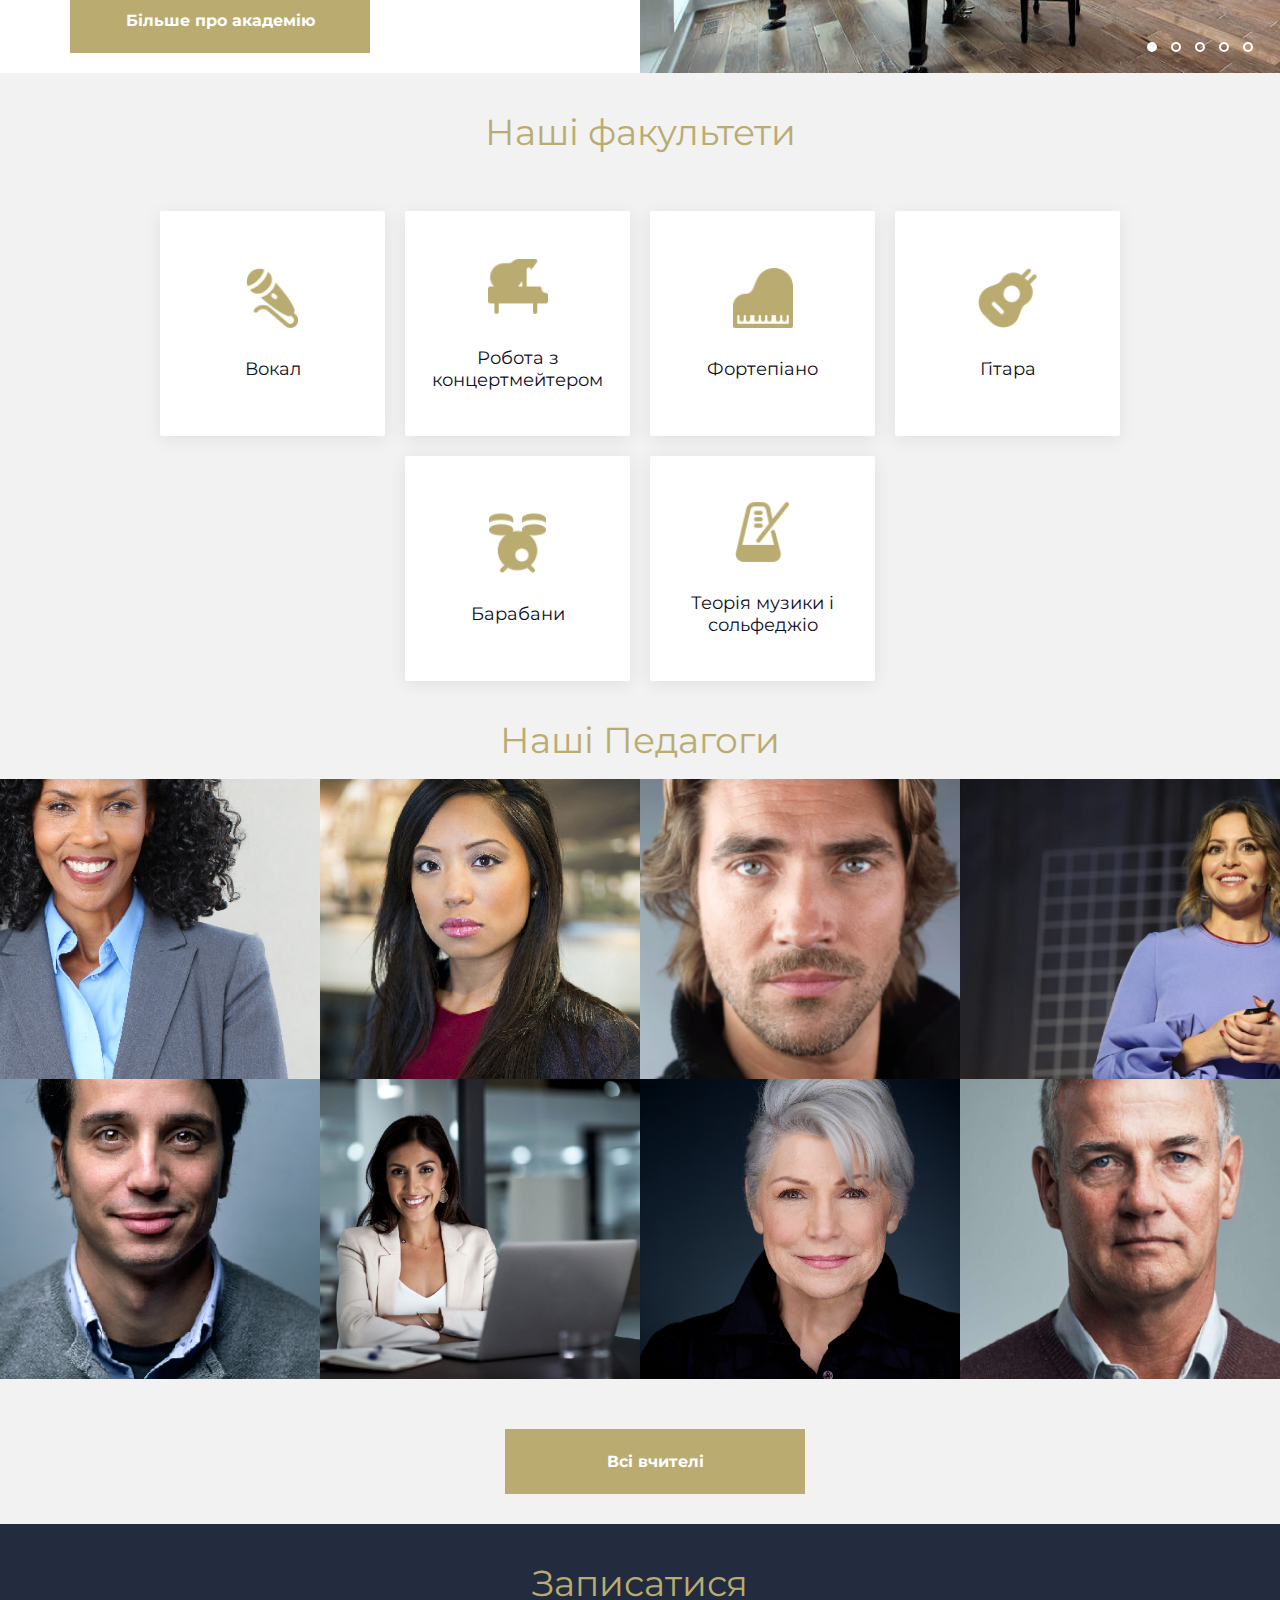
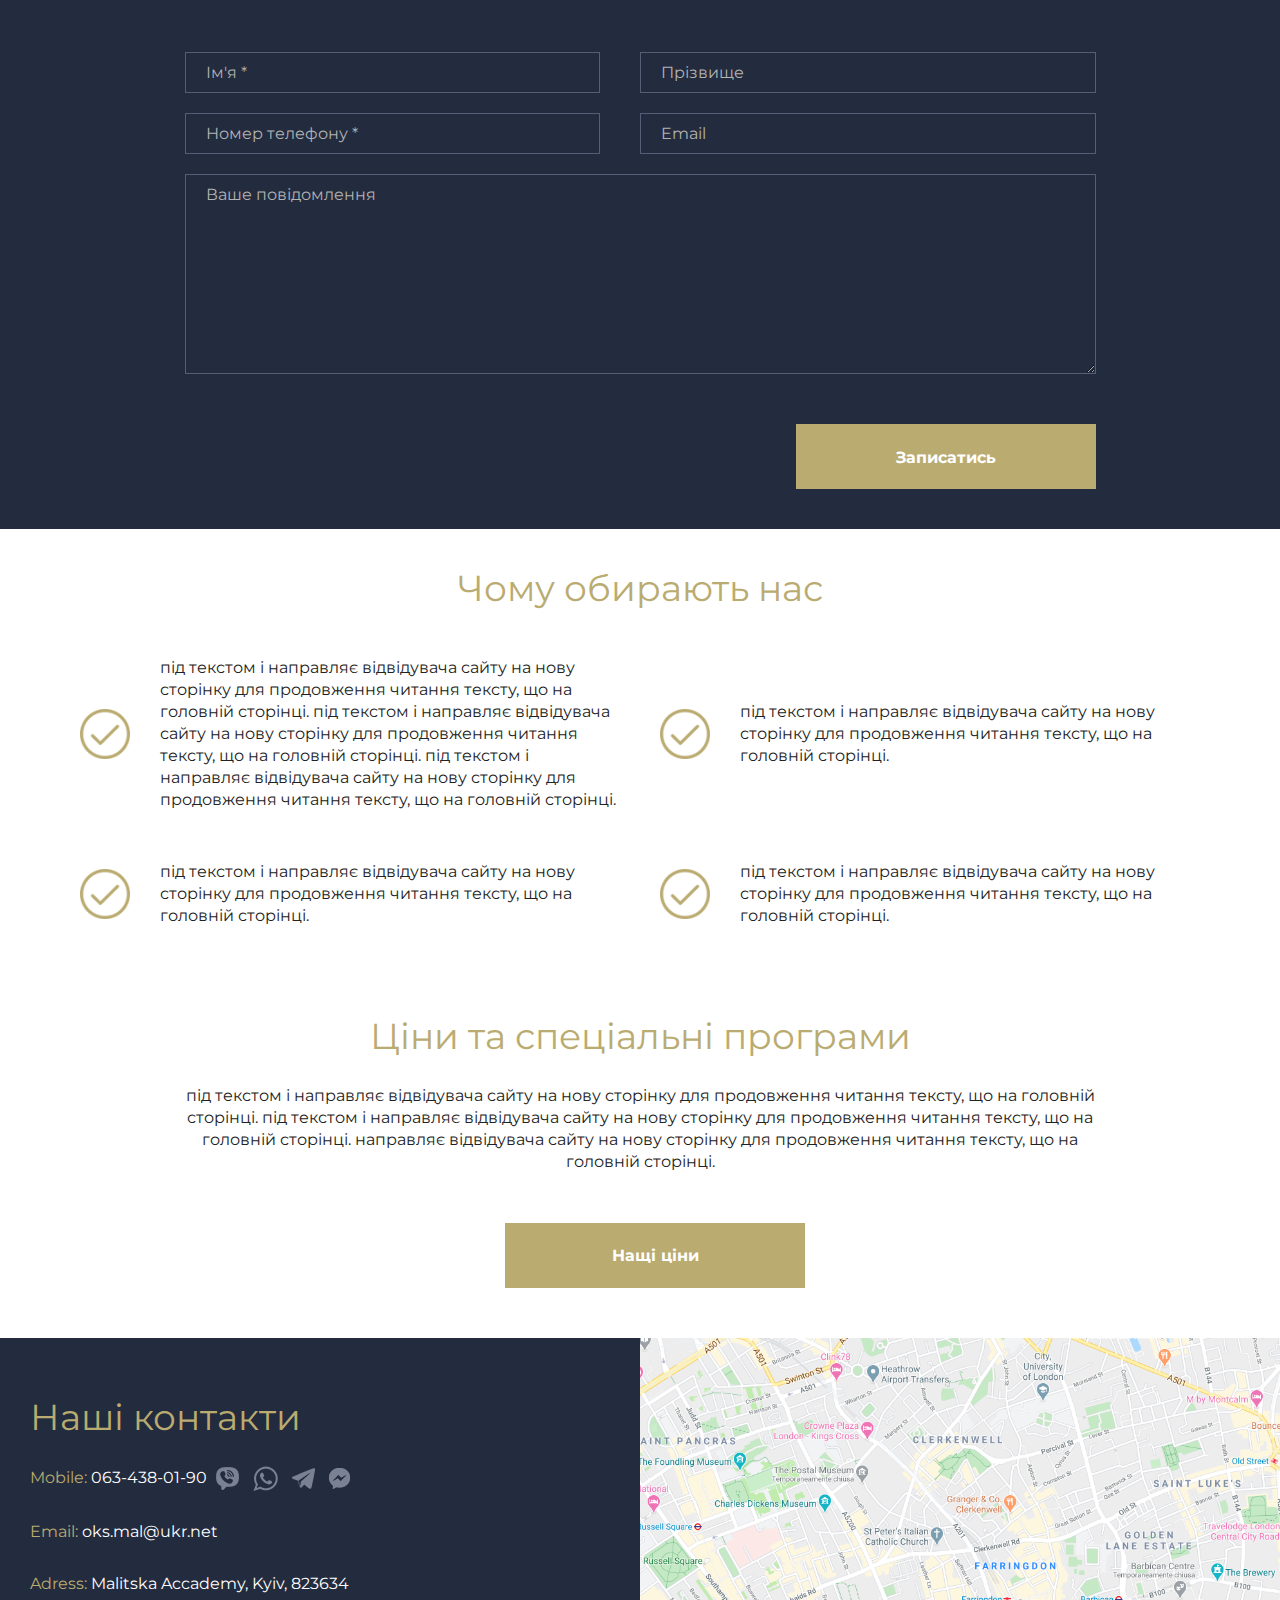
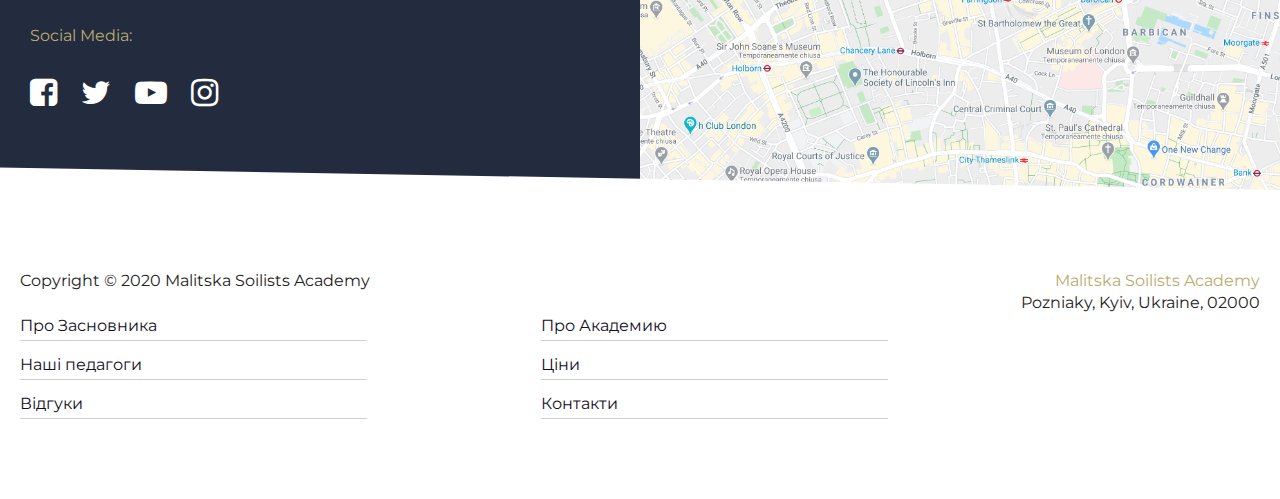
==== commit 8fad3a2c: "add new styles and pages" ====
--- a/index.html
+++ b/index.html
@@ -35,11 +35,13 @@
         </nav>
     </div>
     <div class="container">
-        <h1 class="header__title">Академія солістів Оксани Маліцької</h1>
+        <h1 class="header__title"><span>Академія солістів</span> <span>Оксани Маліцької</span></h1>
         <div class="header__icon"></div>
+        <div class="header__slogan-type">Вокальна школа</div>
         <div class="header__slogan">З нами заспіває кожен!</div>
+        <div class="header__second-slogan">Музична освіта за різними напрямками для дітей та дорослих</div>
     </div>
-    <!--<div class="chevron-down"><a href=""><img src="img/chevron-down.png" alt=""></a></div>-->
+    <div class="chevron-down"><div class="chevron-down__icon"></div></div>
 </header>
 <main class="main">
     <section class="about-founder">
--- a/css/style.css
+++ b/css/style.css
@@ -84,7 +84,7 @@
 }
 
 .header .header__title {
-    margin-top: 150px;
+    margin-top: 120px;
     font-size: 42px;
     text-align: center;
     color: rgb(228, 213, 130);
@@ -101,16 +101,39 @@
     background-position: center;
 }
 
-.header .header__slogan {
-    margin-top: 20px;
+.header .header__slogan, .header .header__slogan-type {
     font-size: 32px;
     line-height: 36px;
     color: #fff;
     text-align: center;
 }
 
+.header .header__slogan-type {
+    margin-top: 20px;
+    font-size: 28px;
+}
+
+.header .header__second-slogan {
+    margin-top: 30px;
+    font-size: 24px;
+    line-height: 26px;
+    color: rgb(228, 213, 130);
+    text-align: center;
+}
+
 .chevron-down {
-    margin-top: 200px;
+    margin-top: 150px;
+    display: flex;
+    justify-content: center;
+}
+
+.chevron-down  .chevron-down__icon {
+    width: 70px;
+    height: 40px;
+    background-image: url("../img/chevron-down.png");
+    background-size: cover;
+    background-position: center;
+    background-repeat: no-repeat;
     text-align: center;
 }
 
@@ -170,6 +193,10 @@
     margin-top: 0;
 }
 
+.section-title--padding {
+    padding: 0 20px;
+}
+
 .section-text {
     height: 200px;
     overflow-y: hidden;
@@ -187,6 +214,10 @@
 .section-text p, .about-founder__text p {
     margin-top: 20px;
     color: rgb(17, 14, 30);
+}
+
+.about-founder__text p span{
+    font-weight: bold;
 }
 
 .section-text::after {
@@ -290,6 +321,13 @@
     text-align: center;
 }
 
+.faculties-list .faculties-list__item-container img {
+    text-align: center;
+    width: 60px;
+    height: 60px;
+    object-fit: contain;
+}
+
 .faculties-list .faculties-list__item-title {
     margin-top: 30px;
     font-size: 18px;
@@ -297,15 +335,25 @@
     text-align: center;
 }
 
+.teachers {
+    padding-bottom: 30px;
+}
+
 .teachers, .academy-gallery {
-    padding: 30px 0 20px;
     background-color: #f2f2f2;
 }
 
+.teachers-list {
+    margin-top: 20px;
+}
+
 .teachers-list, .academy-gallery-list {
     display: flex;
     flex-wrap: wrap;
-    margin-top: 40px;
+}
+
+.academy-gallery--padding {
+    padding-top: 30px;
 }
 
 .teachers-list .teachers-list__item, .academy-gallery-list .academy-gallery-list__item {
@@ -315,12 +363,14 @@
 .teachers-list .teachers-list__link, .academy-gallery-list .academy-gallery-list__link {
     position: relative;
     display: block;
+    width: 100%;
+    height: 300px;
     overflow: hidden;
 }
 
 .teachers-list .teachers-list__icon, .academy-gallery-list .academy-gallery-list__icon {
     width: 100%;
-    height: 300px;
+    height: 100%;
     object-fit: cover;
 }
 
@@ -445,8 +495,7 @@
 
 .advanteges-list .advanteges-list__item {
     display: flex;
-    align-items: flex-start;
-    justify-content: space-between;
+    align-items: center;
     width: 50%;
     margin-top: 50px;
     padding: 0 20px;
@@ -813,9 +862,20 @@
     .about-founder .about-founder__description {
         padding-top: 70px;
     }
+
+    .header .header__title span {
+        display: block;
+    }
 }
 
 @media (max-width: 767px) {
+    .header .header__title {
+        margin-top: 80px;
+    }
+
+    .header .header__second-slogan {
+        margin-top: 70px;
+    }
 
     .burger-toggler .burger-toggler__item {
         width: 50px;
@@ -957,7 +1017,31 @@
     .contacts-information {
         padding: 60px 20px 80px;
     }
-}
-
-
-
+
+    .header .header__title {
+        font-size: 36px;
+    }
+
+    .header .header__slogan, .header .header__slogan-type {
+        font-size: 28px;
+    }
+
+    .header .header__slogan-type {
+        font-size: 24px;
+    }
+
+    .header .header__second-slogan {
+        margin-top: 30px;
+        font-size: 22px;
+        line-height: 26px;
+        color: rgb(228, 213, 130);
+        text-align: center;
+    }
+
+    .chevron-down {
+        margin-top: 110px;
+    }
+}
+
+
+
